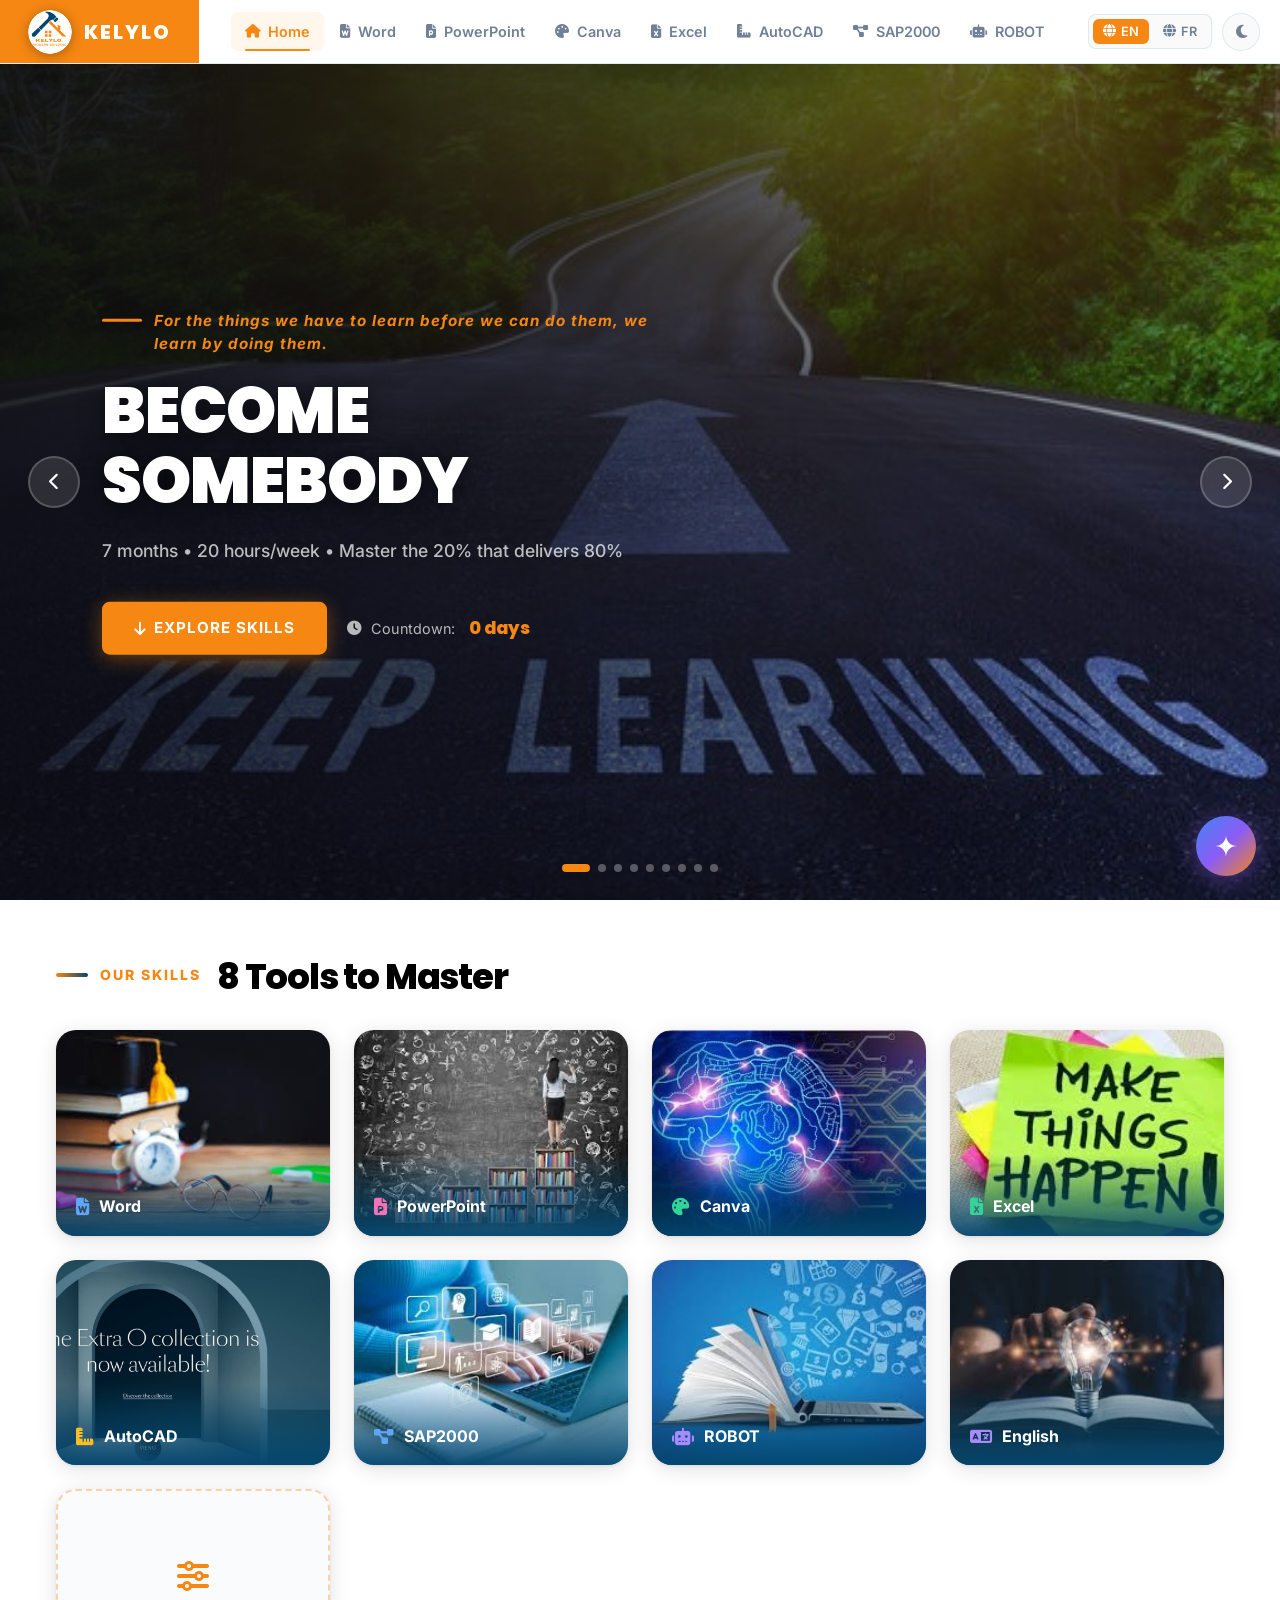
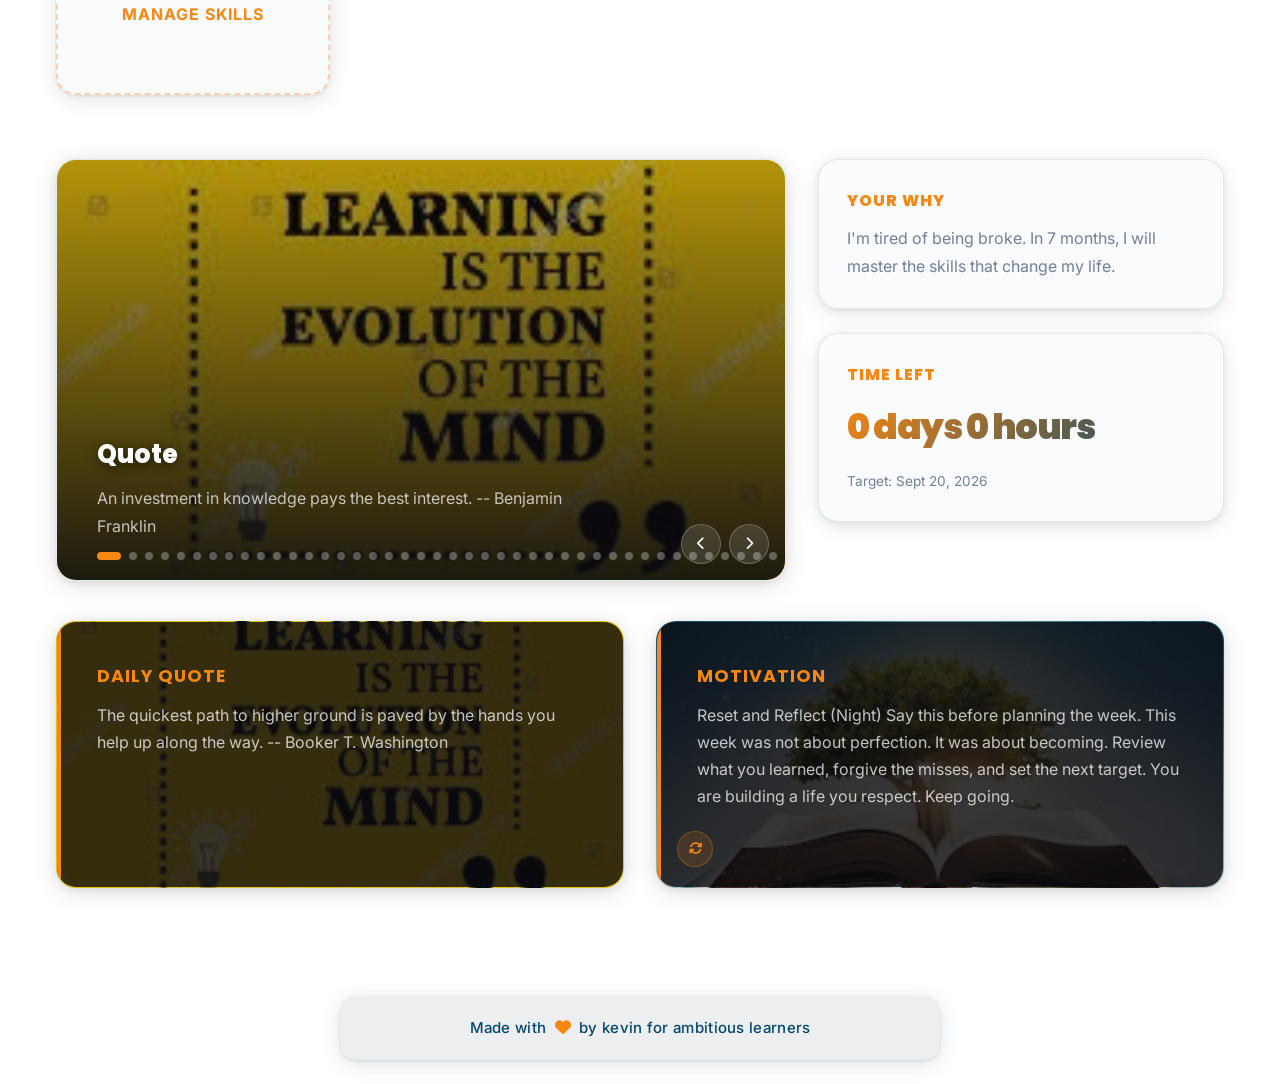
==== index.html @ 05c74307 "Initial commit: KELYLO PWA static site" ====
<!doctype html>
<html lang="en">
  <head>
    <meta charset="UTF-8" />
    <meta name="viewport" content="width=device-width, initial-scale=1.0" />
    <meta http-equiv="Cache-Control" content="public, max-age=31536000, immutable" />
    <title>The Ambition Hub | KELYLO</title>
    <link rel="preconnect" href="https://fonts.googleapis.com" />
    <link rel="preconnect" href="https://fonts.gstatic.com" crossorigin />
    <link rel="preconnect" href="https://cdnjs.cloudflare.com" />
    <link rel="preload" href="styles.css?v=20260219" as="style" />
    <link rel="preload" href="script.js?v=20260219" as="script" />
    <!-- Removed image preload for faster initial load -->
    <link href="https://fonts.googleapis.com/css2?family=Inter:wght@400;500;600;700;800;900&family=Poppins:wght@600;700;800;900&display=swap" rel="stylesheet" media="print" onload="this.media='all'" />
    <link rel="stylesheet" href="https://cdnjs.cloudflare.com/ajax/libs/font-awesome/6.5.1/css/all.min.css" media="print" onload="this.media='all'" />
    <link rel="stylesheet" href="styles.css?v=20260219" />
    <link rel="icon" href="images/logo-best.svg" type="image/svg+xml" />
    
    <!-- PWA Configuration -->
    <link rel="manifest" href="manifest.json" />
    <meta name="theme-color" content="#f68712" />
    <meta name="apple-mobile-web-app-capable" content="yes" />
    <meta name="apple-mobile-web-app-status-bar-style" content="default" />
    <meta name="apple-mobile-web-app-title" content="KELYLO" />
    <link rel="apple-touch-icon" href="images/logo-best.svg" />
  </head>
  <body data-page="landing">

    <!-- ── TOP NAV ─────────────────────────────────────────────────────── -->
    <header class="topnav">
      <a href="index.html" class="nav-logo-block">
        <img src="images/logo-best.svg" alt="KELYLO" class="nav-logo" loading="lazy" decoding="async" />
        <span class="nav-brand-name">KELYLO</span>
      </a>
      <nav class="nav-center" id="navLinks"></nav>
      <div class="nav-actions">
        <div class="language-switcher">
          <button class="lang-btn active" data-lang="en">
            <i class="fa-solid fa-globe"></i><span>EN</span>
          </button>
          <button class="lang-btn" data-lang="fr">
            <i class="fa-solid fa-globe"></i><span>FR</span>
          </button>
        </div>
        <button class="theme-toggle" id="themeToggle" aria-label="Toggle theme"><i class="fa-solid fa-moon"></i></button>
        <button class="nav-hamburger" id="navToggle" aria-label="Toggle menu">
          <i class="fa-solid fa-bars"></i>
        </button>
      </div>
    </header>

    <!-- Mobile nav drawer -->
    <nav class="nav-drawer" id="navDrawer"></nav>

    <main class="main">

      <!-- ── HERO ──────────────────────────────────────────────────────── -->
      <div class="hero-section">
        <img src="images/1.jpg" alt="Ambition Hero" class="hero-image" loading="eager" decoding="async" />
        <div class="hero-overlay"></div>
        <div class="hero-content">
          <span class="hero-tagline"><span id="heroTaglineQuote">Master Your Craft</span></span>
          <h1 data-i18n="hero.title">BECOME SOMEBODY<br>WORTH KNOWING: A BEAST</h1>
          <p data-i18n="hero.subtitle">7 months &bull; 20 hours/week &bull; Master the 20% that delivers 80%</p>
          <div class="hero-actions">
            <a href="#skills" class="btn-hero">
              <i class="fa-solid fa-arrow-down"></i> Explore Skills
            </a>
            <div class="hero-countdown">
              <i class="fa-solid fa-clock"></i>
              <span>Countdown:&nbsp;</span><strong id="heroCountdown"></strong>
            </div>
          </div>
        </div>
        <button class="hero-arrow hero-arrow-prev" id="heroPrev" aria-label="Previous">
          <i class="fa-solid fa-chevron-left"></i>
        </button>
        <button class="hero-arrow hero-arrow-next" id="heroNext" aria-label="Next">
          <i class="fa-solid fa-chevron-right"></i>
        </button>
        <div class="hero-dots" id="heroDots"></div>
      </div>

      <!-- ── SKILLS GRID ────────────────────────────────────────────────── -->
      <section id="skills" style="padding-top: 56px; padding-bottom: 48px;">
        <div style="margin-bottom: 28px; display: flex; align-items: center; gap: 16px;">
          <span class="section-accent">Our Skills</span>
          <h2 class="section-title" data-i18n="skills.title">8 Tools to Master</h2>
        </div>
        <div class="skills-grid" id="skillsGrid">
          <!-- Cards rendered by JS if skills match; fallback static set below -->
          <a href="word.html" class="skill-card" data-color="blue">
            <img src="images/9.jpg" alt="Word" loading="lazy" decoding="async" />
            <div class="skill-card-content">
              <i class="fa-solid fa-file-word"></i><span>Word</span>
            </div>
          </a>
          <a href="powerpoint.html" class="skill-card" data-color="pink">
            <img src="images/10.jpg" alt="PowerPoint" loading="lazy" decoding="async" />
            <div class="skill-card-content">
              <i class="fa-solid fa-file-powerpoint"></i><span>PowerPoint</span>
            </div>
          </a>
          <a href="canva.html" class="skill-card" data-color="green">
            <img src="images/11.jpg" alt="Canva" loading="lazy" decoding="async" />
            <div class="skill-card-content">
              <i class="fa-solid fa-palette"></i><span>Canva</span>
            </div>
          </a>
          <a href="excel.html" class="skill-card" data-color="green">
            <img src="images/12.jpg" alt="Excel" loading="lazy" decoding="async" />
            <div class="skill-card-content">
              <i class="fa-solid fa-file-excel"></i><span>Excel</span>
            </div>
          </a>
          <a href="autocad.html" class="skill-card" data-color="orange">
            <img src="images/2.jpg" alt="AutoCAD" loading="lazy" decoding="async" />
            <div class="skill-card-content">
              <i class="fa-solid fa-ruler-combined"></i><span>AutoCAD</span>
            </div>
          </a>
          <a href="sap2000.html" class="skill-card" data-color="blue">
            <img src="images/3.jpg" alt="SAP2000" loading="lazy" decoding="async" />
            <div class="skill-card-content">
              <i class="fa-solid fa-diagram-project"></i><span>SAP2000</span>
            </div>
          </a>
          <a href="robot.html" class="skill-card" data-color="purple">
            <img src="images/4.jpg" alt="ROBOT" loading="lazy" decoding="async" />
            <div class="skill-card-content">
              <i class="fa-solid fa-robot"></i><span>ROBOT</span>
            </div>
          </a>
          <a href="english.html" class="skill-card" data-color="purple">
            <img src="images/5.jpg" alt="English" loading="lazy" decoding="async" />
            <div class="skill-card-content">
              <i class="fa-solid fa-language"></i><span>English</span>
            </div>
          </a>
          <button class="skill-card skill-card--manage open-skill-manager" aria-label="Manage Skills">
            <div class="skill-card-content skill-card-content--manage">
              <i class="fa-solid fa-sliders"></i><span>Manage Skills</span>
            </div>
          </button>
        </div>
      </section>

      <!-- ── CAROUSEL + INFO ────────────────────────────────────────────── -->
      <section class="content-row" style="padding-top: 0; padding-bottom: 40px;">
        <div class="carousel-wrapper">
          <div class="carousel">
            <div class="carousel-track" id="carouselTrack"></div>
            <div class="carousel-controls">
              <button id="carouselPrev" aria-label="Previous slide"><i class="fa-solid fa-chevron-left"></i></button>
              <button id="carouselNext" aria-label="Next slide"><i class="fa-solid fa-chevron-right"></i></button>
            </div>
            <div class="carousel-dots" id="carouselDots"></div>
          </div>
        </div>

        <div class="sidebar-content">
          <div class="info-card">
            <h3 data-i18n="why.title">Your Why</h3>
            <p id="whyEditable" contenteditable="true" data-i18n="why.default">
              I'm tired of being broke. In 7 months, I will master the skills that will make me valuable enough to change my life. <br>NO EXCUSES
            </p>
          </div>
          <div class="info-card">
            <h3 data-i18n="countdown.title">Time Left</h3>
            <div class="countdown" id="countdown"></div>
            <small data-i18n="countdown.target">Target: Sept 20, 2026</small>
          </div>
        </div>
      </section>

      <!-- ── DAILY QUOTE + MOTIVATION ───────────────────────────────────── -->
      <section class="bottom-cards" style="padding-bottom: 60px;">
        <div class="quote-card" style="background-image: url('images/6.jpg')">
          <h3 data-i18n="dailyQuote.title">Daily Quote</h3>
          <p id="dailyQuote"></p>
        </div>
        <div class="quote-card" style="background-image: url('images/7.jpg')">
          <h3 data-i18n="motivation.title">Motivation</h3>
          <p id="speechText"></p>
          <button class="btn-refresh" id="speechRefresh" aria-label="Refresh motivation">
            <i class="fa-solid fa-rotate"></i>
          </button>
        </div>
      </section>

    </main>
    
    <div class="site-credit">
      Made with <i class="fa-solid fa-heart"></i> by kevin for ambitious learners
    </div>

    <!-- AI Assistant Scripts -->
    <script src="config.js"></script>
    <script src="knowledge-base.js"></script>
    <script src="ai-manager.js"></script>
    <script src="ai-chat-ui.js"></script>
    
    <!-- Core Scripts -->
    <script src="script.js?v=20260219" defer></script>
  </body>
</html>
---- styles.css ----
/* Ambition Hub — Light Theme + Full-BG Skill Pages */
@import url("https://fonts.googleapis.com/css2?family=Inter:wght@400;500;600;700;800;900&family=Poppins:wght@600;700;800;900&display=swap");

/* ── LIGHT THEME (default) ──────────────────────────────────────────────── */
:root {
  --bg:           #FFFFFF;
  --bg-card:      #FAFBFC;
  --nav-bg:       #FFFFFF;
  --bg-hover:     #F5F7FA;

  --text:         #1A202C;
  --text-dim:     #718096;
  --text-bright:  #000000;

  --brand-orange: #f68712;
  --brand-navy:   #03466e;

  --blue:         #03466e;
  --pink:         #EC4899;
  --green:        #10B981;
  --purple:       #8B5CF6;
  --orange:       #f68712;
  --cyan:         #06B6D4;
  --red:          #EF4444;
  --yellow:       #FBBF24;

  --glass:        rgba(0, 0, 0, 0.02);
  --glass-border: rgba(3, 70, 110, 0.1);
  --shadow:       0 2px 12px rgba(3, 70, 110, 0.08);
  --input-bg:     #F7F9FB;

  --radius:    16px;
  --radius-sm:  8px;
  --radius-lg: 24px;
  --nav-h:     64px;
  --transition: all 0.3s cubic-bezier(0.4, 0, 0.2, 1);
}

/* ── DARK THEME (user toggle) ───────────────────────────────────────────── */
html[data-theme="dark"] {
  --bg:           #0A0A0F;
  --bg-card:      #14141F;
  --nav-bg:       #0F0F18;
  --bg-hover:     #1A1A28;

  --text:         #FFFFFF;
  --text-dim:     #9CA3AF;
  --text-bright:  #F9FAFB;

  --glass:        rgba(255, 255, 255, 0.05);
  --glass-border: rgba(255, 255, 255, 0.10);
  --shadow:       0 4px 24px rgba(0, 0, 0, 0.50);
  --input-bg:     rgba(255, 255, 255, 0.05);
}

/* ── RESET ──────────────────────────────────────────────────────────────── */
* { box-sizing: border-box; margin: 0; padding: 0; }
html { scroll-behavior: smooth; }

body {
  font-family: "Inter", -apple-system, BlinkMacSystemFont, "Segoe UI", sans-serif;
  background: var(--bg);
  color: var(--text);
  line-height: 1.6;
  overflow-x: hidden;
  transition: background 0.3s ease, color 0.3s ease;
}

a { text-decoration: none; color: inherit; }
button { font-family: inherit; }

/* ── SKILL PAGES — CLEAN WHITE BACKGROUND ────────────────────────────────── */
body[data-skill] {
  background: #FFFFFF;
  color: var(--text);
}

/* No overlay needed with white background */
body[data-skill]::before {
  display: none;
}

body[data-skill] .main {
  position: relative;
  z-index: 1;
  background: #FFFFFF;
  color: var(--text);
}

/* Solid nav on skill pages */
body[data-skill] .topnav {
  background: #FFFFFF;
  box-shadow: 0 2px 12px rgba(3, 70, 110, 0.08);
  border-bottom: 1px solid rgba(3, 70, 110, 0.1);
}

body[data-skill] .nav-center,
body[data-skill] .nav-actions {
  background: transparent;
}

body[data-skill] .nav-link { color: var(--text-dim); }
body[data-skill] .nav-link:hover { color: var(--text); }
body[data-skill] .nav-link.active { color: var(--brand-orange); }

/* Skill hero: hero image with gradient overlay (modern design) */
body[data-skill] .skill-hero {
  position: relative;
  height: 320px;
  overflow: hidden;
}

body[data-skill] .skill-hero-image {
  display: block;
  width: 100%;
  height: 100%;
  object-fit: cover;
}

body[data-skill] .skill-hero-overlay {
  position: absolute;
  inset: 0;
  background: linear-gradient(135deg, rgba(246, 135, 18, 0.85) 0%, rgba(3, 70, 110, 0.75) 100%);
  z-index: 1;
}

body[data-skill] .skill-hero-content {
  position: absolute;
  bottom: 0;
  left: 0;
  right: 0;
  padding: 32px;
  z-index: 2;
  color: #FFFFFF;
}

body[data-skill] .skill-hero-content h1 {
  font-size: 2.5rem;
  font-weight: 700;
  margin-bottom: 12px;
  color: #FFFFFF;
  text-shadow: 0 2px 8px rgba(0, 0, 0, 0.2);
}

body[data-skill] .skill-hero-content p {
  font-size: 1.1rem;
  color: rgba(255, 255, 255, 0.95);
  text-shadow: 0 1px 4px rgba(0, 0, 0, 0.2);
}

body[data-skill] .skill-hero h1,
body[data-skill] .skill-hero p,
body[data-skill] .skill-hero .hero-tagline {
  color: #FFFFFF;
  text-shadow: 0 2px 8px rgba(0, 0, 0, 0.1);
}

/* Clean white cards on skill pages */
body[data-skill] .card {
  background: #FFFFFF;
  border: 1px solid rgba(3, 70, 110, 0.1);
  box-shadow: 0 2px 12px rgba(3, 70, 110, 0.06);
  color: var(--text);
}

body[data-skill] .card:hover {
  box-shadow: 0 4px 20px rgba(3, 70, 110, 0.12);
  border-color: rgba(246, 135, 18, 0.3);
  transform: translateY(-2px);
}

body[data-skill] .card-title h3,
body[data-skill] .card h3 { 
  color: var(--brand-navy);
}

body[data-skill] .info-card {
  background: linear-gradient(135deg, #FFF9F0 0%, #FFFFFF 100%);
  border: 1px solid rgba(246, 135, 18, 0.2);
  box-shadow: 0 2px 12px rgba(246, 135, 18, 0.08);
}

body[data-skill] .info-card h3 { 
  color: var(--brand-orange);
}

body[data-skill] .info-card p { 
  color: var(--text);
}

body[data-skill] .task-item { 
  border-color: rgba(3, 70, 110, 0.1);
  color: var(--text);
  background: #FAFBFC;
}

body[data-skill] .task-item:hover {
  background: #F5F7FA;
}

body[data-skill] .notes { 
  background: #FAFBFC;
  border: 1px solid rgba(3, 70, 110, 0.12);
  color: var(--text);
}

body[data-skill] .task-input input { 
  background: #FAFBFC;
  border: 1px solid rgba(3, 70, 110, 0.12);
  color: var(--text);
}

body[data-skill] .task-input input::placeholder {
  color: var(--text-dim);
}

body[data-skill] .task-input input:focus {
  border-color: var(--brand-orange);
  background: #FFFFFF;
}

/* ── FLOATING OVERLAY CONTROL (Hidden - not needed with white background) ── */
.overlay-ctrl {
  display: none;
}

/* ── TOP NAVIGATION ─────────────────────────────────────────────────────── */
.topnav {
  position:   fixed;
  top:        0;
  left:       0;
  right:      0;
  height:     var(--nav-h);
  z-index:    200;
  display:    flex;
  align-items: stretch;
  background: var(--nav-bg);
  box-shadow: 0 2px 20px rgba(0, 0, 0, 0.08);
  border-bottom: 1px solid var(--glass-border);
  transition: background 0.3s ease;
}

/* Orange logo block */
.nav-logo-block {
  background: var(--brand-orange);
  display:    flex;
  align-items: center;
  gap:        12px;
  padding:    0 28px;
  flex-shrink: 0;
  text-decoration: none;
  transition: var(--transition);
}

.nav-logo-block:hover { background: #e07810; }

.nav-logo {
  width:  44px;
  height: 44px;
  border-radius: 50%;
  object-fit: contain;
  filter: drop-shadow(0 2px 6px rgba(0,0,0,0.3));
  flex-shrink: 0;
}

.nav-brand-name {
  font-family: "Poppins", sans-serif;
  font-weight: 800;
  font-size:   1.25rem;
  color:       #fff;
  letter-spacing: 2px;
  text-transform: uppercase;
  white-space: nowrap;
}

/* Nav center */
.nav-center {
  background: transparent;
  flex:       1;
  display:    flex;
  align-items: center;
  padding:    0 32px;
  gap:        2px;
  overflow:   hidden;
  border-bottom: none;
}

.nav-link {
  padding:    8px 14px;
  border-radius: var(--radius-sm);
  color:      var(--text-dim);
  font-weight: 600;
  font-size:  0.9rem;
  transition: var(--transition);
  display:    flex;
  align-items: center;
  gap:        8px;
  white-space: nowrap;
  position:   relative;
}

.nav-link::after {
  content:  '';
  position: absolute;
  bottom:   0;
  left:     14px;
  right:    14px;
  height:   2px;
  background: var(--brand-orange);
  transform: scaleX(0);
  transition: var(--transition);
  border-radius: 2px;
}

.nav-link:hover {
  color:      var(--text);
  background: var(--glass);
}

.nav-link:hover::after { transform: scaleX(1); }

.nav-link.active {
  color:      var(--brand-orange);
  background: rgba(246, 135, 18, 0.08);
}

.nav-link.active::after { transform: scaleX(1); }
.nav-link i { font-size: 0.85rem; }

/* Nav right actions */
.nav-actions {
  background: transparent;
  display:    flex;
  align-items: center;
  gap:        10px;
  padding:    0 20px;
  flex-shrink: 0;
}

/* Theme toggle */
.theme-toggle {
  width:  38px;
  height: 38px;
  border-radius: 50%;
  background: var(--glass);
  border: 1px solid var(--glass-border);
  color:  var(--text-dim);
  cursor: pointer;
  display: grid;
  place-items: center;
  font-size:  0.95rem;
  transition: var(--transition);
}

.theme-toggle:hover {
  background: rgba(246, 135, 18, 0.15);
  border-color: rgba(246, 135, 18, 0.4);
  color: var(--brand-orange);
}

/* Hamburger — mobile only */
.nav-hamburger {
  display: none;
  width:   40px;
  height:  40px;
  border-radius: var(--radius-sm);
  background: var(--glass);
  border: 1px solid var(--glass-border);
  color:  var(--text-dim);
  cursor: pointer;
  place-items: center;
  font-size:   1.1rem;
  transition:  var(--transition);
}

.nav-hamburger:hover {
  background: rgba(246, 135, 18, 0.15);
  border-color: rgba(246, 135, 18, 0.4);
  color: var(--brand-orange);
}

/* Language Switcher */
.language-switcher {
  display: flex;
  gap:     4px;
  padding: 4px;
  background:  var(--glass);
  border-radius: var(--radius-sm);
  border: 1px solid var(--glass-border);
}

.lang-btn {
  padding:    5px 10px;
  background: transparent;
  border:     none;
  color:      var(--text-dim);
  cursor:     pointer;
  border-radius: 6px;
  font-weight: 600;
  font-size:  0.8rem;
  transition: var(--transition);
  display:    flex;
  align-items: center;
  gap:        5px;
}

.lang-btn:hover { color: var(--text); background: var(--bg-hover); }

.lang-btn.active {
  background: var(--brand-orange);
  color:      #fff;
}

/* Mobile nav drawer */
.nav-drawer {
  display:  none;
  position: fixed;
  top:      var(--nav-h);
  left:     0;
  right:    0;
  background: var(--nav-bg);
  border-bottom: 2px solid rgba(246, 135, 18, 0.4);
  z-index:  199;
  padding:  16px;
  flex-direction: column;
  gap:      4px;
  box-shadow: 0 8px 32px rgba(0, 0, 0, 0.12);
  max-height: calc(100vh - var(--nav-h));
  overflow-y: auto;
}

html[data-theme="dark"] .nav-drawer {
  box-shadow: 0 8px 32px rgba(0, 0, 0, 0.5);
}

.nav-open .nav-drawer { display: flex; }

.nav-drawer .nav-link {
  padding: 12px 16px;
  border-radius: var(--radius);
  font-size: 1rem;
}

.nav-drawer .nav-link::after { display: none; }

/* ── MAIN CONTENT ───────────────────────────────────────────────────────── */
.main {
  padding-top: var(--nav-h);
  min-height:  100vh;
}

/* ── HERO — INDEX PAGE ──────────────────────────────────────────────────── */
.hero-section {
  position:   relative;
  height:     calc(100vh - var(--nav-h));
  min-height: 500px;
  overflow:   hidden;
  background: #0a0a0f;
}

.hero-image {
  width:      100%;
  height:     100%;
  object-fit: cover;
  display:    block;
}

.hero-overlay {
  position: absolute;
  inset:    0;
  background: linear-gradient(
    105deg,
    rgba(10, 10, 15, 0.90) 0%,
    rgba(10, 10, 15, 0.72) 45%,
    rgba(10, 10, 15, 0.20) 100%
  );
}

.hero-content {
  position:  absolute;
  top:       50%;
  left:      8%;
  transform: translateY(-50%);
  max-width: 600px;
  z-index:   2;
}

.hero-tagline {
  display:     flex;
  align-items: flex-start;
  gap:         12px;
  color:       var(--brand-orange);
  font-weight: 700;
  font-size:   1rem;
  letter-spacing: 1px;
  text-transform: none;
  margin-bottom: 20px;
  line-height: 1.5;
}

.hero-tagline::before {
  content:      '';
  display:      block;
  width:        40px;
  min-width:    40px;
  height:       3px;
  margin-top:   9px;
  background:   var(--brand-orange);
  border-radius: 2px;
}

/* Hero tagline cycling quote */
#heroTaglineQuote {
  color:       var(--brand-orange);
  font-weight: 700;
  font-size:   0.95rem;
  line-height: 1.5;
  font-style:  italic;
  transition:  opacity 0.5s ease;
  max-width:   520px;
}

.hero-content h1 {
  font-family: "Poppins", sans-serif;
  font-size:   clamp(2.4rem, 5vw, 4rem);
  font-weight: 900;
  line-height: 1.1;
  margin-bottom: 20px;
  letter-spacing: -1px;
  color:       #FFFFFF;
  text-shadow: 0 4px 24px rgba(0, 0, 0, 0.6);
}

.hero-content p {
  font-size:   1.1rem;
  color:       rgba(255, 255, 255, 0.72);
  font-weight: 500;
  margin-bottom: 36px;
  line-height: 1.7;
}

.hero-actions {
  display:     flex;
  align-items: center;
  gap:         20px;
  flex-wrap:   wrap;
}

.btn-hero {
  display:     inline-flex;
  align-items: center;
  gap:         8px;
  padding:     14px 32px;
  background:  var(--brand-orange);
  color:       #fff;
  font-weight: 700;
  font-size:   0.95rem;
  border-radius: var(--radius-sm);
  text-transform: uppercase;
  letter-spacing: 1px;
  transition:  var(--transition);
  box-shadow:  0 4px 20px rgba(246, 135, 18, 0.4);
  border:      none;
  cursor:      pointer;
}

.btn-hero:hover {
  background:  #e07810;
  transform:   translateY(-2px);
  box-shadow:  0 8px 28px rgba(246, 135, 18, 0.5);
}

.hero-countdown {
  display:     flex;
  align-items: center;
  gap:         10px;
  color:       rgba(255, 255, 255, 0.7);
  font-size:   0.9rem;
}

.hero-countdown strong {
  color:       var(--brand-orange);
  font-family: "Poppins", sans-serif;
  font-size:   1.1rem;
  font-weight: 800;
}

/* Hero arrows */
.hero-arrow {
  position:  absolute;
  top:       50%;
  transform: translateY(-50%);
  width:     52px;
  height:    52px;
  border-radius: 50%;
  background: rgba(255, 255, 255, 0.12);
  border:    2px solid rgba(255, 255, 255, 0.2);
  color:     #fff;
  cursor:    pointer;
  display:   grid;
  place-items: center;
  font-size: 1.1rem;
  z-index:   3;
  transition: var(--transition);
  -webkit-backdrop-filter: blur(4px);
  backdrop-filter: blur(4px);
}

.hero-arrow:hover {
  background:  var(--brand-orange);
  border-color: var(--brand-orange);
  box-shadow:  0 4px 20px rgba(246, 135, 18, 0.5);
}

.hero-arrow-prev { left: 28px; }
.hero-arrow-next { right: 28px; }

/* Hero dots */
.hero-dots {
  position:  absolute;
  bottom:    28px;
  left:      50%;
  transform: translateX(-50%);
  display:   flex;
  gap:       8px;
  z-index:   3;
}

.hero-dots button {
  width:  8px;
  height: 8px;
  border-radius: 50%;
  background: rgba(255, 255, 255, 0.3);
  border:  none;
  cursor:  pointer;
  transition: all 0.2s;
}

.hero-dots button.active {
  background:   var(--brand-orange);
  width:        28px;
  border-radius: 4px;
}

/* ── PAGE SECTIONS ──────────────────────────────────────────────────────── */
.page-section       { padding: 60px 80px; }
.page-section-narrow { padding: 48px 80px; }

.section-header {
  display:     flex;
  align-items: center;
  gap:         16px;
  margin-bottom: 36px;
}

.section-accent {
  display:     flex;
  align-items: center;
  gap:         12px;
  color:       var(--brand-orange);
  font-weight: 800;
  font-size:   0.88rem;
  text-transform: uppercase;
  letter-spacing: 2px;
  margin-bottom: 8px;
}

.section-accent::before {
  content:  '';
  display:  block;
  width:    32px;
  height:   4px;
  background: linear-gradient(90deg, var(--brand-orange), var(--brand-navy));
  border-radius: 3px;
}

.section-title {
  font-family:  "Poppins", sans-serif;
  font-size:    2.2rem;
  font-weight:  800;
  letter-spacing: -1.2px;
  color:        var(--text-bright);
  line-height:  1.2;
  margin-bottom: 4px;
}

/* ── SKILLS GRID ────────────────────────────────────────────────────────── */
.skills-grid {
  display: grid;
  grid-template-columns: repeat(auto-fit, minmax(280px, 1fr));
  gap: 28px;
  margin-bottom: 16px;
}

.skill-card {
  position:     relative;
  aspect-ratio: 4/3;
  border-radius: 20px;
  overflow:     hidden;
  display:      block;
  transition:   transform 0.4s cubic-bezier(0.34, 1.56, 0.64, 1), box-shadow 0.4s ease;
  box-shadow:   0 4px 20px rgba(0, 0, 0, 0.12), 0 1px 3px rgba(0, 0, 0, 0.08);
  cursor: pointer;
}

.skill-card:hover {
  transform:  translateY(-12px) scale(1.03);
  box-shadow: 0 20px 48px rgba(0, 0, 0, 0.2), 0 8px 16px rgba(0, 0, 0, 0.16);
}

.skill-card img {
  width:      100%;
  height:     100%;
  object-fit: cover;
  transition: transform 0.5s ease;
}

.skill-card:hover img { transform: scale(1.08); }

.skill-card-content {
  position: absolute;
  bottom:   0;
  left:     0;
  right:    0;
  padding:  16px 20px;
  display:  flex;
  align-items: center;
  gap:      10px;
  font-weight: 700;
  font-size:   1rem;
  background:  linear-gradient(to top, rgba(3, 70, 110, 0.95), rgba(3, 70, 110, 0.0));
  padding-top: 40px;
  color:    #fff;
}

.skill-card-content i         { font-size: 1.1rem; color: var(--brand-orange); }
.skill-card[data-color="blue"]   .skill-card-content i { color: #60a5fa; }
.skill-card[data-color="pink"]   .skill-card-content i { color: #f472b6; }
.skill-card[data-color="green"]  .skill-card-content i { color: #34d399; }
.skill-card[data-color="purple"] .skill-card-content i { color: #a78bfa; }
.skill-card[data-color="orange"] .skill-card-content i { color: #fbbf24; }

.skill-card::before {
  content:  '';
  position: absolute;
  bottom:   0;
  left:     0;
  right:    0;
  height:   4px;
  background: linear-gradient(90deg, var(--brand-orange), var(--brand-navy));
  transform: scaleX(0);
  transform-origin: left;
  transition: var(--transition);
  z-index:  2;
}

.skill-card:hover::before { transform: scaleX(1); }

/* ── MANAGE SKILLS CARD (desktop only) ──────────────────────────────────── */
.skill-card--manage {
  background:   var(--bg-card);
  border:       2px dashed rgba(246, 135, 18, 0.35);
  cursor:       pointer;
  align-items:  center;
  justify-content: center;
  font-family:  inherit;
}

.skill-card--manage:hover {
  border-color: var(--brand-orange);
  background:   rgba(246, 135, 18, 0.05);
}

.skill-card--manage .skill-card-content--manage {
  position:    relative;
  background:  none;
  padding:     0;
  justify-content: center;
  flex-direction: column;
  gap:         12px;
  text-align:  center;
  color:       var(--brand-orange);
}

.skill-card--manage .skill-card-content--manage i {
  font-size: 2rem;
  color:     var(--brand-orange);
  display:   block;
}

.skill-card--manage .skill-card-content--manage span {
  font-size:   1rem;
  font-weight: 700;
  color:       var(--brand-orange);
  text-transform: uppercase;
  letter-spacing: 1px;
}

@media (max-width: 900px) {
  .skill-card--manage { display: none; }
}

/* ── CONTENT ROW (carousel + info) ─────────────────────────────────────── */
.content-row {
  display: grid;
  grid-template-columns: 1.8fr 1fr;
  gap: 32px;
  align-items: start;
}

/* ── CAROUSEL ───────────────────────────────────────────────────────────── */
.carousel-wrapper {
  background:   var(--bg-card);
  border-radius: 20px;
  overflow:     hidden;
  border:       1px solid var(--glass-border);
  box-shadow:   0 4px 24px rgba(0, 0, 0, 0.12), 0 2px 8px rgba(0, 0, 0, 0.08);
  transition: box-shadow 0.3s ease;
}

.carousel-wrapper:hover {
  box-shadow: 0 8px 32px rgba(0, 0, 0, 0.16), 0 4px 12px rgba(0, 0, 0, 0.12);
}

.carousel           { position: relative; height: 420px; }
.carousel-track     { display: flex; height: 100%; transition: transform 0.6s cubic-bezier(0.4, 0, 0.2, 1); }

.carousel-slide {
  min-width:  100%;
  height:     100%;
  position:   relative;
  background-size:     cover;
  background-position: center;
  display:    flex;
  flex-direction: column;
  align-items:    flex-start;
  justify-content: flex-end;
  padding:    40px;
}

.carousel-slide::before {
  content:  '';
  position: absolute;
  inset:    0;
  background: linear-gradient(to top, rgba(10,10,15,0.92) 0%, rgba(10,10,15,0.3) 100%);
}

.carousel-slide h2,
.carousel-slide p     { position: relative; z-index: 2; }

.carousel-slide h2 {
  font-family: "Poppins", sans-serif;
  font-size:   1.6rem;
  margin-bottom: 10px;
  font-weight: 800;
  color:       #fff;
  text-shadow: 0 2px 12px rgba(0, 0, 0, 0.6);
  text-align:  left;
}

.carousel-slide p {
  font-size:   1rem;
  line-height: 1.7;
  color:       rgba(255,255,255,0.72);
  max-width:   500px;
  text-align:  left;
}

.carousel-controls {
  position: absolute;
  bottom:   16px;
  right:    16px;
  display:  flex;
  gap:      8px;
  z-index:  3;
}

.carousel-controls button {
  width:  40px;
  height: 40px;
  border-radius: 50%;
  background: rgba(255,255,255,0.12);
  -webkit-backdrop-filter: blur(8px);
  backdrop-filter: blur(8px);
  border:  1px solid rgba(255,255,255,0.24);
  color:   #fff;
  cursor:  pointer;
  transition: all 0.3s cubic-bezier(0.4, 0, 0.2, 1);
  display: flex;
  align-items: center;
  justify-content: center;
}

.carousel-controls button:hover {
  background:  var(--brand-orange);
  border-color: var(--brand-orange);
  transform: scale(1.1);
  color:       #fff;
}

.carousel-dots {
  position: absolute;
  bottom:   20px;
  left:     40px;
  display:  flex;
  gap:      8px;
  z-index:  3;
}

.carousel-dots button {
  width:  8px;
  height: 8px;
  border-radius: 50%;
  background: rgba(255,255,255,0.3);
  border:  none;
  cursor:  pointer;
  transition: all 0.2s;
}

.carousel-dots button.active {
  background:   var(--brand-orange);
  width:        24px;
  border-radius: 4px;
}

/* ── INFO CARDS (sidebar-column) ────────────────────────────────────────── */
.sidebar-content {
  display:        flex;
  flex-direction: column;
  gap:            24px;
}

.info-card {
  background:   var(--bg-card);
  padding:      28px;
  border-radius: 20px;
  border:       1px solid var(--glass-border);
  box-shadow:   0 4px 20px rgba(0, 0, 0, 0.1), 0 2px 6px rgba(0, 0, 0, 0.06);
  transition: transform 0.3s ease, box-shadow 0.3s ease;
}

.info-card:hover {
  transform: translateY(-2px);
  box-shadow: 0 8px 28px rgba(0, 0, 0, 0.14), 0 4px 10px rgba(0, 0, 0, 0.08);
}

.info-card h3 {
  font-family:  "Poppins", sans-serif;
  font-size:    1rem;
  margin-bottom: 12px;
  font-weight:  800;
  color:        var(--brand-orange);
  text-transform: uppercase;
  letter-spacing: 1px;
}

.info-card p      { color: var(--text-dim); line-height: 1.7; }
.info-card small  { color: var(--text-dim); font-size: 0.85rem; }

.countdown {
  font-family:  "Poppins", sans-serif;
  font-size:    2.2rem;
  font-weight:  900;
  color:        var(--text-bright);
  margin:       12px 0;
  letter-spacing: -1.5px;
  background: linear-gradient(135deg, var(--brand-orange), var(--brand-navy));
  -webkit-background-clip: text;
  -webkit-text-fill-color: transparent;
  background-clip: text;
}

/* ── BOTTOM QUOTE CARDS ─────────────────────────────────────────────────── */
.bottom-cards {
  display: grid;
  grid-template-columns: repeat(auto-fit, minmax(320px, 1fr));
  gap: 32px;
}

.quote-card {
  position:     relative;
  background:   var(--bg-card);
  border-radius: 20px;
  padding:      40px;
  min-height:   240px;
  overflow:     hidden;
  background-size:     cover;
  background-position: center;
  border: 1px solid var(--glass-border);
  box-shadow: 0 4px 24px rgba(0, 0, 0, 0.12), 0 2px 8px rgba(0, 0, 0, 0.08);
  transition: transform 0.3s ease, box-shadow 0.3s ease;
}

.quote-card:hover {
  transform: translateY(-4px);
  box-shadow: 0 8px 32px rgba(0, 0, 0, 0.16), 0 4px 12px rgba(0, 0, 0, 0.12);
}

.quote-card::before {
  content:  '';
  position: absolute;
  inset:    0;
  background: rgba(10, 10, 15, 0.82);
}

.quote-card h3,
.quote-card p,
.quote-card button { position: relative; z-index: 2; }

.quote-card h3 {
  font-family:  "Poppins", sans-serif;
  font-size:    1.1rem;
  margin-bottom: 12px;
  font-weight:  700;
  color:        var(--brand-orange);
  text-transform: uppercase;
  letter-spacing: 1px;
}

.quote-card p { color: rgba(255,255,255,0.75); line-height: 1.7; }

.quote-card::after {
  content:  '';
  position: absolute;
  top:      0;
  left:     0;
  bottom:   0;
  width:    4px;
  background: var(--brand-orange);
  border-radius: 4px 0 0 4px;
}

.btn-refresh {
  position: absolute;
  top:      20px;
  right:    20px;
  width:    36px;
  height:   36px;
  border-radius: 50%;
  background: rgba(246,135,18,0.15);
  border:    1px solid rgba(246,135,18,0.3);
  color:     var(--brand-orange);
  cursor:    pointer;
  display:   grid;
  place-items: center;
  z-index:   3;
  transition: var(--transition);
}

.btn-refresh:hover {
  background: var(--brand-orange);
  color:      #fff;
  transform:  rotate(180deg);
}

/* ── SKILL PAGE HERO ────────────────────────────────────────────────────── */
.skill-hero {
  position:   relative;
  height:     55vh;
  min-height: 380px;
  overflow:   hidden;
  background: #0a0a0f;
}

.skill-hero-image {
  width:      100%;
  height:     100%;
  object-fit: cover;
}

.skill-hero-overlay {
  position: absolute;
  inset:    0;
  background: linear-gradient(
    105deg,
    rgba(10,10,15,0.92) 0%,
    rgba(10,10,15,0.65) 55%,
    rgba(10,10,15,0.25) 100%
  );
}

.skill-hero-bg {
  position: absolute;
  inset:    0;
  z-index:  0;
}

.skill-hero-content {
  position: absolute;
  bottom:   0;
  left:     0;
  right:    0;
  padding:  40px 80px;
  z-index:  2;
}

.skill-hero-content h1 {
  font-family:  "Poppins", sans-serif;
  font-size:    clamp(2rem, 4vw, 3rem);
  margin-bottom: 8px;
  font-weight:  900;
  color:        var(--text-bright);
  text-shadow:  0 2px 12px rgba(0, 0, 0, 0.6);
}

.skill-hero-content p { color: rgba(255,255,255,0.72); font-size: 1.05rem; }

/* ── BADGES ─────────────────────────────────────────────────────────────── */
.badge {
  display:     inline-flex;
  align-items: center;
  gap:         8px;
  padding:     6px 14px;
  border-radius: 999px;
  background:  rgba(246, 135, 18, 0.12);
  border:      1px solid rgba(246, 135, 18, 0.35);
  color:       var(--brand-orange);
  font-size:   0.85rem;
  font-weight: 700;
  text-transform: uppercase;
  letter-spacing: 0.5px;
  margin-bottom: 12px;
}

.badge i { color: var(--brand-orange); }

.accent-badge {
  display:     inline-flex;
  align-items: center;
  gap:         8px;
  padding:     8px 18px;
  background:  var(--brand-orange);
  color:       #fff;
  border-radius: 999px;
  font-weight: 700;
  font-size:   0.9rem;
}

/* ── CARDS ──────────────────────────────────────────────────────────────── */
.card {
  background:   var(--bg-card);
  padding:      24px;
  border-radius: var(--radius);
  border:       1px solid var(--glass-border);
  box-shadow:   var(--shadow);
  transition:   background 0.3s ease, border-color 0.3s ease;
}

.card-title {
  display:     flex;
  justify-content: space-between;
  align-items: center;
  margin-bottom: 20px;
}

.card-title h3 {
  font-family: "Poppins", sans-serif;
  font-size:   1.1rem;
  font-weight: 700;
  color:       var(--text-bright);
}

.focus-banner {
  background:  rgba(246, 135, 18, 0.08);
  padding:     20px;
  border-radius: var(--radius);
  border-left: 4px solid var(--brand-orange);
}

.focus-banner strong {
  display:     block;
  margin-bottom: 8px;
  font-size:   1.05rem;
  color:       var(--text-bright);
}

.task-list { list-style: none; padding: 0; margin: 0; }

.task-item {
  display:     flex;
  align-items: center;
  gap:         12px;
  padding:     10px 0;
  border-bottom: 1px solid var(--glass-border);
  color:       var(--text);
}

.task-item input[type="checkbox"] {
  width:  18px;
  height: 18px;
  cursor: pointer;
  accent-color: var(--brand-orange);
}

.task-input { display: flex; gap: 12px; margin-top: 16px; }

.task-input input {
  flex:       1;
  padding:    10px 14px;
  background: var(--input-bg);
  border:     1px solid var(--glass-border);
  border-radius: var(--radius);
  color:      var(--text);
  font-family: inherit;
}

/* Video Input Section */
.video-input-section {
  display: flex;
  flex-direction: column;
  gap: 12px;
  padding: 16px;
  background: var(--glass);
  border-radius: var(--radius-sm);
  border: 1px solid var(--glass-border);
  margin-bottom: 16px;
}

.video-input-section input {
  padding: 12px 16px;
  background: var(--input-bg);
  border: 1px solid var(--glass-border);
  border-radius: var(--radius);
  color: var(--text);
  font-family: inherit;
  font-size: 0.95rem;
  transition: var(--transition);
}

.video-input-section input:focus {
  outline: none;
  border-color: var(--brand-orange);
  box-shadow: 0 0 0 3px rgba(246, 135, 18, 0.1);
}

.video-input-section input::placeholder {
  color: var(--text-dim);
}

.video-input-section button {
  width: 100%;
}

/* ── BUTTONS ────────────────────────────────────────────────────────────── */
.button {
  padding:     12px 24px;
  background:  var(--brand-orange);
  color:       #fff;
  border:      none;
  border-radius: var(--radius-sm);
  font-weight: 700;
  font-size:   0.9rem;
  cursor:      pointer;
  transition:  var(--transition);
  box-shadow:  0 4px 14px rgba(246, 135, 18, 0.28);
  letter-spacing: 0.3px;
  display:     inline-flex;
  align-items: center;
  gap:         8px;
}

.button:hover {
  background:  #e07810;
  transform:   translateY(-2px);
  box-shadow:  0 8px 22px rgba(246, 135, 18, 0.42);
}

.button:active { transform: translateY(0); }

.button.secondary {
  background: transparent;
  border:     1px solid var(--glass-border);
  color:      var(--text-dim);
  box-shadow: none;
}

.button.secondary:hover {
  background:  var(--bg-hover);
  border-color: var(--brand-orange);
  color:       var(--brand-orange);
  box-shadow:  none;
  transform:   none;
}

/* Buttons on skill pages with white background */
body[data-skill] .button {
  background: var(--brand-orange);
  color: #FFFFFF;
  border: none;
}

body[data-skill] .button:hover {
  background: #e07810;
  box-shadow: 0 6px 20px rgba(246, 135, 18, 0.3);
}

body[data-skill] .button.secondary {
  background: #FFFFFF;
  color: var(--brand-navy);
  border: 1px solid rgba(3, 70, 110, 0.2);
  box-shadow: 0 2px 8px rgba(3, 70, 110, 0.08);
}

body[data-skill] .button.secondary:hover {
  background: var(--brand-navy);
  color: #FFFFFF;
  border-color: var(--brand-navy);
  box-shadow: 0 4px 16px rgba(3, 70, 110, 0.2);
}

/* ── NOTES / FORM ───────────────────────────────────────────────────────── */
.notes {
  width:       100%;
  min-height:  150px;
  padding:     16px;
  background:  var(--input-bg);
  border:      1px solid var(--glass-border);
  border-radius: var(--radius);
  color:       var(--text);
  font-family: inherit;
  resize:      vertical;
}

.notes:focus { outline: none; border-color: var(--brand-orange); }

/* ── LAYOUT HELPERS ─────────────────────────────────────────────────────── */
.grid           { display: grid; gap: 24px; }
.grid.two       { grid-template-columns: repeat(2, 1fr); }
.section-gap    { margin-top: 40px; }

/* Data tables on skill pages with white background */
.data-table     { width: 100%; border-collapse: collapse; margin-top: 16px; }
.data-table th,
.data-table td  { padding: 12px; text-align: left; border-bottom: 1px solid rgba(3, 70, 110, 0.1); }
.data-table th  { 
  font-weight: 600; 
  color: var(--brand-navy);
  background: linear-gradient(135deg, #FFF9F0 0%, #FFFFFF 100%);
}
.data-table td { color: var(--text); }
.data-table tr:hover { background: #FAFBFC; }

body[data-skill] .data-table th { 
  color: var(--brand-navy);
  background: linear-gradient(135deg, #FFF9F0 0%, #FFFFFF 100%);
}
body[data-skill] .data-table td { color: var(--text); }
body[data-skill] .data-table tr:hover { background: #F5F7FA; }

/* ── ROADMAP ────────────────────────────────────────────────────────────── */
.roadmap-phase {
  margin:       20px 0;
  background:   var(--bg-card);
  border-radius: var(--radius);
  overflow:     hidden;
  border:       1px solid var(--glass-border);
}

body[data-skill] .roadmap-phase {
  background: #FFFFFF;
  border: 1px solid rgba(3, 70, 110, 0.12);
  box-shadow: 0 2px 8px rgba(3, 70, 110, 0.06);
}

body[data-skill] .phase-summary h5 {
  color: var(--brand-navy);
}

body[data-skill] .phase-body {
  color: var(--text);
}

body[data-skill] .phase-active {
  border: 2px solid var(--brand-orange);
  box-shadow: 0 4px 20px rgba(246, 135, 18, 0.15);
  background: linear-gradient(135deg, #FFF9F0 0%, #FFFFFF 100%);
}

.phase-summary {
  padding:  20px 24px;
  cursor:   pointer;
  display:  flex;
  justify-content: space-between;
  align-items: center;
}

.phase-summary h5 {
  font-family: "Poppins", sans-serif;
  font-size:   1.05rem;
  font-weight: 700;
}

.phase-body {
  max-height: 0;
  overflow:   hidden;
  transition: max-height 0.3s ease;
}

.roadmap-phase.open .phase-body {
  max-height: 2000px;
  padding:    0 24px 24px;
}

.phase-active {
  border:     2px solid var(--brand-orange);
  box-shadow: 0 4px 20px rgba(246, 135, 18, 0.2);
}

.roadmap-card        { margin-top: 32px; }
.roadmap-card strong { color: var(--brand-orange); }

/* Collapsible cards */
.collapsible-card .card-title { cursor: pointer; -webkit-user-select: none; user-select: none; }
.collapsible-body { max-height: 0; overflow: hidden; transition: max-height 0.3s ease; }
.collapsible-card.expanded .collapsible-body { max-height: 3000px; }

/* ── PAGE HEADER ────────────────────────────────────────────────────────── */
.page-header { margin-bottom: 32px; }

.page-header h1 {
  font-family:  "Poppins", sans-serif;
  font-size:    2.2rem;
  margin-bottom: 8px;
  font-weight:  800;
  color:        var(--text-bright);
}

/* ── FOOTER ─────────────────────────────────────────────────────────────── */
.app-footer {
  display: grid;
  grid-template-columns: repeat(3, 1fr);
  gap: 24px;
}

body[data-skill] .app-footer {
  background: #F5F7FA;
  padding: 32px;
  border-radius: var(--radius-lg);
  margin-top: 40px;
}

body[data-skill] .app-footer .card {
  background: #FFFFFF;
  box-shadow: 0 2px 8px rgba(3, 70, 110, 0.06);
}

/* ── ICON BUTTONS ───────────────────────────────────────────────────────── */
.icon-button {
  background: transparent;
  border:     none;
  color:      var(--text-dim);
  cursor:     pointer;
  padding:    4px 8px;
  transition: color 0.2s;
}

.icon-button:hover { color: var(--text); }

.task-actions { display: flex; gap: 4px; margin-left: auto; }

/* ── SKILL MANAGER MODAL ────────────────────────────────────────────────── */
.nav-manage        { color: var(--text-dim); }
.nav-manage:hover  { color: var(--brand-orange); }

@keyframes navFlash {
  0%, 100% { background: transparent; }
  30%       { background: rgba(246, 135, 18, 0.2); }
}
.nav-flash { animation: navFlash 1s ease 2; }

.mgr-overlay {
  position:  fixed;
  inset:     0;
  background: rgba(0, 0, 0, 0.72);
  -webkit-backdrop-filter: blur(6px);
  backdrop-filter: blur(6px);
  z-index:   9999;
  display:   flex;
  align-items: center;
  justify-content: center;
  padding:   24px;
  animation: overlayIn 0.2s ease;
}

@keyframes overlayIn { from { opacity: 0; } to { opacity: 1; } }

.mgr-modal {
  background:   #14141F;
  border:       1px solid rgba(255,255,255,0.10);
  border-radius: var(--radius-lg);
  width:        100%;
  max-width:    640px;
  max-height:   86vh;
  display:      flex;
  flex-direction: column;
  overflow:     hidden;
  box-shadow:   0 24px 80px rgba(0, 0, 0, 0.7);
  animation:    modalIn 0.25s cubic-bezier(0.4, 0, 0.2, 1);
  color:        #fff;
}

@keyframes modalIn {
  from { opacity: 0; transform: translateY(24px) scale(0.97); }
  to   { opacity: 1; transform: translateY(0) scale(1); }
}

.mgr-header {
  display:     flex;
  align-items: center;
  justify-content: space-between;
  padding:     20px 24px;
  border-bottom: 1px solid rgba(255,255,255,0.08);
  flex-shrink: 0;
}

.mgr-header h2 {
  font-family:  "Poppins", sans-serif;
  font-size:    1.2rem;
  font-weight:  800;
  display:      flex;
  align-items:  center;
  gap:          10px;
  color:        #fff;
}

.mgr-header h2 i { color: var(--brand-orange); }

.mgr-close {
  width:  36px;
  height: 36px;
  border-radius: 50%;
  background: rgba(255,255,255,0.06);
  border:    1px solid rgba(255,255,255,0.10);
  color:     rgba(255,255,255,0.6);
  cursor:    pointer;
  display:   grid;
  place-items: center;
  transition: var(--transition);
  font-size: 1rem;
}

.mgr-close:hover {
  background:  var(--red);
  border-color: var(--red);
  color:       #fff;
  transform:   rotate(90deg);
}

.mgr-body {
  overflow-y: auto;
  padding:    24px;
  display:    flex;
  flex-direction: column;
  gap:        0;
}

.mgr-section h3 {
  font-family:  "Poppins", sans-serif;
  font-size:    0.85rem;
  font-weight:  700;
  text-transform: uppercase;
  letter-spacing: 1px;
  color:        rgba(255,255,255,0.5);
  margin-bottom: 14px;
}

.mgr-skill-list {
  list-style:     none;
  display:        flex;
  flex-direction: column;
  gap:            6px;
}

.mgr-skill-item {
  display:     flex;
  align-items: center;
  gap:         10px;
  padding:     10px 14px;
  border-radius: var(--radius-sm);
  background:  rgba(255,255,255,0.04);
  border:      1px solid transparent;
  transition:  var(--transition);
  color:       #fff;
}

.mgr-skill-item:hover   { border-color: rgba(255,255,255,0.10); }
.mgr-skill-item.mgr-hidden { opacity: 0.45; }

.mgr-skill-dot  { width: 10px; height: 10px; border-radius: 50%; flex-shrink: 0; }
.mgr-skill-item > i { color: rgba(255,255,255,0.5); width: 16px; text-align: center; }
.mgr-skill-name { flex: 1; font-weight: 600; font-size: 0.95rem; }

.mgr-tag {
  font-size:    0.75rem;
  padding:      2px 8px;
  border-radius: 99px;
  background:   rgba(239,68,68,0.15);
  color:        var(--red);
  border:       1px solid rgba(239,68,68,0.3);
}

.mgr-btn {
  display:     flex;
  align-items: center;
  gap:         6px;
  padding:     6px 12px;
  border-radius: var(--radius-sm);
  border:      none;
  cursor:      pointer;
  font-size:   0.8rem;
  font-weight: 600;
  transition:  var(--transition);
}

.mgr-delete  { background: rgba(239,68,68,0.10); color: var(--red);   border: 1px solid rgba(239,68,68,0.2); }
.mgr-delete:hover { background: var(--red); color: #fff; border-color: var(--red); }
.mgr-restore { background: rgba(16,185,129,0.10); color: var(--green); border: 1px solid rgba(16,185,129,0.2); }
.mgr-restore:hover { background: var(--green); color: #fff; border-color: var(--green); }

.mgr-divider { height: 1px; background: rgba(255,255,255,0.08); margin: 24px 0; }

.mgr-form { display: flex; flex-direction: column; gap: 16px; }
.mgr-row  { display: flex; flex-direction: column; gap: 8px; }
.mgr-row label { font-size: 0.85rem; font-weight: 600; color: rgba(255,255,255,0.55); }

.mgr-row input {
  padding:    11px 14px;
  background: rgba(255,255,255,0.05);
  border:     1px solid rgba(255,255,255,0.10);
  border-radius: var(--radius-sm);
  color:      #fff;
  font-family: inherit;
  font-size:  0.95rem;
  transition: var(--transition);
  outline:    none;
}

.mgr-row input:focus {
  border-color: var(--brand-orange);
  box-shadow:   0 0 0 3px rgba(246, 135, 18, 0.15);
}

.mgr-row input::placeholder { color: rgba(255,255,255,0.3); }

.mgr-colors { display: flex; flex-wrap: wrap; gap: 8px; }

.mgr-color-btn {
  width:  32px;
  height: 32px;
  border-radius: 50%;
  border:  3px solid transparent;
  cursor:  pointer;
  transition: var(--transition);
}

.mgr-color-btn:hover { transform: scale(1.15); }
.mgr-color-btn.selected { border-color: #fff; box-shadow: 0 0 0 2px rgba(255,255,255,0.4); transform: scale(1.1); }

.mgr-icons { display: flex; flex-wrap: wrap; gap: 8px; }

.mgr-icon-btn {
  width:    40px;
  height:   40px;
  border-radius: var(--radius-sm);
  background: rgba(255,255,255,0.05);
  border:    1px solid rgba(255,255,255,0.10);
  color:     rgba(255,255,255,0.55);
  cursor:    pointer;
  display:   grid;
  place-items: center;
  font-size: 1.1rem;
  transition: var(--transition);
}

.mgr-icon-btn:hover  { background: rgba(255,255,255,0.10); color: #fff; }
.mgr-icon-btn.selected {
  background:   var(--brand-orange);
  border-color: var(--brand-orange);
  color:        #fff;
  box-shadow:   0 4px 12px rgba(246,135,18,0.4);
}

.mgr-add-btn {
  display:     flex;
  align-items: center;
  justify-content: center;
  gap:         8px;
  padding:     14px;
  background:  var(--brand-orange);
  color:       #fff;
  border:      none;
  border-radius: var(--radius);
  font-weight: 700;
  font-size:   1rem;
  cursor:      pointer;
  transition:  var(--transition);
  box-shadow:  0 4px 16px rgba(246,135,18,0.35);
}

.mgr-add-btn:hover  { background: #e07810; transform: translateY(-2px); }
.mgr-add-btn:active { transform: translateY(0); }

/* ── CONTENT PADDING ────────────────────────────────────────────────────── */
.main > section,
.main > footer.app-footer {
  padding-left:  80px;
  padding-right: 80px;
}

.main > div:not(.skill-hero):not(.hero-section) {
  padding-left:  80px;
  padding-right: 80px;
}

.main > footer.app-footer {
  padding-top:    48px;
  padding-bottom: 48px;
}

/* ── RESPONSIVE ─────────────────────────────────────────────────────────── */
@media (max-width: 1280px) {
  .skills-grid { grid-template-columns: repeat(auto-fit, minmax(260px, 1fr)); gap: 24px; }
  .page-section { padding: 48px 56px; }
  .page-section-narrow { padding: 36px 56px; }
  .skill-hero-content { padding: 32px 56px; }
  .main > section, .main > footer.app-footer,
  .main > div:not(.skill-hero):not(.hero-section) { padding-left: 56px; padding-right: 56px; }
}

@media (max-width: 1024px) {
  .skills-grid   { grid-template-columns: repeat(auto-fit, minmax(240px, 1fr)); gap: 20px; }
  .content-row   { grid-template-columns: 1fr; gap: 24px; }
  .bottom-cards  { gap: 24px; }
  .page-section  { padding: 40px 40px; }
  .page-section-narrow { padding: 28px 40px; }
  .skill-hero-content  { padding: 28px 40px; }
  .hero-content  { left: 6%; }
  .grid.two      { grid-template-columns: 1fr; }
}

@media (max-width: 900px) {
  .nav-center    { display: none; }
  .nav-hamburger { display: grid; }
  .nav-brand-name { display: none; }

  .skills-grid  { grid-template-columns: repeat(auto-fit, minmax(200px, 1fr)); gap: 20px; }
  .bottom-cards { grid-template-columns: 1fr; gap: 20px; }
  .quote-card   { padding: 32px; min-height: 200px; }
  .page-section { padding: 32px 24px; }
  .page-section-narrow { padding: 24px 24px; }
  .skill-hero-content  { padding: 24px 24px; }
  .hero-content { left: 5%; right: 5%; max-width: none; }
  .app-footer   { grid-template-columns: 1fr; }
  .mgr-modal    { max-height: 94vh; }
  .main > section, .main > footer.app-footer,
  .main > div:not(.skill-hero):not(.hero-section) { padding-left: 24px; padding-right: 24px; }
  .overlay-ctrl { bottom: 16px; right: 16px; }
}

@media (max-width: 600px) {
  .nav-logo-block { padding: 0 16px; gap: 8px; }
  .skills-grid    { grid-template-columns: 1fr; gap: 16px; }
  .bottom-cards   { gap: 16px; }
  .quote-card     { padding: 28px; min-height: 180px; }
  .hero-section   { height: 80vh; }
  .hero-content h1 { font-size: 2rem; }
  .hero-actions   { flex-direction: column; align-items: flex-start; }
  .carousel       { height: 280px; }
  .skill-hero     { height: 45vh; min-height: 280px; }
}

/* ── PWA INSTALL BANNER ──────────────────────────────────────────────────── */
.pwa-install-banner {
  position: fixed;
  bottom: 20px;
  left: 50%;
  transform: translateX(-50%);
  z-index: 1000;
  max-width: 90%;
  width: 420px;
  background: #FFFFFF;
  border-radius: var(--radius);
  box-shadow: 0 8px 32px rgba(3, 70, 110, 0.2), 0 2px 8px rgba(0, 0, 0, 0.1);
  border: 2px solid var(--brand-orange);
  animation: slideUp 0.4s cubic-bezier(0.4, 0, 0.2, 1);
}

@keyframes slideUp {
  from {
    transform: translateX(-50%) translateY(100px);
    opacity: 0;
  }
  to {
    transform: translateX(-50%) translateY(0);
    opacity: 1;
  }
}

.pwa-install-content {
  display: flex;
  align-items: center;
  gap: 16px;
  padding: 16px 20px;
}

.pwa-install-icon {
  width: 56px;
  height: 56px;
  border-radius: 12px;
  background: linear-gradient(135deg, var(--brand-orange), var(--brand-navy));
  padding: 8px;
  flex-shrink: 0;
  box-shadow: 0 4px 12px rgba(246, 135, 18, 0.3);
}

.pwa-install-text {
  flex: 1;
  min-width: 0;
}

.pwa-install-text strong {
  display: block;
  font-size: 1rem;
  font-weight: 700;
  color: var(--brand-navy);
  margin-bottom: 4px;
}

.pwa-install-text p {
  font-size: 0.875rem;
  color: var(--text-dim);
  margin: 0;
  line-height: 1.4;
}

.pwa-install-actions {
  display: flex;
  gap: 8px;
  align-items: center;
}

.pwa-install-btn {
  background: var(--brand-orange);
  color: white;
  border: none;
  padding: 10px 20px;
  border-radius: var(--radius-sm);
  font-weight: 700;
  font-size: 0.875rem;
  cursor: pointer;
  transition: var(--transition);
  white-space: nowrap;
  box-shadow: 0 2px 8px rgba(246, 135, 18, 0.3);
}

.pwa-install-btn:hover {
  background: #e07810;
  transform: translateY(-1px);
  box-shadow: 0 4px 12px rgba(246, 135, 18, 0.4);
}

.pwa-install-btn:active {
  transform: translateY(0);
}

.pwa-dismiss-btn {
  background: transparent;
  color: var(--text-dim);
  border: none;
  width: 32px;
  height: 32px;
  border-radius: 50%;
  display: flex;
  align-items: center;
  justify-content: center;
  cursor: pointer;
  font-size: 1.5rem;
  font-weight: 300;
  transition: var(--transition);
  flex-shrink: 0;
}

.pwa-dismiss-btn:hover {
  background: var(--bg-hover);
  color: var(--text);
}

/* Mobile PWA banner adjustments */
@media (max-width: 600px) {
  .pwa-install-banner {
    width: calc(100% - 32px);
    max-width: none;
    bottom: 16px;
  }
  
  .pwa-install-content {
    padding: 12px 16px;
    gap: 12px;
  }
  
  .pwa-install-icon {
    width: 48px;
    height: 48px;
  }
  
  .pwa-install-text strong {
    font-size: 0.9rem;
  }
  
  .pwa-install-text p {
    font-size: 0.8rem;
  }
  
  .pwa-install-btn {
    padding: 8px 16px;
    font-size: 0.8rem;
  }
}

/* ── PWA STANDALONE MODE ADJUSTMENTS ─────────────────────────────────────── */
@media (display-mode: standalone) {
  /* Add extra padding for iOS notch/safe areas */
  body {
    padding-top: env(safe-area-inset-top);
    padding-bottom: env(safe-area-inset-bottom);
  }
  
  .topnav {
    top: env(safe-area-inset-top);
  }
  
  .main {
    margin-top: calc(var(--nav-h) + env(safe-area-inset-top));
  }
  
  /* Hide install banner in standalone mode */
  .pwa-install-banner {
    display: none;
  }
}

/* iOS specific PWA adjustments */
@supports (-webkit-touch-callout: none) {
  @media (display-mode: standalone) {
    .hero-section {
      padding-top: env(safe-area-inset-top);
    }
  }
}

/* ── ENHANCED MOBILE FIRST STYLES ────────────────────────────────────────── */
@media (max-width: 768px) {
  /* Larger touch targets for mobile */
  button, .btn-hero, .skill-card {
    min-height: 44px;
  }
  
  /* Improved mobile navigation */
  .nav-logo-block {
    padding: 0 12px;
  }
  
  .nav-brand-name {
    font-size: 1.1rem;
  }
  
  /* Better mobile card spacing */
  .skills-grid {
    gap: 16px;
    padding: 0 16px;
  }
  
  .skill-card {
    min-height: 200px;
  }
  
  /* Optimize hero for mobile */
  .hero-content {
    padding: 20px;
  }
  
  .hero-content h1 {
    font-size: 2.2rem;
    line-height: 1.1;
  }
  
  .hero-tagline {
    font-size: 1rem;
  }
}

/* ── RESOURCES SECTION (FILES & VIDEOS) ──────────────────────────────────── */
.resources-list {
  display: flex;
  flex-direction: column;
  gap: 12px;
  min-height: 200px;
  max-height: 400px;
  overflow-y: auto;
  padding: 8px;
  background: var(--input-bg);
  border-radius: var(--radius-sm);
}

.resources-list::-webkit-scrollbar {
  width: 8px;
}

.resources-list::-webkit-scrollbar-track {
  background: var(--glass);
  border-radius: 4px;
}

.resources-list::-webkit-scrollbar-thumb {
  background: var(--glass-border);
  border-radius: 4px;
}

.resources-list::-webkit-scrollbar-thumb:hover {
  background: var(--brand-orange);
}

.empty-state {
  color: var(--text-dim);
  text-align: center;
  margin: auto;
  font-size: 0.9rem;
  padding: 40px 20px;
}

/* File Item */
.file-item {
  display: flex;
  align-items: center;
  gap: 12px;
  padding: 12px;
  background: var(--bg-card);
  border-radius: var(--radius-sm);
  border: 1px solid var(--glass-border);
  transition: var(--transition);
}

.file-item:hover {
  background: var(--bg-hover);
  border-color: var(--brand-orange);
  transform: translateY(-2px);
}

.file-icon {
  font-size: 2rem;
  width: 48px;
  height: 48px;
  display: flex;
  align-items: center;
  justify-content: center;
  background: var(--glass);
  border-radius: var(--radius-sm);
  flex-shrink: 0;
}

.file-thumbnail {
  width: 60px;
  height: 60px;
  display: flex;
  align-items: center;
  justify-content: center;
  background: var(--glass);
  border-radius: var(--radius-sm);
  flex-shrink: 0;
  overflow: hidden;
}

.file-thumbnail img {
  width: 100%;
  height: 100%;
  object-fit: cover;
}

.file-info {
  flex: 1;
  min-width: 0;
}

.file-name {
  font-weight: 600;
  font-size: 0.9rem;
  white-space: nowrap;
  overflow: hidden;
  text-overflow: ellipsis;
  margin-bottom: 4px;
}

.file-meta {
  font-size: 0.75rem;
  color: var(--text-dim);
}

.file-actions {
  display: flex;
  gap: 8px;
  flex-shrink: 0;
}

.file-actions button {
  width: 36px;
  height: 36px;
  border: none;
  border-radius: var(--radius-sm);
  background: var(--glass);
  color: var(--text);
  cursor: pointer;
  transition: var(--transition);
  display: flex;
  align-items: center;
  justify-content: center;
}

.file-actions button:hover {
  background: var(--brand-orange);
  color: white;
  transform: scale(1.1);
}

.file-actions button.delete-btn:hover {
  background: var(--red);
}

/* Video Item */
.video-item {
  display: flex;
  flex-direction: column;
  gap: 8px;
  padding: 12px;
  background: var(--bg-card);
  border-radius: var(--radius-sm);
  border: 1px solid var(--glass-border);
  cursor: pointer;
  transition: var(--transition);
}

.video-item:hover {
  background: var(--bg-hover);
  border-color: var(--brand-navy);
  transform: translateY(-2px);
}

.video-thumbnail {
  position: relative;
  width: 100%;
  height: 120px;
  background: var(--glass);
  border-radius: var(--radius-sm);
  overflow: hidden;
  display: flex;
  align-items: center;
  justify-content: center;
}

.video-thumbnail img {
  width: 100%;
  height: 100%;
  object-fit: cover;
}

.video-placeholder {
  width: 100%;
  height: 100%;
  display: flex;
  align-items: center;
  justify-content: center;
  background: linear-gradient(135deg, var(--brand-navy) 0%, var(--brand-orange) 100%);
  color: white;
  font-size: 3rem;
}

.video-thumbnail .play-icon {
  position: absolute;
  width: 48px;
  height: 48px;
  background: rgba(246, 135, 18, 0.9);
  border-radius: 50%;
  display: flex;
  align-items: center;
  justify-content: center;
  color: white;
  font-size: 1.2rem;
  transition: var(--transition);
}

.video-thumbnail .video-number {
  position: absolute;
  top: 8px;
  left: 8px;
  background: rgba(0, 0, 0, 0.75);
  color: white;
  padding: 4px 10px;
  border-radius: 12px;
  font-size: 0.8rem;
  font-weight: 600;
  -webkit-backdrop-filter: blur(5px);
  backdrop-filter: blur(5px);
}

.video-item:hover .play-icon {
  background: var(--brand-orange);
  transform: scale(1.15);
}

.video-info {
  display: flex;
  justify-content: space-between;
  align-items: flex-start;
  gap: 8px;
}

.video-title {
  font-weight: 600;
  font-size: 0.85rem;
  line-height: 1.4;
  flex: 1;
  display: -webkit-box;
  -webkit-line-clamp: 2;
  -webkit-box-orient: vertical;
  overflow: hidden;
}

.video-type {
  font-size: 0.7rem;
  color: var(--text-dim);
  text-transform: uppercase;
  letter-spacing: 0.5px;
  padding: 2px 8px;
  background: var(--glass);
  border-radius: 12px;
  white-space: nowrap;
}

.video-actions {
  display: flex;
  justify-content: flex-end;
  gap: 8px;
  margin-top: 4px;
}

.video-actions button {
  padding: 6px 12px;
  border: none;
  border-radius: var(--radius-sm);
  background: var(--glass);
  color: var(--text);
  font-size: 0.8rem;
  cursor: pointer;
  transition: var(--transition);
}

.video-actions button:hover {
  background: var(--brand-navy);
  color: white;
}

.video-actions button.delete-btn:hover {
  background: var(--red);
}

/* Video Modal */
.video-modal {
  display: none;
  position: fixed;
  inset: 0;
  background: rgba(0, 0, 0, 0.95);
  z-index: 9999;
  align-items: center;
  justify-content: center;
  padding: 24px;
  -webkit-backdrop-filter: blur(12px);
  backdrop-filter: blur(12px);
  animation: fadeIn 0.2s ease;
}

.video-modal.active {
  display: flex;
}

.video-modal-content {
  position: relative;
  width: 100%;
  max-width: 1920px;
  aspect-ratio: 16/9;
  background: #000;
  border-radius: var(--radius-lg);
  overflow: hidden;
  box-shadow: 0 20px 80px rgba(0, 0, 0, 0.8);
}

.video-modal-close {
  position: absolute;
  top: -70px;
  right: 0;
  width: 52px;
  height: 52px;
  border: 2px solid rgba(255, 255, 255, 0.4);
  background: rgba(0, 0, 0, 0.7);
  color: white;
  border-radius: 50%;
  cursor: pointer;
  font-size: 1.6rem;
  display: flex;
  align-items: center;
  justify-content: center;
  transition: var(--transition);
  -webkit-backdrop-filter: blur(10px);
  backdrop-filter: blur(10px);
  z-index: 10;
}

.video-modal-close:hover {
  background: var(--red);
  border-color: var(--red);
  transform: scale(1.15);
}

.video-player-container {
  position: relative;
  width: 100%;
  height: 100%;
  background: #000;
}

.video-player-container iframe,
.video-player-container video {
  position: absolute;
  top: 0;
  left: 0;
  width: 100%;
  height: 100%;
  border: none;
  background: #000;
}

/* Mobile adjustments for resources */
@media (max-width: 768px) {
  .resources-list {
    max-height: 300px;
  }
  
  .video-thumbnail {
    height: 100px;
  }
  
  .video-modal-content {
    max-width: 100%;
  }
  
  .video-modal-close {
    top: 10px;
    right: 10px;
  }
  
  .file-item {
    flex-wrap: wrap;
  }
  
  .file-actions {
    width: 100%;
    justify-content: flex-end;
  }
}

/* ═══════════════════════════════════════════════════════════════════════════
   AI CHAT ASSISTANT
   ═══════════════════════════════════════════════════════════════════════════ */

/* Floating AI Chat Button */
.ai-chat-button {
  position: fixed;
  bottom: 24px;
  right: 24px;
  width: 60px;
  height: 60px;
  background: linear-gradient(135deg, #4285f4 0%, #8b5cf6 50%, #f68712 100%);
  color: white;
  border: none;
  border-radius: 50%;
  box-shadow: 0 4px 24px rgba(139, 92, 246, 0.45);
  cursor: pointer;
  display: flex;
  align-items: center;
  justify-content: center;
  font-size: 1.5rem;
  z-index: 999;
  transition: all 0.3s ease;
}

.ai-chat-button:hover {
  transform: scale(1.1);
  box-shadow: 0 6px 28px rgba(246, 135, 18, 0.5);
}

.ai-chat-button:active {
  transform: scale(0.95);
}

.ai-chat-button.has-notification::after {
  content: '';
  position: absolute;
  top: 8px;
  right: 8px;
  width: 12px;
  height: 12px;
  background: var(--red);
  border: 2px solid white;
  border-radius: 50%;
  animation: pulse 2s infinite;
}

/* AI Chat Modal - Right Floating Box */
.ai-chat-modal {
  display: none;
  position: fixed;
  top: 0;
  left: 0;
  right: 0;
  bottom: 0;
  background: rgba(0, 0, 0, 0.3);
  -webkit-backdrop-filter: blur(4px);
  backdrop-filter: blur(4px);
  z-index: 1000;
  animation: fadeIn 0.2s ease;
}

.ai-chat-modal.active {
  display: block;
}

.ai-chat-container {
  background: var(--bg);
  width: 420px;
  height: 85vh;
  max-height: 650px;
  position: fixed;
  right: 24px;
  bottom: 90px;
  border-radius: var(--radius-lg);
  box-shadow: 0 8px 32px rgba(0, 0, 0, 0.3);
  display: flex;
  flex-direction: column;
  overflow: hidden;
  transform: translateX(450px) scale(0.9);
  opacity: 0;
  transition: all 0.3s cubic-bezier(0.4, 0, 0.2, 1);
}

.ai-chat-modal.active .ai-chat-container {
  transform: translateX(0) scale(1);
  opacity: 1;
}

/* Chat Header */
.ai-chat-header {
  background: linear-gradient(135deg, var(--brand-orange) 0%, #ff9838 100%);
  color: white;
  padding: 20px 24px;
  display: flex;
  align-items: center;
  justify-content: space-between;
  gap: 12px;
}

.ai-chat-header-info {
  display: flex;
  align-items: center;
  gap: 12px;
  flex: 1;
}

.ai-chat-header-actions {
  display: flex;
  align-items: center;
  gap: 8px;
}

.ai-avatar {
  width: 40px;
  height: 40px;
  background: rgba(255, 255, 255, 0.2);
  border-radius: 50%;
  display: flex;
  align-items: center;
  justify-content: center;
  font-size: 1.2rem;
}

.ai-chat-title h3 {
  margin: 0;
  font-size: 1.1rem;
  font-weight: 700;
}

.ai-chat-status {
  font-size: 0.75rem;
  opacity: 0.9;
  display: flex;
  align-items: center;
  gap: 6px;
}

.status-indicator {
  width: 8px;
  height: 8px;
  background: #10B981;
  border-radius: 50%;
  animation: pulse 2s infinite;
}

.ai-chat-new,
.ai-chat-close {
  background: rgba(255, 255, 255, 0.2);
  border: none;
  color: white;
  width: 36px;
  height: 36px;
  border-radius: 50%;
  cursor: pointer;
  display: flex;
  align-items: center;
  justify-content: center;
  transition: background 0.2s;
  font-size: 0.9rem;
}

.ai-chat-new:hover,
.ai-chat-close:hover {
  background: rgba(255, 255, 255, 0.3);
  transform: scale(1.05);
}

.ai-chat-new:active,
.ai-chat-close:active {
  transform: scale(0.95);
}

/* Chat Messages Area */
.ai-chat-messages {
  flex: 1;
  overflow-y: auto;
  padding: 20px;
  background: var(--bg-hover);
  display: flex;
  flex-direction: column;
  gap: 16px;
}

.ai-message {
  display: flex;
  gap: 12px;
  animation: messageSlide 0.3s ease;
}

.ai-message.user {
  flex-direction: row-reverse;
}

.message-avatar {
  width: 32px;
  height: 32px;
  border-radius: 50%;
  display: flex;
  align-items: center;
  justify-content: center;
  flex-shrink: 0;
  font-size: 0.9rem;
}

.message-avatar.ai {
  background: linear-gradient(135deg, #4285f4, #8b5cf6);
  color: white;
}

.message-avatar.user {
  background: var(--brand-navy);
  color: white;
}

.message-content {
  max-width: 75%;
  background: var(--bg-card);
  padding: 12px 16px;
  border-radius: 16px;
  box-shadow: 0 2px 8px rgba(0, 0, 0, 0.08);
}

.ai-message.user .message-content {
  background: linear-gradient(135deg, var(--brand-orange), #ff9838);
  color: white;
}

.message-content p {
  margin: 0 0 8px 0;
  line-height: 1.6;
}

.message-content p:last-child {
  margin-bottom: 0;
}

.message-content ul,
.message-content ol {
  margin: 8px 0;
  padding-left: 20px;
}

.message-content code {
  background: rgba(0, 0, 0, 0.1);
  padding: 2px 6px;
  border-radius: 4px;
  font-size: 0.9em;
}

.message-time {
  font-size: 0.7rem;
  color: var(--text-dim);
  margin-top: 6px;
}

/* Typing Indicator */
.typing-indicator {
  display: flex;
  gap: 4px;
  padding: 12px;
}

.typing-dot {
  width: 8px;
  height: 8px;
  background: var(--text-dim);
  border-radius: 50%;
  animation: typingBounce 1.4s infinite;
}

.typing-dot:nth-child(2) {
  animation-delay: 0.2s;
}

.typing-dot:nth-child(3) {
  animation-delay: 0.4s;
}

/* Quick Actions */
.ai-quick-actions {
  display: flex;
  gap: 8px;
  padding: 12px 20px;
  background: var(--bg);
  border-top: 1px solid var(--glass-border);
  overflow-x: auto;
}

.quick-action-btn {
  background: var(--bg-card);
  border: 1px solid var(--glass-border);
  padding: 8px 16px;
  border-radius: 20px;
  font-size: 0.85rem;
  cursor: pointer;
  white-space: nowrap;
  transition: all 0.2s;
  color: var(--text);
}

.quick-action-btn:hover {
  background: var(--brand-orange);
  color: white;
  border-color: var(--brand-orange);
}

/* Chat Input Area */
.ai-chat-input-area {
  padding: 16px 20px;
  background: var(--bg);
  border-top: 1px solid var(--glass-border);
  display: flex;
  gap: 12px;
  align-items: flex-end;
}

.ai-chat-input-wrapper {
  flex: 1;
  position: relative;
}

.ai-chat-input {
  width: 100%;
  min-height: 44px;
  max-height: 120px;
  padding: 12px 16px;
  border: 2px solid var(--glass-border);
  border-radius: 22px;
  background: var(--bg-card);
  color: var(--text);
  font-family: inherit;
  font-size: 0.95rem;
  resize: none;
  transition: border-color 0.2s;
}

.ai-chat-input:focus {
  outline: none;
  border-color: var(--brand-orange);
}

.ai-chat-input::placeholder {
  color: var(--text-dim);
}

.ai-send-button {
  background: linear-gradient(135deg, var(--brand-orange), #ff9838);
  color: white;
  border: none;
  width: 44px;
  height: 44px;
  border-radius: 50%;
  cursor: pointer;
  display: flex;
  align-items: center;
  justify-content: center;
  font-size: 1.1rem;
  transition: all 0.2s;
  flex-shrink: 0;
}

.ai-send-button:hover:not(:disabled) {
  transform: scale(1.05);
  box-shadow: 0 4px 16px rgba(246, 135, 18, 0.4);
}

.ai-send-button:disabled {
  opacity: 0.5;
  cursor: not-allowed;
}

/* Welcome Message */
.ai-welcome {
  text-align: center;
  padding: 40px 20px;
  color: var(--text-dim);
}

.ai-welcome-icon {
  margin-bottom: 16px;
  display: flex;
  justify-content: center;
  align-items: center;
}

.ai-welcome-icon img {
  width: 64px;
  height: 64px;
  filter: drop-shadow(0 4px 12px rgba(246, 135, 18, 0.3));
  animation: aiPulse 2s ease-in-out infinite;
}

@keyframes aiPulse {
  0%, 100% { transform: scale(1); }
  50% { transform: scale(1.05); }
}

.ai-welcome h4 {
  color: var(--text);
  margin-bottom: 8px;
}

.ai-welcome p {
  font-size: 0.9rem;
}

.ai-welcome-suggestions {
  margin-top: 24px;
  display: flex;
  flex-direction: column;
  gap: 8px;
}

.suggestion-btn {
  background: var(--bg-card);
  border: 1px solid var(--glass-border);
  padding: 12px 16px;
  border-radius: 12px;
  text-align: left;
  cursor: pointer;
  transition: all 0.2s;
  color: var(--text);
}

.suggestion-btn:hover {
  background: var(--bg-hover);
  border-color: var(--brand-orange);
  transform: translateY(-2px);
}

/* Animations */
@keyframes fadeIn {
  from { opacity: 0; }
  to { opacity: 1; }
}

@keyframes slideUp {
  from {
    opacity: 0;
    transform: translateX(40px) scale(0.95);
  }
  to {
    opacity: 1;
    transform: translateX(0) scale(1);
  }
}

@keyframes messageSlide {
  from {
    opacity: 0;
    transform: translateY(10px);
  }
  to {
    opacity: 1;
    transform: translateY(0);
  }
}

@keyframes typingBounce {
  0%, 60%, 100% { transform: translateY(0); }
  30% { transform: translateY(-10px); }
}

@keyframes pulse {
  0%, 100% { opacity: 1; }
  50% { opacity: 0.5; }
}

/* Mobile Responsive */
@media (max-width: 768px) {
  .ai-chat-button {
    width: 56px;
    height: 56px;
    bottom: 20px;
    right: 20px;
  }
  
  .ai-chat-container {
    width: calc(100% - 32px);
    right: 16px;
    bottom: 80px;
    height: 80vh;
    max-height: 500px;
  }
  
  .message-content {
    max-width: 85%;
  }
  
  .ai-quick-actions {
    padding: 12px 16px;
  }
  
  .site-credit {
    padding: 12px 20px;
    margin: 16px auto;
  }
  
  .site-credit i {
    font-size: 14px;
  }
}

/* ── SITE CREDIT FOOTER ────────────────────────────────────────────────── */
.site-credit {
  background: #eceeef;
  color: var(--brand-navy);
  text-align: center;
  padding: 20px 32px;
  margin: 48px auto 24px;
  max-width: 600px;
  border-radius: var(--radius);
  box-shadow: 0 4px 20px rgba(3, 70, 110, 0.15), 
              0 1px 3px rgba(0, 0, 0, 0.1);
  font-size: 15px;
  font-weight: 500;
  letter-spacing: 0.3px;
  transition: var(--transition);
  position: relative;
  overflow: hidden;
}

.site-credit::before {
  content: '';
  position: absolute;
  top: 0;
  left: -100%;
  width: 100%;
  height: 100%;
  background: linear-gradient(90deg, transparent, rgba(255, 255, 255, 0.1), transparent);
  transition: left 0.5s ease;
}

.site-credit:hover::before {
  left: 100%;
}

.site-credit:hover {
  transform: translateY(-2px);
  box-shadow: 0 8px 30px rgba(3, 70, 110, 0.25),
              0 2px 8px rgba(0, 0, 0, 0.15);
}

.site-credit i {
  color: var(--brand-orange);
  margin: 0 4px;
  font-size: 16px;
  animation: heartbeat 1.5s ease-in-out infinite;
  display: inline-block;
}

@keyframes heartbeat {
  0%, 100% { transform: scale(1); }
  10% { transform: scale(1.1); }
  20% { transform: scale(1); }
  30% { transform: scale(1.1); }
  40% { transform: scale(1); }
}
---- styles.css ----
/* Ambition Hub — Light Theme + Full-BG Skill Pages */
@import url("https://fonts.googleapis.com/css2?family=Inter:wght@400;500;600;700;800;900&family=Poppins:wght@600;700;800;900&display=swap");

/* ── LIGHT THEME (default) ──────────────────────────────────────────────── */
:root {
  --bg:           #FFFFFF;
  --bg-card:      #FAFBFC;
  --nav-bg:       #FFFFFF;
  --bg-hover:     #F5F7FA;

  --text:         #1A202C;
  --text-dim:     #718096;
  --text-bright:  #000000;

  --brand-orange: #f68712;
  --brand-navy:   #03466e;

  --blue:         #03466e;
  --pink:         #EC4899;
  --green:        #10B981;
  --purple:       #8B5CF6;
  --orange:       #f68712;
  --cyan:         #06B6D4;
  --red:          #EF4444;
  --yellow:       #FBBF24;

  --glass:        rgba(0, 0, 0, 0.02);
  --glass-border: rgba(3, 70, 110, 0.1);
  --shadow:       0 2px 12px rgba(3, 70, 110, 0.08);
  --input-bg:     #F7F9FB;

  --radius:    16px;
  --radius-sm:  8px;
  --radius-lg: 24px;
  --nav-h:     64px;
  --transition: all 0.3s cubic-bezier(0.4, 0, 0.2, 1);
}

/* ── DARK THEME (user toggle) ───────────────────────────────────────────── */
html[data-theme="dark"] {
  --bg:           #0A0A0F;
  --bg-card:      #14141F;
  --nav-bg:       #0F0F18;
  --bg-hover:     #1A1A28;

  --text:         #FFFFFF;
  --text-dim:     #9CA3AF;
  --text-bright:  #F9FAFB;

  --glass:        rgba(255, 255, 255, 0.05);
  --glass-border: rgba(255, 255, 255, 0.10);
  --shadow:       0 4px 24px rgba(0, 0, 0, 0.50);
  --input-bg:     rgba(255, 255, 255, 0.05);
}

/* ── RESET ──────────────────────────────────────────────────────────────── */
* { box-sizing: border-box; margin: 0; padding: 0; }
html { scroll-behavior: smooth; }

body {
  font-family: "Inter", -apple-system, BlinkMacSystemFont, "Segoe UI", sans-serif;
  background: var(--bg);
  color: var(--text);
  line-height: 1.6;
  overflow-x: hidden;
  transition: background 0.3s ease, color 0.3s ease;
}

a { text-decoration: none; color: inherit; }
button { font-family: inherit; }

/* ── SKILL PAGES — CLEAN WHITE BACKGROUND ────────────────────────────────── */
body[data-skill] {
  background: #FFFFFF;
  color: var(--text);
}

/* No overlay needed with white background */
body[data-skill]::before {
  display: none;
}

body[data-skill] .main {
  position: relative;
  z-index: 1;
  background: #FFFFFF;
  color: var(--text);
}

/* Solid nav on skill pages */
body[data-skill] .topnav {
  background: #FFFFFF;
  box-shadow: 0 2px 12px rgba(3, 70, 110, 0.08);
  border-bottom: 1px solid rgba(3, 70, 110, 0.1);
}

body[data-skill] .nav-center,
body[data-skill] .nav-actions {
  background: transparent;
}

body[data-skill] .nav-link { color: var(--text-dim); }
body[data-skill] .nav-link:hover { color: var(--text); }
body[data-skill] .nav-link.active { color: var(--brand-orange); }

/* Skill hero: hero image with gradient overlay (modern design) */
body[data-skill] .skill-hero {
  position: relative;
  height: 320px;
  overflow: hidden;
}

body[data-skill] .skill-hero-image {
  display: block;
  width: 100%;
  height: 100%;
  object-fit: cover;
}

body[data-skill] .skill-hero-overlay {
  position: absolute;
  inset: 0;
  background: linear-gradient(135deg, rgba(246, 135, 18, 0.85) 0%, rgba(3, 70, 110, 0.75) 100%);
  z-index: 1;
}

body[data-skill] .skill-hero-content {
  position: absolute;
  bottom: 0;
  left: 0;
  right: 0;
  padding: 32px;
  z-index: 2;
  color: #FFFFFF;
}

body[data-skill] .skill-hero-content h1 {
  font-size: 2.5rem;
  font-weight: 700;
  margin-bottom: 12px;
  color: #FFFFFF;
  text-shadow: 0 2px 8px rgba(0, 0, 0, 0.2);
}

body[data-skill] .skill-hero-content p {
  font-size: 1.1rem;
  color: rgba(255, 255, 255, 0.95);
  text-shadow: 0 1px 4px rgba(0, 0, 0, 0.2);
}

body[data-skill] .skill-hero h1,
body[data-skill] .skill-hero p,
body[data-skill] .skill-hero .hero-tagline {
  color: #FFFFFF;
  text-shadow: 0 2px 8px rgba(0, 0, 0, 0.1);
}

/* Clean white cards on skill pages */
body[data-skill] .card {
  background: #FFFFFF;
  border: 1px solid rgba(3, 70, 110, 0.1);
  box-shadow: 0 2px 12px rgba(3, 70, 110, 0.06);
  color: var(--text);
}

body[data-skill] .card:hover {
  box-shadow: 0 4px 20px rgba(3, 70, 110, 0.12);
  border-color: rgba(246, 135, 18, 0.3);
  transform: translateY(-2px);
}

body[data-skill] .card-title h3,
body[data-skill] .card h3 { 
  color: var(--brand-navy);
}

body[data-skill] .info-card {
  background: linear-gradient(135deg, #FFF9F0 0%, #FFFFFF 100%);
  border: 1px solid rgba(246, 135, 18, 0.2);
  box-shadow: 0 2px 12px rgba(246, 135, 18, 0.08);
}

body[data-skill] .info-card h3 { 
  color: var(--brand-orange);
}

body[data-skill] .info-card p { 
  color: var(--text);
}

body[data-skill] .task-item { 
  border-color: rgba(3, 70, 110, 0.1);
  color: var(--text);
  background: #FAFBFC;
}

body[data-skill] .task-item:hover {
  background: #F5F7FA;
}

body[data-skill] .notes { 
  background: #FAFBFC;
  border: 1px solid rgba(3, 70, 110, 0.12);
  color: var(--text);
}

body[data-skill] .task-input input { 
  background: #FAFBFC;
  border: 1px solid rgba(3, 70, 110, 0.12);
  color: var(--text);
}

body[data-skill] .task-input input::placeholder {
  color: var(--text-dim);
}

body[data-skill] .task-input input:focus {
  border-color: var(--brand-orange);
  background: #FFFFFF;
}

/* ── FLOATING OVERLAY CONTROL (Hidden - not needed with white background) ── */
.overlay-ctrl {
  display: none;
}

/* ── TOP NAVIGATION ─────────────────────────────────────────────────────── */
.topnav {
  position:   fixed;
  top:        0;
  left:       0;
  right:      0;
  height:     var(--nav-h);
  z-index:    200;
  display:    flex;
  align-items: stretch;
  background: var(--nav-bg);
  box-shadow: 0 2px 20px rgba(0, 0, 0, 0.08);
  border-bottom: 1px solid var(--glass-border);
  transition: background 0.3s ease;
}

/* Orange logo block */
.nav-logo-block {
  background: var(--brand-orange);
  display:    flex;
  align-items: center;
  gap:        12px;
  padding:    0 28px;
  flex-shrink: 0;
  text-decoration: none;
  transition: var(--transition);
}

.nav-logo-block:hover { background: #e07810; }

.nav-logo {
  width:  44px;
  height: 44px;
  border-radius: 50%;
  object-fit: contain;
  filter: drop-shadow(0 2px 6px rgba(0,0,0,0.3));
  flex-shrink: 0;
}

.nav-brand-name {
  font-family: "Poppins", sans-serif;
  font-weight: 800;
  font-size:   1.25rem;
  color:       #fff;
  letter-spacing: 2px;
  text-transform: uppercase;
  white-space: nowrap;
}

/* Nav center */
.nav-center {
  background: transparent;
  flex:       1;
  display:    flex;
  align-items: center;
  padding:    0 32px;
  gap:        2px;
  overflow:   hidden;
  border-bottom: none;
}

.nav-link {
  padding:    8px 14px;
  border-radius: var(--radius-sm);
  color:      var(--text-dim);
  font-weight: 600;
  font-size:  0.9rem;
  transition: var(--transition);
  display:    flex;
  align-items: center;
  gap:        8px;
  white-space: nowrap;
  position:   relative;
}

.nav-link::after {
  content:  '';
  position: absolute;
  bottom:   0;
  left:     14px;
  right:    14px;
  height:   2px;
  background: var(--brand-orange);
  transform: scaleX(0);
  transition: var(--transition);
  border-radius: 2px;
}

.nav-link:hover {
  color:      var(--text);
  background: var(--glass);
}

.nav-link:hover::after { transform: scaleX(1); }

.nav-link.active {
  color:      var(--brand-orange);
  background: rgba(246, 135, 18, 0.08);
}

.nav-link.active::after { transform: scaleX(1); }
.nav-link i { font-size: 0.85rem; }

/* Nav right actions */
.nav-actions {
  background: transparent;
  display:    flex;
  align-items: center;
  gap:        10px;
  padding:    0 20px;
  flex-shrink: 0;
}

/* Theme toggle */
.theme-toggle {
  width:  38px;
  height: 38px;
  border-radius: 50%;
  background: var(--glass);
  border: 1px solid var(--glass-border);
  color:  var(--text-dim);
  cursor: pointer;
  display: grid;
  place-items: center;
  font-size:  0.95rem;
  transition: var(--transition);
}

.theme-toggle:hover {
  background: rgba(246, 135, 18, 0.15);
  border-color: rgba(246, 135, 18, 0.4);
  color: var(--brand-orange);
}

/* Hamburger — mobile only */
.nav-hamburger {
  display: none;
  width:   40px;
  height:  40px;
  border-radius: var(--radius-sm);
  background: var(--glass);
  border: 1px solid var(--glass-border);
  color:  var(--text-dim);
  cursor: pointer;
  place-items: center;
  font-size:   1.1rem;
  transition:  var(--transition);
}

.nav-hamburger:hover {
  background: rgba(246, 135, 18, 0.15);
  border-color: rgba(246, 135, 18, 0.4);
  color: var(--brand-orange);
}

/* Language Switcher */
.language-switcher {
  display: flex;
  gap:     4px;
  padding: 4px;
  background:  var(--glass);
  border-radius: var(--radius-sm);
  border: 1px solid var(--glass-border);
}

.lang-btn {
  padding:    5px 10px;
  background: transparent;
  border:     none;
  color:      var(--text-dim);
  cursor:     pointer;
  border-radius: 6px;
  font-weight: 600;
  font-size:  0.8rem;
  transition: var(--transition);
  display:    flex;
  align-items: center;
  gap:        5px;
}

.lang-btn:hover { color: var(--text); background: var(--bg-hover); }

.lang-btn.active {
  background: var(--brand-orange);
  color:      #fff;
}

/* Mobile nav drawer */
.nav-drawer {
  display:  none;
  position: fixed;
  top:      var(--nav-h);
  left:     0;
  right:    0;
  background: var(--nav-bg);
  border-bottom: 2px solid rgba(246, 135, 18, 0.4);
  z-index:  199;
  padding:  16px;
  flex-direction: column;
  gap:      4px;
  box-shadow: 0 8px 32px rgba(0, 0, 0, 0.12);
  max-height: calc(100vh - var(--nav-h));
  overflow-y: auto;
}

html[data-theme="dark"] .nav-drawer {
  box-shadow: 0 8px 32px rgba(0, 0, 0, 0.5);
}

.nav-open .nav-drawer { display: flex; }

.nav-drawer .nav-link {
  padding: 12px 16px;
  border-radius: var(--radius);
  font-size: 1rem;
}

.nav-drawer .nav-link::after { display: none; }

/* ── MAIN CONTENT ───────────────────────────────────────────────────────── */
.main {
  padding-top: var(--nav-h);
  min-height:  100vh;
}

/* ── HERO — INDEX PAGE ──────────────────────────────────────────────────── */
.hero-section {
  position:   relative;
  height:     calc(100vh - var(--nav-h));
  min-height: 500px;
  overflow:   hidden;
  background: #0a0a0f;
}

.hero-image {
  width:      100%;
  height:     100%;
  object-fit: cover;
  display:    block;
}

.hero-overlay {
  position: absolute;
  inset:    0;
  background: linear-gradient(
    105deg,
    rgba(10, 10, 15, 0.90) 0%,
    rgba(10, 10, 15, 0.72) 45%,
    rgba(10, 10, 15, 0.20) 100%
  );
}

.hero-content {
  position:  absolute;
  top:       50%;
  left:      8%;
  transform: translateY(-50%);
  max-width: 600px;
  z-index:   2;
}

.hero-tagline {
  display:     flex;
  align-items: flex-start;
  gap:         12px;
  color:       var(--brand-orange);
  font-weight: 700;
  font-size:   1rem;
  letter-spacing: 1px;
  text-transform: none;
  margin-bottom: 20px;
  line-height: 1.5;
}

.hero-tagline::before {
  content:      '';
  display:      block;
  width:        40px;
  min-width:    40px;
  height:       3px;
  margin-top:   9px;
  background:   var(--brand-orange);
  border-radius: 2px;
}

/* Hero tagline cycling quote */
#heroTaglineQuote {
  color:       var(--brand-orange);
  font-weight: 700;
  font-size:   0.95rem;
  line-height: 1.5;
  font-style:  italic;
  transition:  opacity 0.5s ease;
  max-width:   520px;
}

.hero-content h1 {
  font-family: "Poppins", sans-serif;
  font-size:   clamp(2.4rem, 5vw, 4rem);
  font-weight: 900;
  line-height: 1.1;
  margin-bottom: 20px;
  letter-spacing: -1px;
  color:       #FFFFFF;
  text-shadow: 0 4px 24px rgba(0, 0, 0, 0.6);
}

.hero-content p {
  font-size:   1.1rem;
  color:       rgba(255, 255, 255, 0.72);
  font-weight: 500;
  margin-bottom: 36px;
  line-height: 1.7;
}

.hero-actions {
  display:     flex;
  align-items: center;
  gap:         20px;
  flex-wrap:   wrap;
}

.btn-hero {
  display:     inline-flex;
  align-items: center;
  gap:         8px;
  padding:     14px 32px;
  background:  var(--brand-orange);
  color:       #fff;
  font-weight: 700;
  font-size:   0.95rem;
  border-radius: var(--radius-sm);
  text-transform: uppercase;
  letter-spacing: 1px;
  transition:  var(--transition);
  box-shadow:  0 4px 20px rgba(246, 135, 18, 0.4);
  border:      none;
  cursor:      pointer;
}

.btn-hero:hover {
  background:  #e07810;
  transform:   translateY(-2px);
  box-shadow:  0 8px 28px rgba(246, 135, 18, 0.5);
}

.hero-countdown {
  display:     flex;
  align-items: center;
  gap:         10px;
  color:       rgba(255, 255, 255, 0.7);
  font-size:   0.9rem;
}

.hero-countdown strong {
  color:       var(--brand-orange);
  font-family: "Poppins", sans-serif;
  font-size:   1.1rem;
  font-weight: 800;
}

/* Hero arrows */
.hero-arrow {
  position:  absolute;
  top:       50%;
  transform: translateY(-50%);
  width:     52px;
  height:    52px;
  border-radius: 50%;
  background: rgba(255, 255, 255, 0.12);
  border:    2px solid rgba(255, 255, 255, 0.2);
  color:     #fff;
  cursor:    pointer;
  display:   grid;
  place-items: center;
  font-size: 1.1rem;
  z-index:   3;
  transition: var(--transition);
  -webkit-backdrop-filter: blur(4px);
  backdrop-filter: blur(4px);
}

.hero-arrow:hover {
  background:  var(--brand-orange);
  border-color: var(--brand-orange);
  box-shadow:  0 4px 20px rgba(246, 135, 18, 0.5);
}

.hero-arrow-prev { left: 28px; }
.hero-arrow-next { right: 28px; }

/* Hero dots */
.hero-dots {
  position:  absolute;
  bottom:    28px;
  left:      50%;
  transform: translateX(-50%);
  display:   flex;
  gap:       8px;
  z-index:   3;
}

.hero-dots button {
  width:  8px;
  height: 8px;
  border-radius: 50%;
  background: rgba(255, 255, 255, 0.3);
  border:  none;
  cursor:  pointer;
  transition: all 0.2s;
}

.hero-dots button.active {
  background:   var(--brand-orange);
  width:        28px;
  border-radius: 4px;
}

/* ── PAGE SECTIONS ──────────────────────────────────────────────────────── */
.page-section       { padding: 60px 80px; }
.page-section-narrow { padding: 48px 80px; }

.section-header {
  display:     flex;
  align-items: center;
  gap:         16px;
  margin-bottom: 36px;
}

.section-accent {
  display:     flex;
  align-items: center;
  gap:         12px;
  color:       var(--brand-orange);
  font-weight: 800;
  font-size:   0.88rem;
  text-transform: uppercase;
  letter-spacing: 2px;
  margin-bottom: 8px;
}

.section-accent::before {
  content:  '';
  display:  block;
  width:    32px;
  height:   4px;
  background: linear-gradient(90deg, var(--brand-orange), var(--brand-navy));
  border-radius: 3px;
}

.section-title {
  font-family:  "Poppins", sans-serif;
  font-size:    2.2rem;
  font-weight:  800;
  letter-spacing: -1.2px;
  color:        var(--text-bright);
  line-height:  1.2;
  margin-bottom: 4px;
}

/* ── SKILLS GRID ────────────────────────────────────────────────────────── */
.skills-grid {
  display: grid;
  grid-template-columns: repeat(auto-fit, minmax(280px, 1fr));
  gap: 28px;
  margin-bottom: 16px;
}

.skill-card {
  position:     relative;
  aspect-ratio: 4/3;
  border-radius: 20px;
  overflow:     hidden;
  display:      block;
  transition:   transform 0.4s cubic-bezier(0.34, 1.56, 0.64, 1), box-shadow 0.4s ease;
  box-shadow:   0 4px 20px rgba(0, 0, 0, 0.12), 0 1px 3px rgba(0, 0, 0, 0.08);
  cursor: pointer;
}

.skill-card:hover {
  transform:  translateY(-12px) scale(1.03);
  box-shadow: 0 20px 48px rgba(0, 0, 0, 0.2), 0 8px 16px rgba(0, 0, 0, 0.16);
}

.skill-card img {
  width:      100%;
  height:     100%;
  object-fit: cover;
  transition: transform 0.5s ease;
}

.skill-card:hover img { transform: scale(1.08); }

.skill-card-content {
  position: absolute;
  bottom:   0;
  left:     0;
  right:    0;
  padding:  16px 20px;
  display:  flex;
  align-items: center;
  gap:      10px;
  font-weight: 700;
  font-size:   1rem;
  background:  linear-gradient(to top, rgba(3, 70, 110, 0.95), rgba(3, 70, 110, 0.0));
  padding-top: 40px;
  color:    #fff;
}

.skill-card-content i         { font-size: 1.1rem; color: var(--brand-orange); }
.skill-card[data-color="blue"]   .skill-card-content i { color: #60a5fa; }
.skill-card[data-color="pink"]   .skill-card-content i { color: #f472b6; }
.skill-card[data-color="green"]  .skill-card-content i { color: #34d399; }
.skill-card[data-color="purple"] .skill-card-content i { color: #a78bfa; }
.skill-card[data-color="orange"] .skill-card-content i { color: #fbbf24; }

.skill-card::before {
  content:  '';
  position: absolute;
  bottom:   0;
  left:     0;
  right:    0;
  height:   4px;
  background: linear-gradient(90deg, var(--brand-orange), var(--brand-navy));
  transform: scaleX(0);
  transform-origin: left;
  transition: var(--transition);
  z-index:  2;
}

.skill-card:hover::before { transform: scaleX(1); }

/* ── MANAGE SKILLS CARD (desktop only) ──────────────────────────────────── */
.skill-card--manage {
  background:   var(--bg-card);
  border:       2px dashed rgba(246, 135, 18, 0.35);
  cursor:       pointer;
  align-items:  center;
  justify-content: center;
  font-family:  inherit;
}

.skill-card--manage:hover {
  border-color: var(--brand-orange);
  background:   rgba(246, 135, 18, 0.05);
}

.skill-card--manage .skill-card-content--manage {
  position:    relative;
  background:  none;
  padding:     0;
  justify-content: center;
  flex-direction: column;
  gap:         12px;
  text-align:  center;
  color:       var(--brand-orange);
}

.skill-card--manage .skill-card-content--manage i {
  font-size: 2rem;
  color:     var(--brand-orange);
  display:   block;
}

.skill-card--manage .skill-card-content--manage span {
  font-size:   1rem;
  font-weight: 700;
  color:       var(--brand-orange);
  text-transform: uppercase;
  letter-spacing: 1px;
}

@media (max-width: 900px) {
  .skill-card--manage { display: none; }
}

/* ── CONTENT ROW (carousel + info) ─────────────────────────────────────── */
.content-row {
  display: grid;
  grid-template-columns: 1.8fr 1fr;
  gap: 32px;
  align-items: start;
}

/* ── CAROUSEL ───────────────────────────────────────────────────────────── */
.carousel-wrapper {
  background:   var(--bg-card);
  border-radius: 20px;
  overflow:     hidden;
  border:       1px solid var(--glass-border);
  box-shadow:   0 4px 24px rgba(0, 0, 0, 0.12), 0 2px 8px rgba(0, 0, 0, 0.08);
  transition: box-shadow 0.3s ease;
}

.carousel-wrapper:hover {
  box-shadow: 0 8px 32px rgba(0, 0, 0, 0.16), 0 4px 12px rgba(0, 0, 0, 0.12);
}

.carousel           { position: relative; height: 420px; }
.carousel-track     { display: flex; height: 100%; transition: transform 0.6s cubic-bezier(0.4, 0, 0.2, 1); }

.carousel-slide {
  min-width:  100%;
  height:     100%;
  position:   relative;
  background-size:     cover;
  background-position: center;
  display:    flex;
  flex-direction: column;
  align-items:    flex-start;
  justify-content: flex-end;
  padding:    40px;
}

.carousel-slide::before {
  content:  '';
  position: absolute;
  inset:    0;
  background: linear-gradient(to top, rgba(10,10,15,0.92) 0%, rgba(10,10,15,0.3) 100%);
}

.carousel-slide h2,
.carousel-slide p     { position: relative; z-index: 2; }

.carousel-slide h2 {
  font-family: "Poppins", sans-serif;
  font-size:   1.6rem;
  margin-bottom: 10px;
  font-weight: 800;
  color:       #fff;
  text-shadow: 0 2px 12px rgba(0, 0, 0, 0.6);
  text-align:  left;
}

.carousel-slide p {
  font-size:   1rem;
  line-height: 1.7;
  color:       rgba(255,255,255,0.72);
  max-width:   500px;
  text-align:  left;
}

.carousel-controls {
  position: absolute;
  bottom:   16px;
  right:    16px;
  display:  flex;
  gap:      8px;
  z-index:  3;
}

.carousel-controls button {
  width:  40px;
  height: 40px;
  border-radius: 50%;
  background: rgba(255,255,255,0.12);
  -webkit-backdrop-filter: blur(8px);
  backdrop-filter: blur(8px);
  border:  1px solid rgba(255,255,255,0.24);
  color:   #fff;
  cursor:  pointer;
  transition: all 0.3s cubic-bezier(0.4, 0, 0.2, 1);
  display: flex;
  align-items: center;
  justify-content: center;
}

.carousel-controls button:hover {
  background:  var(--brand-orange);
  border-color: var(--brand-orange);
  transform: scale(1.1);
  color:       #fff;
}

.carousel-dots {
  position: absolute;
  bottom:   20px;
  left:     40px;
  display:  flex;
  gap:      8px;
  z-index:  3;
}

.carousel-dots button {
  width:  8px;
  height: 8px;
  border-radius: 50%;
  background: rgba(255,255,255,0.3);
  border:  none;
  cursor:  pointer;
  transition: all 0.2s;
}

.carousel-dots button.active {
  background:   var(--brand-orange);
  width:        24px;
  border-radius: 4px;
}

/* ── INFO CARDS (sidebar-column) ────────────────────────────────────────── */
.sidebar-content {
  display:        flex;
  flex-direction: column;
  gap:            24px;
}

.info-card {
  background:   var(--bg-card);
  padding:      28px;
  border-radius: 20px;
  border:       1px solid var(--glass-border);
  box-shadow:   0 4px 20px rgba(0, 0, 0, 0.1), 0 2px 6px rgba(0, 0, 0, 0.06);
  transition: transform 0.3s ease, box-shadow 0.3s ease;
}

.info-card:hover {
  transform: translateY(-2px);
  box-shadow: 0 8px 28px rgba(0, 0, 0, 0.14), 0 4px 10px rgba(0, 0, 0, 0.08);
}

.info-card h3 {
  font-family:  "Poppins", sans-serif;
  font-size:    1rem;
  margin-bottom: 12px;
  font-weight:  800;
  color:        var(--brand-orange);
  text-transform: uppercase;
  letter-spacing: 1px;
}

.info-card p      { color: var(--text-dim); line-height: 1.7; }
.info-card small  { color: var(--text-dim); font-size: 0.85rem; }

.countdown {
  font-family:  "Poppins", sans-serif;
  font-size:    2.2rem;
  font-weight:  900;
  color:        var(--text-bright);
  margin:       12px 0;
  letter-spacing: -1.5px;
  background: linear-gradient(135deg, var(--brand-orange), var(--brand-navy));
  -webkit-background-clip: text;
  -webkit-text-fill-color: transparent;
  background-clip: text;
}

/* ── BOTTOM QUOTE CARDS ─────────────────────────────────────────────────── */
.bottom-cards {
  display: grid;
  grid-template-columns: repeat(auto-fit, minmax(320px, 1fr));
  gap: 32px;
}

.quote-card {
  position:     relative;
  background:   var(--bg-card);
  border-radius: 20px;
  padding:      40px;
  min-height:   240px;
  overflow:     hidden;
  background-size:     cover;
  background-position: center;
  border: 1px solid var(--glass-border);
  box-shadow: 0 4px 24px rgba(0, 0, 0, 0.12), 0 2px 8px rgba(0, 0, 0, 0.08);
  transition: transform 0.3s ease, box-shadow 0.3s ease;
}

.quote-card:hover {
  transform: translateY(-4px);
  box-shadow: 0 8px 32px rgba(0, 0, 0, 0.16), 0 4px 12px rgba(0, 0, 0, 0.12);
}

.quote-card::before {
  content:  '';
  position: absolute;
  inset:    0;
  background: rgba(10, 10, 15, 0.82);
}

.quote-card h3,
.quote-card p,
.quote-card button { position: relative; z-index: 2; }

.quote-card h3 {
  font-family:  "Poppins", sans-serif;
  font-size:    1.1rem;
  margin-bottom: 12px;
  font-weight:  700;
  color:        var(--brand-orange);
  text-transform: uppercase;
  letter-spacing: 1px;
}

.quote-card p { color: rgba(255,255,255,0.75); line-height: 1.7; }

.quote-card::after {
  content:  '';
  position: absolute;
  top:      0;
  left:     0;
  bottom:   0;
  width:    4px;
  background: var(--brand-orange);
  border-radius: 4px 0 0 4px;
}

.btn-refresh {
  position: absolute;
  top:      20px;
  right:    20px;
  width:    36px;
  height:   36px;
  border-radius: 50%;
  background: rgba(246,135,18,0.15);
  border:    1px solid rgba(246,135,18,0.3);
  color:     var(--brand-orange);
  cursor:    pointer;
  display:   grid;
  place-items: center;
  z-index:   3;
  transition: var(--transition);
}

.btn-refresh:hover {
  background: var(--brand-orange);
  color:      #fff;
  transform:  rotate(180deg);
}

/* ── SKILL PAGE HERO ────────────────────────────────────────────────────── */
.skill-hero {
  position:   relative;
  height:     55vh;
  min-height: 380px;
  overflow:   hidden;
  background: #0a0a0f;
}

.skill-hero-image {
  width:      100%;
  height:     100%;
  object-fit: cover;
}

.skill-hero-overlay {
  position: absolute;
  inset:    0;
  background: linear-gradient(
    105deg,
    rgba(10,10,15,0.92) 0%,
    rgba(10,10,15,0.65) 55%,
    rgba(10,10,15,0.25) 100%
  );
}

.skill-hero-bg {
  position: absolute;
  inset:    0;
  z-index:  0;
}

.skill-hero-content {
  position: absolute;
  bottom:   0;
  left:     0;
  right:    0;
  padding:  40px 80px;
  z-index:  2;
}

.skill-hero-content h1 {
  font-family:  "Poppins", sans-serif;
  font-size:    clamp(2rem, 4vw, 3rem);
  margin-bottom: 8px;
  font-weight:  900;
  color:        var(--text-bright);
  text-shadow:  0 2px 12px rgba(0, 0, 0, 0.6);
}

.skill-hero-content p { color: rgba(255,255,255,0.72); font-size: 1.05rem; }

/* ── BADGES ─────────────────────────────────────────────────────────────── */
.badge {
  display:     inline-flex;
  align-items: center;
  gap:         8px;
  padding:     6px 14px;
  border-radius: 999px;
  background:  rgba(246, 135, 18, 0.12);
  border:      1px solid rgba(246, 135, 18, 0.35);
  color:       var(--brand-orange);
  font-size:   0.85rem;
  font-weight: 700;
  text-transform: uppercase;
  letter-spacing: 0.5px;
  margin-bottom: 12px;
}

.badge i { color: var(--brand-orange); }

.accent-badge {
  display:     inline-flex;
  align-items: center;
  gap:         8px;
  padding:     8px 18px;
  background:  var(--brand-orange);
  color:       #fff;
  border-radius: 999px;
  font-weight: 700;
  font-size:   0.9rem;
}

/* ── CARDS ──────────────────────────────────────────────────────────────── */
.card {
  background:   var(--bg-card);
  padding:      24px;
  border-radius: var(--radius);
  border:       1px solid var(--glass-border);
  box-shadow:   var(--shadow);
  transition:   background 0.3s ease, border-color 0.3s ease;
}

.card-title {
  display:     flex;
  justify-content: space-between;
  align-items: center;
  margin-bottom: 20px;
}

.card-title h3 {
  font-family: "Poppins", sans-serif;
  font-size:   1.1rem;
  font-weight: 700;
  color:       var(--text-bright);
}

.focus-banner {
  background:  rgba(246, 135, 18, 0.08);
  padding:     20px;
  border-radius: var(--radius);
  border-left: 4px solid var(--brand-orange);
}

.focus-banner strong {
  display:     block;
  margin-bottom: 8px;
  font-size:   1.05rem;
  color:       var(--text-bright);
}

.task-list { list-style: none; padding: 0; margin: 0; }

.task-item {
  display:     flex;
  align-items: center;
  gap:         12px;
  padding:     10px 0;
  border-bottom: 1px solid var(--glass-border);
  color:       var(--text);
}

.task-item input[type="checkbox"] {
  width:  18px;
  height: 18px;
  cursor: pointer;
  accent-color: var(--brand-orange);
}

.task-input { display: flex; gap: 12px; margin-top: 16px; }

.task-input input {
  flex:       1;
  padding:    10px 14px;
  background: var(--input-bg);
  border:     1px solid var(--glass-border);
  border-radius: var(--radius);
  color:      var(--text);
  font-family: inherit;
}

/* Video Input Section */
.video-input-section {
  display: flex;
  flex-direction: column;
  gap: 12px;
  padding: 16px;
  background: var(--glass);
  border-radius: var(--radius-sm);
  border: 1px solid var(--glass-border);
  margin-bottom: 16px;
}

.video-input-section input {
  padding: 12px 16px;
  background: var(--input-bg);
  border: 1px solid var(--glass-border);
  border-radius: var(--radius);
  color: var(--text);
  font-family: inherit;
  font-size: 0.95rem;
  transition: var(--transition);
}

.video-input-section input:focus {
  outline: none;
  border-color: var(--brand-orange);
  box-shadow: 0 0 0 3px rgba(246, 135, 18, 0.1);
}

.video-input-section input::placeholder {
  color: var(--text-dim);
}

.video-input-section button {
  width: 100%;
}

/* ── BUTTONS ────────────────────────────────────────────────────────────── */
.button {
  padding:     12px 24px;
  background:  var(--brand-orange);
  color:       #fff;
  border:      none;
  border-radius: var(--radius-sm);
  font-weight: 700;
  font-size:   0.9rem;
  cursor:      pointer;
  transition:  var(--transition);
  box-shadow:  0 4px 14px rgba(246, 135, 18, 0.28);
  letter-spacing: 0.3px;
  display:     inline-flex;
  align-items: center;
  gap:         8px;
}

.button:hover {
  background:  #e07810;
  transform:   translateY(-2px);
  box-shadow:  0 8px 22px rgba(246, 135, 18, 0.42);
}

.button:active { transform: translateY(0); }

.button.secondary {
  background: transparent;
  border:     1px solid var(--glass-border);
  color:      var(--text-dim);
  box-shadow: none;
}

.button.secondary:hover {
  background:  var(--bg-hover);
  border-color: var(--brand-orange);
  color:       var(--brand-orange);
  box-shadow:  none;
  transform:   none;
}

/* Buttons on skill pages with white background */
body[data-skill] .button {
  background: var(--brand-orange);
  color: #FFFFFF;
  border: none;
}

body[data-skill] .button:hover {
  background: #e07810;
  box-shadow: 0 6px 20px rgba(246, 135, 18, 0.3);
}

body[data-skill] .button.secondary {
  background: #FFFFFF;
  color: var(--brand-navy);
  border: 1px solid rgba(3, 70, 110, 0.2);
  box-shadow: 0 2px 8px rgba(3, 70, 110, 0.08);
}

body[data-skill] .button.secondary:hover {
  background: var(--brand-navy);
  color: #FFFFFF;
  border-color: var(--brand-navy);
  box-shadow: 0 4px 16px rgba(3, 70, 110, 0.2);
}

/* ── NOTES / FORM ───────────────────────────────────────────────────────── */
.notes {
  width:       100%;
  min-height:  150px;
  padding:     16px;
  background:  var(--input-bg);
  border:      1px solid var(--glass-border);
  border-radius: var(--radius);
  color:       var(--text);
  font-family: inherit;
  resize:      vertical;
}

.notes:focus { outline: none; border-color: var(--brand-orange); }

/* ── LAYOUT HELPERS ─────────────────────────────────────────────────────── */
.grid           { display: grid; gap: 24px; }
.grid.two       { grid-template-columns: repeat(2, 1fr); }
.section-gap    { margin-top: 40px; }

/* Data tables on skill pages with white background */
.data-table     { width: 100%; border-collapse: collapse; margin-top: 16px; }
.data-table th,
.data-table td  { padding: 12px; text-align: left; border-bottom: 1px solid rgba(3, 70, 110, 0.1); }
.data-table th  { 
  font-weight: 600; 
  color: var(--brand-navy);
  background: linear-gradient(135deg, #FFF9F0 0%, #FFFFFF 100%);
}
.data-table td { color: var(--text); }
.data-table tr:hover { background: #FAFBFC; }

body[data-skill] .data-table th { 
  color: var(--brand-navy);
  background: linear-gradient(135deg, #FFF9F0 0%, #FFFFFF 100%);
}
body[data-skill] .data-table td { color: var(--text); }
body[data-skill] .data-table tr:hover { background: #F5F7FA; }

/* ── ROADMAP ────────────────────────────────────────────────────────────── */
.roadmap-phase {
  margin:       20px 0;
  background:   var(--bg-card);
  border-radius: var(--radius);
  overflow:     hidden;
  border:       1px solid var(--glass-border);
}

body[data-skill] .roadmap-phase {
  background: #FFFFFF;
  border: 1px solid rgba(3, 70, 110, 0.12);
  box-shadow: 0 2px 8px rgba(3, 70, 110, 0.06);
}

body[data-skill] .phase-summary h5 {
  color: var(--brand-navy);
}

body[data-skill] .phase-body {
  color: var(--text);
}

body[data-skill] .phase-active {
  border: 2px solid var(--brand-orange);
  box-shadow: 0 4px 20px rgba(246, 135, 18, 0.15);
  background: linear-gradient(135deg, #FFF9F0 0%, #FFFFFF 100%);
}

.phase-summary {
  padding:  20px 24px;
  cursor:   pointer;
  display:  flex;
  justify-content: space-between;
  align-items: center;
}

.phase-summary h5 {
  font-family: "Poppins", sans-serif;
  font-size:   1.05rem;
  font-weight: 700;
}

.phase-body {
  max-height: 0;
  overflow:   hidden;
  transition: max-height 0.3s ease;
}

.roadmap-phase.open .phase-body {
  max-height: 2000px;
  padding:    0 24px 24px;
}

.phase-active {
  border:     2px solid var(--brand-orange);
  box-shadow: 0 4px 20px rgba(246, 135, 18, 0.2);
}

.roadmap-card        { margin-top: 32px; }
.roadmap-card strong { color: var(--brand-orange); }

/* Collapsible cards */
.collapsible-card .card-title { cursor: pointer; -webkit-user-select: none; user-select: none; }
.collapsible-body { max-height: 0; overflow: hidden; transition: max-height 0.3s ease; }
.collapsible-card.expanded .collapsible-body { max-height: 3000px; }

/* ── PAGE HEADER ────────────────────────────────────────────────────────── */
.page-header { margin-bottom: 32px; }

.page-header h1 {
  font-family:  "Poppins", sans-serif;
  font-size:    2.2rem;
  margin-bottom: 8px;
  font-weight:  800;
  color:        var(--text-bright);
}

/* ── FOOTER ─────────────────────────────────────────────────────────────── */
.app-footer {
  display: grid;
  grid-template-columns: repeat(3, 1fr);
  gap: 24px;
}

body[data-skill] .app-footer {
  background: #F5F7FA;
  padding: 32px;
  border-radius: var(--radius-lg);
  margin-top: 40px;
}

body[data-skill] .app-footer .card {
  background: #FFFFFF;
  box-shadow: 0 2px 8px rgba(3, 70, 110, 0.06);
}

/* ── ICON BUTTONS ───────────────────────────────────────────────────────── */
.icon-button {
  background: transparent;
  border:     none;
  color:      var(--text-dim);
  cursor:     pointer;
  padding:    4px 8px;
  transition: color 0.2s;
}

.icon-button:hover { color: var(--text); }

.task-actions { display: flex; gap: 4px; margin-left: auto; }

/* ── SKILL MANAGER MODAL ────────────────────────────────────────────────── */
.nav-manage        { color: var(--text-dim); }
.nav-manage:hover  { color: var(--brand-orange); }

@keyframes navFlash {
  0%, 100% { background: transparent; }
  30%       { background: rgba(246, 135, 18, 0.2); }
}
.nav-flash { animation: navFlash 1s ease 2; }

.mgr-overlay {
  position:  fixed;
  inset:     0;
  background: rgba(0, 0, 0, 0.72);
  -webkit-backdrop-filter: blur(6px);
  backdrop-filter: blur(6px);
  z-index:   9999;
  display:   flex;
  align-items: center;
  justify-content: center;
  padding:   24px;
  animation: overlayIn 0.2s ease;
}

@keyframes overlayIn { from { opacity: 0; } to { opacity: 1; } }

.mgr-modal {
  background:   #14141F;
  border:       1px solid rgba(255,255,255,0.10);
  border-radius: var(--radius-lg);
  width:        100%;
  max-width:    640px;
  max-height:   86vh;
  display:      flex;
  flex-direction: column;
  overflow:     hidden;
  box-shadow:   0 24px 80px rgba(0, 0, 0, 0.7);
  animation:    modalIn 0.25s cubic-bezier(0.4, 0, 0.2, 1);
  color:        #fff;
}

@keyframes modalIn {
  from { opacity: 0; transform: translateY(24px) scale(0.97); }
  to   { opacity: 1; transform: translateY(0) scale(1); }
}

.mgr-header {
  display:     flex;
  align-items: center;
  justify-content: space-between;
  padding:     20px 24px;
  border-bottom: 1px solid rgba(255,255,255,0.08);
  flex-shrink: 0;
}

.mgr-header h2 {
  font-family:  "Poppins", sans-serif;
  font-size:    1.2rem;
  font-weight:  800;
  display:      flex;
  align-items:  center;
  gap:          10px;
  color:        #fff;
}

.mgr-header h2 i { color: var(--brand-orange); }

.mgr-close {
  width:  36px;
  height: 36px;
  border-radius: 50%;
  background: rgba(255,255,255,0.06);
  border:    1px solid rgba(255,255,255,0.10);
  color:     rgba(255,255,255,0.6);
  cursor:    pointer;
  display:   grid;
  place-items: center;
  transition: var(--transition);
  font-size: 1rem;
}

.mgr-close:hover {
  background:  var(--red);
  border-color: var(--red);
  color:       #fff;
  transform:   rotate(90deg);
}

.mgr-body {
  overflow-y: auto;
  padding:    24px;
  display:    flex;
  flex-direction: column;
  gap:        0;
}

.mgr-section h3 {
  font-family:  "Poppins", sans-serif;
  font-size:    0.85rem;
  font-weight:  700;
  text-transform: uppercase;
  letter-spacing: 1px;
  color:        rgba(255,255,255,0.5);
  margin-bottom: 14px;
}

.mgr-skill-list {
  list-style:     none;
  display:        flex;
  flex-direction: column;
  gap:            6px;
}

.mgr-skill-item {
  display:     flex;
  align-items: center;
  gap:         10px;
  padding:     10px 14px;
  border-radius: var(--radius-sm);
  background:  rgba(255,255,255,0.04);
  border:      1px solid transparent;
  transition:  var(--transition);
  color:       #fff;
}

.mgr-skill-item:hover   { border-color: rgba(255,255,255,0.10); }
.mgr-skill-item.mgr-hidden { opacity: 0.45; }

.mgr-skill-dot  { width: 10px; height: 10px; border-radius: 50%; flex-shrink: 0; }
.mgr-skill-item > i { color: rgba(255,255,255,0.5); width: 16px; text-align: center; }
.mgr-skill-name { flex: 1; font-weight: 600; font-size: 0.95rem; }

.mgr-tag {
  font-size:    0.75rem;
  padding:      2px 8px;
  border-radius: 99px;
  background:   rgba(239,68,68,0.15);
  color:        var(--red);
  border:       1px solid rgba(239,68,68,0.3);
}

.mgr-btn {
  display:     flex;
  align-items: center;
  gap:         6px;
  padding:     6px 12px;
  border-radius: var(--radius-sm);
  border:      none;
  cursor:      pointer;
  font-size:   0.8rem;
  font-weight: 600;
  transition:  var(--transition);
}

.mgr-delete  { background: rgba(239,68,68,0.10); color: var(--red);   border: 1px solid rgba(239,68,68,0.2); }
.mgr-delete:hover { background: var(--red); color: #fff; border-color: var(--red); }
.mgr-restore { background: rgba(16,185,129,0.10); color: var(--green); border: 1px solid rgba(16,185,129,0.2); }
.mgr-restore:hover { background: var(--green); color: #fff; border-color: var(--green); }

.mgr-divider { height: 1px; background: rgba(255,255,255,0.08); margin: 24px 0; }

.mgr-form { display: flex; flex-direction: column; gap: 16px; }
.mgr-row  { display: flex; flex-direction: column; gap: 8px; }
.mgr-row label { font-size: 0.85rem; font-weight: 600; color: rgba(255,255,255,0.55); }

.mgr-row input {
  padding:    11px 14px;
  background: rgba(255,255,255,0.05);
  border:     1px solid rgba(255,255,255,0.10);
  border-radius: var(--radius-sm);
  color:      #fff;
  font-family: inherit;
  font-size:  0.95rem;
  transition: var(--transition);
  outline:    none;
}

.mgr-row input:focus {
  border-color: var(--brand-orange);
  box-shadow:   0 0 0 3px rgba(246, 135, 18, 0.15);
}

.mgr-row input::placeholder { color: rgba(255,255,255,0.3); }

.mgr-colors { display: flex; flex-wrap: wrap; gap: 8px; }

.mgr-color-btn {
  width:  32px;
  height: 32px;
  border-radius: 50%;
  border:  3px solid transparent;
  cursor:  pointer;
  transition: var(--transition);
}

.mgr-color-btn:hover { transform: scale(1.15); }
.mgr-color-btn.selected { border-color: #fff; box-shadow: 0 0 0 2px rgba(255,255,255,0.4); transform: scale(1.1); }

.mgr-icons { display: flex; flex-wrap: wrap; gap: 8px; }

.mgr-icon-btn {
  width:    40px;
  height:   40px;
  border-radius: var(--radius-sm);
  background: rgba(255,255,255,0.05);
  border:    1px solid rgba(255,255,255,0.10);
  color:     rgba(255,255,255,0.55);
  cursor:    pointer;
  display:   grid;
  place-items: center;
  font-size: 1.1rem;
  transition: var(--transition);
}

.mgr-icon-btn:hover  { background: rgba(255,255,255,0.10); color: #fff; }
.mgr-icon-btn.selected {
  background:   var(--brand-orange);
  border-color: var(--brand-orange);
  color:        #fff;
  box-shadow:   0 4px 12px rgba(246,135,18,0.4);
}

.mgr-add-btn {
  display:     flex;
  align-items: center;
  justify-content: center;
  gap:         8px;
  padding:     14px;
  background:  var(--brand-orange);
  color:       #fff;
  border:      none;
  border-radius: var(--radius);
  font-weight: 700;
  font-size:   1rem;
  cursor:      pointer;
  transition:  var(--transition);
  box-shadow:  0 4px 16px rgba(246,135,18,0.35);
}

.mgr-add-btn:hover  { background: #e07810; transform: translateY(-2px); }
.mgr-add-btn:active { transform: translateY(0); }

/* ── CONTENT PADDING ────────────────────────────────────────────────────── */
.main > section,
.main > footer.app-footer {
  padding-left:  80px;
  padding-right: 80px;
}

.main > div:not(.skill-hero):not(.hero-section) {
  padding-left:  80px;
  padding-right: 80px;
}

.main > footer.app-footer {
  padding-top:    48px;
  padding-bottom: 48px;
}

/* ── RESPONSIVE ─────────────────────────────────────────────────────────── */
@media (max-width: 1280px) {
  .skills-grid { grid-template-columns: repeat(auto-fit, minmax(260px, 1fr)); gap: 24px; }
  .page-section { padding: 48px 56px; }
  .page-section-narrow { padding: 36px 56px; }
  .skill-hero-content { padding: 32px 56px; }
  .main > section, .main > footer.app-footer,
  .main > div:not(.skill-hero):not(.hero-section) { padding-left: 56px; padding-right: 56px; }
}

@media (max-width: 1024px) {
  .skills-grid   { grid-template-columns: repeat(auto-fit, minmax(240px, 1fr)); gap: 20px; }
  .content-row   { grid-template-columns: 1fr; gap: 24px; }
  .bottom-cards  { gap: 24px; }
  .page-section  { padding: 40px 40px; }
  .page-section-narrow { padding: 28px 40px; }
  .skill-hero-content  { padding: 28px 40px; }
  .hero-content  { left: 6%; }
  .grid.two      { grid-template-columns: 1fr; }
}

@media (max-width: 900px) {
  .nav-center    { display: none; }
  .nav-hamburger { display: grid; }
  .nav-brand-name { display: none; }

  .skills-grid  { grid-template-columns: repeat(auto-fit, minmax(200px, 1fr)); gap: 20px; }
  .bottom-cards { grid-template-columns: 1fr; gap: 20px; }
  .quote-card   { padding: 32px; min-height: 200px; }
  .page-section { padding: 32px 24px; }
  .page-section-narrow { padding: 24px 24px; }
  .skill-hero-content  { padding: 24px 24px; }
  .hero-content { left: 5%; right: 5%; max-width: none; }
  .app-footer   { grid-template-columns: 1fr; }
  .mgr-modal    { max-height: 94vh; }
  .main > section, .main > footer.app-footer,
  .main > div:not(.skill-hero):not(.hero-section) { padding-left: 24px; padding-right: 24px; }
  .overlay-ctrl { bottom: 16px; right: 16px; }
}

@media (max-width: 600px) {
  .nav-logo-block { padding: 0 16px; gap: 8px; }
  .skills-grid    { grid-template-columns: 1fr; gap: 16px; }
  .bottom-cards   { gap: 16px; }
  .quote-card     { padding: 28px; min-height: 180px; }
  .hero-section   { height: 80vh; }
  .hero-content h1 { font-size: 2rem; }
  .hero-actions   { flex-direction: column; align-items: flex-start; }
  .carousel       { height: 280px; }
  .skill-hero     { height: 45vh; min-height: 280px; }
}

/* ── PWA INSTALL BANNER ──────────────────────────────────────────────────── */
.pwa-install-banner {
  position: fixed;
  bottom: 20px;
  left: 50%;
  transform: translateX(-50%);
  z-index: 1000;
  max-width: 90%;
  width: 420px;
  background: #FFFFFF;
  border-radius: var(--radius);
  box-shadow: 0 8px 32px rgba(3, 70, 110, 0.2), 0 2px 8px rgba(0, 0, 0, 0.1);
  border: 2px solid var(--brand-orange);
  animation: slideUp 0.4s cubic-bezier(0.4, 0, 0.2, 1);
}

@keyframes slideUp {
  from {
    transform: translateX(-50%) translateY(100px);
    opacity: 0;
  }
  to {
    transform: translateX(-50%) translateY(0);
    opacity: 1;
  }
}

.pwa-install-content {
  display: flex;
  align-items: center;
  gap: 16px;
  padding: 16px 20px;
}

.pwa-install-icon {
  width: 56px;
  height: 56px;
  border-radius: 12px;
  background: linear-gradient(135deg, var(--brand-orange), var(--brand-navy));
  padding: 8px;
  flex-shrink: 0;
  box-shadow: 0 4px 12px rgba(246, 135, 18, 0.3);
}

.pwa-install-text {
  flex: 1;
  min-width: 0;
}

.pwa-install-text strong {
  display: block;
  font-size: 1rem;
  font-weight: 700;
  color: var(--brand-navy);
  margin-bottom: 4px;
}

.pwa-install-text p {
  font-size: 0.875rem;
  color: var(--text-dim);
  margin: 0;
  line-height: 1.4;
}

.pwa-install-actions {
  display: flex;
  gap: 8px;
  align-items: center;
}

.pwa-install-btn {
  background: var(--brand-orange);
  color: white;
  border: none;
  padding: 10px 20px;
  border-radius: var(--radius-sm);
  font-weight: 700;
  font-size: 0.875rem;
  cursor: pointer;
  transition: var(--transition);
  white-space: nowrap;
  box-shadow: 0 2px 8px rgba(246, 135, 18, 0.3);
}

.pwa-install-btn:hover {
  background: #e07810;
  transform: translateY(-1px);
  box-shadow: 0 4px 12px rgba(246, 135, 18, 0.4);
}

.pwa-install-btn:active {
  transform: translateY(0);
}

.pwa-dismiss-btn {
  background: transparent;
  color: var(--text-dim);
  border: none;
  width: 32px;
  height: 32px;
  border-radius: 50%;
  display: flex;
  align-items: center;
  justify-content: center;
  cursor: pointer;
  font-size: 1.5rem;
  font-weight: 300;
  transition: var(--transition);
  flex-shrink: 0;
}

.pwa-dismiss-btn:hover {
  background: var(--bg-hover);
  color: var(--text);
}

/* Mobile PWA banner adjustments */
@media (max-width: 600px) {
  .pwa-install-banner {
    width: calc(100% - 32px);
    max-width: none;
    bottom: 16px;
  }
  
  .pwa-install-content {
    padding: 12px 16px;
    gap: 12px;
  }
  
  .pwa-install-icon {
    width: 48px;
    height: 48px;
  }
  
  .pwa-install-text strong {
    font-size: 0.9rem;
  }
  
  .pwa-install-text p {
    font-size: 0.8rem;
  }
  
  .pwa-install-btn {
    padding: 8px 16px;
    font-size: 0.8rem;
  }
}

/* ── PWA STANDALONE MODE ADJUSTMENTS ─────────────────────────────────────── */
@media (display-mode: standalone) {
  /* Add extra padding for iOS notch/safe areas */
  body {
    padding-top: env(safe-area-inset-top);
    padding-bottom: env(safe-area-inset-bottom);
  }
  
  .topnav {
    top: env(safe-area-inset-top);
  }
  
  .main {
    margin-top: calc(var(--nav-h) + env(safe-area-inset-top));
  }
  
  /* Hide install banner in standalone mode */
  .pwa-install-banner {
    display: none;
  }
}

/* iOS specific PWA adjustments */
@supports (-webkit-touch-callout: none) {
  @media (display-mode: standalone) {
    .hero-section {
      padding-top: env(safe-area-inset-top);
    }
  }
}

/* ── ENHANCED MOBILE FIRST STYLES ────────────────────────────────────────── */
@media (max-width: 768px) {
  /* Larger touch targets for mobile */
  button, .btn-hero, .skill-card {
    min-height: 44px;
  }
  
  /* Improved mobile navigation */
  .nav-logo-block {
    padding: 0 12px;
  }
  
  .nav-brand-name {
    font-size: 1.1rem;
  }
  
  /* Better mobile card spacing */
  .skills-grid {
    gap: 16px;
    padding: 0 16px;
  }
  
  .skill-card {
    min-height: 200px;
  }
  
  /* Optimize hero for mobile */
  .hero-content {
    padding: 20px;
  }
  
  .hero-content h1 {
    font-size: 2.2rem;
    line-height: 1.1;
  }
  
  .hero-tagline {
    font-size: 1rem;
  }
}

/* ── RESOURCES SECTION (FILES & VIDEOS) ──────────────────────────────────── */
.resources-list {
  display: flex;
  flex-direction: column;
  gap: 12px;
  min-height: 200px;
  max-height: 400px;
  overflow-y: auto;
  padding: 8px;
  background: var(--input-bg);
  border-radius: var(--radius-sm);
}

.resources-list::-webkit-scrollbar {
  width: 8px;
}

.resources-list::-webkit-scrollbar-track {
  background: var(--glass);
  border-radius: 4px;
}

.resources-list::-webkit-scrollbar-thumb {
  background: var(--glass-border);
  border-radius: 4px;
}

.resources-list::-webkit-scrollbar-thumb:hover {
  background: var(--brand-orange);
}

.empty-state {
  color: var(--text-dim);
  text-align: center;
  margin: auto;
  font-size: 0.9rem;
  padding: 40px 20px;
}

/* File Item */
.file-item {
  display: flex;
  align-items: center;
  gap: 12px;
  padding: 12px;
  background: var(--bg-card);
  border-radius: var(--radius-sm);
  border: 1px solid var(--glass-border);
  transition: var(--transition);
}

.file-item:hover {
  background: var(--bg-hover);
  border-color: var(--brand-orange);
  transform: translateY(-2px);
}

.file-icon {
  font-size: 2rem;
  width: 48px;
  height: 48px;
  display: flex;
  align-items: center;
  justify-content: center;
  background: var(--glass);
  border-radius: var(--radius-sm);
  flex-shrink: 0;
}

.file-thumbnail {
  width: 60px;
  height: 60px;
  display: flex;
  align-items: center;
  justify-content: center;
  background: var(--glass);
  border-radius: var(--radius-sm);
  flex-shrink: 0;
  overflow: hidden;
}

.file-thumbnail img {
  width: 100%;
  height: 100%;
  object-fit: cover;
}

.file-info {
  flex: 1;
  min-width: 0;
}

.file-name {
  font-weight: 600;
  font-size: 0.9rem;
  white-space: nowrap;
  overflow: hidden;
  text-overflow: ellipsis;
  margin-bottom: 4px;
}

.file-meta {
  font-size: 0.75rem;
  color: var(--text-dim);
}

.file-actions {
  display: flex;
  gap: 8px;
  flex-shrink: 0;
}

.file-actions button {
  width: 36px;
  height: 36px;
  border: none;
  border-radius: var(--radius-sm);
  background: var(--glass);
  color: var(--text);
  cursor: pointer;
  transition: var(--transition);
  display: flex;
  align-items: center;
  justify-content: center;
}

.file-actions button:hover {
  background: var(--brand-orange);
  color: white;
  transform: scale(1.1);
}

.file-actions button.delete-btn:hover {
  background: var(--red);
}

/* Video Item */
.video-item {
  display: flex;
  flex-direction: column;
  gap: 8px;
  padding: 12px;
  background: var(--bg-card);
  border-radius: var(--radius-sm);
  border: 1px solid var(--glass-border);
  cursor: pointer;
  transition: var(--transition);
}

.video-item:hover {
  background: var(--bg-hover);
  border-color: var(--brand-navy);
  transform: translateY(-2px);
}

.video-thumbnail {
  position: relative;
  width: 100%;
  height: 120px;
  background: var(--glass);
  border-radius: var(--radius-sm);
  overflow: hidden;
  display: flex;
  align-items: center;
  justify-content: center;
}

.video-thumbnail img {
  width: 100%;
  height: 100%;
  object-fit: cover;
}

.video-placeholder {
  width: 100%;
  height: 100%;
  display: flex;
  align-items: center;
  justify-content: center;
  background: linear-gradient(135deg, var(--brand-navy) 0%, var(--brand-orange) 100%);
  color: white;
  font-size: 3rem;
}

.video-thumbnail .play-icon {
  position: absolute;
  width: 48px;
  height: 48px;
  background: rgba(246, 135, 18, 0.9);
  border-radius: 50%;
  display: flex;
  align-items: center;
  justify-content: center;
  color: white;
  font-size: 1.2rem;
  transition: var(--transition);
}

.video-thumbnail .video-number {
  position: absolute;
  top: 8px;
  left: 8px;
  background: rgba(0, 0, 0, 0.75);
  color: white;
  padding: 4px 10px;
  border-radius: 12px;
  font-size: 0.8rem;
  font-weight: 600;
  -webkit-backdrop-filter: blur(5px);
  backdrop-filter: blur(5px);
}

.video-item:hover .play-icon {
  background: var(--brand-orange);
  transform: scale(1.15);
}

.video-info {
  display: flex;
  justify-content: space-between;
  align-items: flex-start;
  gap: 8px;
}

.video-title {
  font-weight: 600;
  font-size: 0.85rem;
  line-height: 1.4;
  flex: 1;
  display: -webkit-box;
  -webkit-line-clamp: 2;
  -webkit-box-orient: vertical;
  overflow: hidden;
}

.video-type {
  font-size: 0.7rem;
  color: var(--text-dim);
  text-transform: uppercase;
  letter-spacing: 0.5px;
  padding: 2px 8px;
  background: var(--glass);
  border-radius: 12px;
  white-space: nowrap;
}

.video-actions {
  display: flex;
  justify-content: flex-end;
  gap: 8px;
  margin-top: 4px;
}

.video-actions button {
  padding: 6px 12px;
  border: none;
  border-radius: var(--radius-sm);
  background: var(--glass);
  color: var(--text);
  font-size: 0.8rem;
  cursor: pointer;
  transition: var(--transition);
}

.video-actions button:hover {
  background: var(--brand-navy);
  color: white;
}

.video-actions button.delete-btn:hover {
  background: var(--red);
}

/* Video Modal */
.video-modal {
  display: none;
  position: fixed;
  inset: 0;
  background: rgba(0, 0, 0, 0.95);
  z-index: 9999;
  align-items: center;
  justify-content: center;
  padding: 24px;
  -webkit-backdrop-filter: blur(12px);
  backdrop-filter: blur(12px);
  animation: fadeIn 0.2s ease;
}

.video-modal.active {
  display: flex;
}

.video-modal-content {
  position: relative;
  width: 100%;
  max-width: 1920px;
  aspect-ratio: 16/9;
  background: #000;
  border-radius: var(--radius-lg);
  overflow: hidden;
  box-shadow: 0 20px 80px rgba(0, 0, 0, 0.8);
}

.video-modal-close {
  position: absolute;
  top: -70px;
  right: 0;
  width: 52px;
  height: 52px;
  border: 2px solid rgba(255, 255, 255, 0.4);
  background: rgba(0, 0, 0, 0.7);
  color: white;
  border-radius: 50%;
  cursor: pointer;
  font-size: 1.6rem;
  display: flex;
  align-items: center;
  justify-content: center;
  transition: var(--transition);
  -webkit-backdrop-filter: blur(10px);
  backdrop-filter: blur(10px);
  z-index: 10;
}

.video-modal-close:hover {
  background: var(--red);
  border-color: var(--red);
  transform: scale(1.15);
}

.video-player-container {
  position: relative;
  width: 100%;
  height: 100%;
  background: #000;
}

.video-player-container iframe,
.video-player-container video {
  position: absolute;
  top: 0;
  left: 0;
  width: 100%;
  height: 100%;
  border: none;
  background: #000;
}

/* Mobile adjustments for resources */
@media (max-width: 768px) {
  .resources-list {
    max-height: 300px;
  }
  
  .video-thumbnail {
    height: 100px;
  }
  
  .video-modal-content {
    max-width: 100%;
  }
  
  .video-modal-close {
    top: 10px;
    right: 10px;
  }
  
  .file-item {
    flex-wrap: wrap;
  }
  
  .file-actions {
    width: 100%;
    justify-content: flex-end;
  }
}

/* ═══════════════════════════════════════════════════════════════════════════
   AI CHAT ASSISTANT
   ═══════════════════════════════════════════════════════════════════════════ */

/* Floating AI Chat Button */
.ai-chat-button {
  position: fixed;
  bottom: 24px;
  right: 24px;
  width: 60px;
  height: 60px;
  background: linear-gradient(135deg, #4285f4 0%, #8b5cf6 50%, #f68712 100%);
  color: white;
  border: none;
  border-radius: 50%;
  box-shadow: 0 4px 24px rgba(139, 92, 246, 0.45);
  cursor: pointer;
  display: flex;
  align-items: center;
  justify-content: center;
  font-size: 1.5rem;
  z-index: 999;
  transition: all 0.3s ease;
}

.ai-chat-button:hover {
  transform: scale(1.1);
  box-shadow: 0 6px 28px rgba(246, 135, 18, 0.5);
}

.ai-chat-button:active {
  transform: scale(0.95);
}

.ai-chat-button.has-notification::after {
  content: '';
  position: absolute;
  top: 8px;
  right: 8px;
  width: 12px;
  height: 12px;
  background: var(--red);
  border: 2px solid white;
  border-radius: 50%;
  animation: pulse 2s infinite;
}

/* AI Chat Modal - Right Floating Box */
.ai-chat-modal {
  display: none;
  position: fixed;
  top: 0;
  left: 0;
  right: 0;
  bottom: 0;
  background: rgba(0, 0, 0, 0.3);
  -webkit-backdrop-filter: blur(4px);
  backdrop-filter: blur(4px);
  z-index: 1000;
  animation: fadeIn 0.2s ease;
}

.ai-chat-modal.active {
  display: block;
}

.ai-chat-container {
  background: var(--bg);
  width: 420px;
  height: 85vh;
  max-height: 650px;
  position: fixed;
  right: 24px;
  bottom: 90px;
  border-radius: var(--radius-lg);
  box-shadow: 0 8px 32px rgba(0, 0, 0, 0.3);
  display: flex;
  flex-direction: column;
  overflow: hidden;
  transform: translateX(450px) scale(0.9);
  opacity: 0;
  transition: all 0.3s cubic-bezier(0.4, 0, 0.2, 1);
}

.ai-chat-modal.active .ai-chat-container {
  transform: translateX(0) scale(1);
  opacity: 1;
}

/* Chat Header */
.ai-chat-header {
  background: linear-gradient(135deg, var(--brand-orange) 0%, #ff9838 100%);
  color: white;
  padding: 20px 24px;
  display: flex;
  align-items: center;
  justify-content: space-between;
  gap: 12px;
}

.ai-chat-header-info {
  display: flex;
  align-items: center;
  gap: 12px;
  flex: 1;
}

.ai-chat-header-actions {
  display: flex;
  align-items: center;
  gap: 8px;
}

.ai-avatar {
  width: 40px;
  height: 40px;
  background: rgba(255, 255, 255, 0.2);
  border-radius: 50%;
  display: flex;
  align-items: center;
  justify-content: center;
  font-size: 1.2rem;
}

.ai-chat-title h3 {
  margin: 0;
  font-size: 1.1rem;
  font-weight: 700;
}

.ai-chat-status {
  font-size: 0.75rem;
  opacity: 0.9;
  display: flex;
  align-items: center;
  gap: 6px;
}

.status-indicator {
  width: 8px;
  height: 8px;
  background: #10B981;
  border-radius: 50%;
  animation: pulse 2s infinite;
}

.ai-chat-new,
.ai-chat-close {
  background: rgba(255, 255, 255, 0.2);
  border: none;
  color: white;
  width: 36px;
  height: 36px;
  border-radius: 50%;
  cursor: pointer;
  display: flex;
  align-items: center;
  justify-content: center;
  transition: background 0.2s;
  font-size: 0.9rem;
}

.ai-chat-new:hover,
.ai-chat-close:hover {
  background: rgba(255, 255, 255, 0.3);
  transform: scale(1.05);
}

.ai-chat-new:active,
.ai-chat-close:active {
  transform: scale(0.95);
}

/* Chat Messages Area */
.ai-chat-messages {
  flex: 1;
  overflow-y: auto;
  padding: 20px;
  background: var(--bg-hover);
  display: flex;
  flex-direction: column;
  gap: 16px;
}

.ai-message {
  display: flex;
  gap: 12px;
  animation: messageSlide 0.3s ease;
}

.ai-message.user {
  flex-direction: row-reverse;
}

.message-avatar {
  width: 32px;
  height: 32px;
  border-radius: 50%;
  display: flex;
  align-items: center;
  justify-content: center;
  flex-shrink: 0;
  font-size: 0.9rem;
}

.message-avatar.ai {
  background: linear-gradient(135deg, #4285f4, #8b5cf6);
  color: white;
}

.message-avatar.user {
  background: var(--brand-navy);
  color: white;
}

.message-content {
  max-width: 75%;
  background: var(--bg-card);
  padding: 12px 16px;
  border-radius: 16px;
  box-shadow: 0 2px 8px rgba(0, 0, 0, 0.08);
}

.ai-message.user .message-content {
  background: linear-gradient(135deg, var(--brand-orange), #ff9838);
  color: white;
}

.message-content p {
  margin: 0 0 8px 0;
  line-height: 1.6;
}

.message-content p:last-child {
  margin-bottom: 0;
}

.message-content ul,
.message-content ol {
  margin: 8px 0;
  padding-left: 20px;
}

.message-content code {
  background: rgba(0, 0, 0, 0.1);
  padding: 2px 6px;
  border-radius: 4px;
  font-size: 0.9em;
}

.message-time {
  font-size: 0.7rem;
  color: var(--text-dim);
  margin-top: 6px;
}

/* Typing Indicator */
.typing-indicator {
  display: flex;
  gap: 4px;
  padding: 12px;
}

.typing-dot {
  width: 8px;
  height: 8px;
  background: var(--text-dim);
  border-radius: 50%;
  animation: typingBounce 1.4s infinite;
}

.typing-dot:nth-child(2) {
  animation-delay: 0.2s;
}

.typing-dot:nth-child(3) {
  animation-delay: 0.4s;
}

/* Quick Actions */
.ai-quick-actions {
  display: flex;
  gap: 8px;
  padding: 12px 20px;
  background: var(--bg);
  border-top: 1px solid var(--glass-border);
  overflow-x: auto;
}

.quick-action-btn {
  background: var(--bg-card);
  border: 1px solid var(--glass-border);
  padding: 8px 16px;
  border-radius: 20px;
  font-size: 0.85rem;
  cursor: pointer;
  white-space: nowrap;
  transition: all 0.2s;
  color: var(--text);
}

.quick-action-btn:hover {
  background: var(--brand-orange);
  color: white;
  border-color: var(--brand-orange);
}

/* Chat Input Area */
.ai-chat-input-area {
  padding: 16px 20px;
  background: var(--bg);
  border-top: 1px solid var(--glass-border);
  display: flex;
  gap: 12px;
  align-items: flex-end;
}

.ai-chat-input-wrapper {
  flex: 1;
  position: relative;
}

.ai-chat-input {
  width: 100%;
  min-height: 44px;
  max-height: 120px;
  padding: 12px 16px;
  border: 2px solid var(--glass-border);
  border-radius: 22px;
  background: var(--bg-card);
  color: var(--text);
  font-family: inherit;
  font-size: 0.95rem;
  resize: none;
  transition: border-color 0.2s;
}

.ai-chat-input:focus {
  outline: none;
  border-color: var(--brand-orange);
}

.ai-chat-input::placeholder {
  color: var(--text-dim);
}

.ai-send-button {
  background: linear-gradient(135deg, var(--brand-orange), #ff9838);
  color: white;
  border: none;
  width: 44px;
  height: 44px;
  border-radius: 50%;
  cursor: pointer;
  display: flex;
  align-items: center;
  justify-content: center;
  font-size: 1.1rem;
  transition: all 0.2s;
  flex-shrink: 0;
}

.ai-send-button:hover:not(:disabled) {
  transform: scale(1.05);
  box-shadow: 0 4px 16px rgba(246, 135, 18, 0.4);
}

.ai-send-button:disabled {
  opacity: 0.5;
  cursor: not-allowed;
}

/* Welcome Message */
.ai-welcome {
  text-align: center;
  padding: 40px 20px;
  color: var(--text-dim);
}

.ai-welcome-icon {
  margin-bottom: 16px;
  display: flex;
  justify-content: center;
  align-items: center;
}

.ai-welcome-icon img {
  width: 64px;
  height: 64px;
  filter: drop-shadow(0 4px 12px rgba(246, 135, 18, 0.3));
  animation: aiPulse 2s ease-in-out infinite;
}

@keyframes aiPulse {
  0%, 100% { transform: scale(1); }
  50% { transform: scale(1.05); }
}

.ai-welcome h4 {
  color: var(--text);
  margin-bottom: 8px;
}

.ai-welcome p {
  font-size: 0.9rem;
}

.ai-welcome-suggestions {
  margin-top: 24px;
  display: flex;
  flex-direction: column;
  gap: 8px;
}

.suggestion-btn {
  background: var(--bg-card);
  border: 1px solid var(--glass-border);
  padding: 12px 16px;
  border-radius: 12px;
  text-align: left;
  cursor: pointer;
  transition: all 0.2s;
  color: var(--text);
}

.suggestion-btn:hover {
  background: var(--bg-hover);
  border-color: var(--brand-orange);
  transform: translateY(-2px);
}

/* Animations */
@keyframes fadeIn {
  from { opacity: 0; }
  to { opacity: 1; }
}

@keyframes slideUp {
  from {
    opacity: 0;
    transform: translateX(40px) scale(0.95);
  }
  to {
    opacity: 1;
    transform: translateX(0) scale(1);
  }
}

@keyframes messageSlide {
  from {
    opacity: 0;
    transform: translateY(10px);
  }
  to {
    opacity: 1;
    transform: translateY(0);
  }
}

@keyframes typingBounce {
  0%, 60%, 100% { transform: translateY(0); }
  30% { transform: translateY(-10px); }
}

@keyframes pulse {
  0%, 100% { opacity: 1; }
  50% { opacity: 0.5; }
}

/* Mobile Responsive */
@media (max-width: 768px) {
  .ai-chat-button {
    width: 56px;
    height: 56px;
    bottom: 20px;
    right: 20px;
  }
  
  .ai-chat-container {
    width: calc(100% - 32px);
    right: 16px;
    bottom: 80px;
    height: 80vh;
    max-height: 500px;
  }
  
  .message-content {
    max-width: 85%;
  }
  
  .ai-quick-actions {
    padding: 12px 16px;
  }
  
  .site-credit {
    padding: 12px 20px;
    margin: 16px auto;
  }
  
  .site-credit i {
    font-size: 14px;
  }
}

/* ── SITE CREDIT FOOTER ────────────────────────────────────────────────── */
.site-credit {
  background: #eceeef;
  color: var(--brand-navy);
  text-align: center;
  padding: 20px 32px;
  margin: 48px auto 24px;
  max-width: 600px;
  border-radius: var(--radius);
  box-shadow: 0 4px 20px rgba(3, 70, 110, 0.15), 
              0 1px 3px rgba(0, 0, 0, 0.1);
  font-size: 15px;
  font-weight: 500;
  letter-spacing: 0.3px;
  transition: var(--transition);
  position: relative;
  overflow: hidden;
}

.site-credit::before {
  content: '';
  position: absolute;
  top: 0;
  left: -100%;
  width: 100%;
  height: 100%;
  background: linear-gradient(90deg, transparent, rgba(255, 255, 255, 0.1), transparent);
  transition: left 0.5s ease;
}

.site-credit:hover::before {
  left: 100%;
}

.site-credit:hover {
  transform: translateY(-2px);
  box-shadow: 0 8px 30px rgba(3, 70, 110, 0.25),
              0 2px 8px rgba(0, 0, 0, 0.15);
}

.site-credit i {
  color: var(--brand-orange);
  margin: 0 4px;
  font-size: 16px;
  animation: heartbeat 1.5s ease-in-out infinite;
  display: inline-block;
}

@keyframes heartbeat {
  0%, 100% { transform: scale(1); }
  10% { transform: scale(1.1); }
  20% { transform: scale(1); }
  30% { transform: scale(1.1); }
  40% { transform: scale(1); }
}
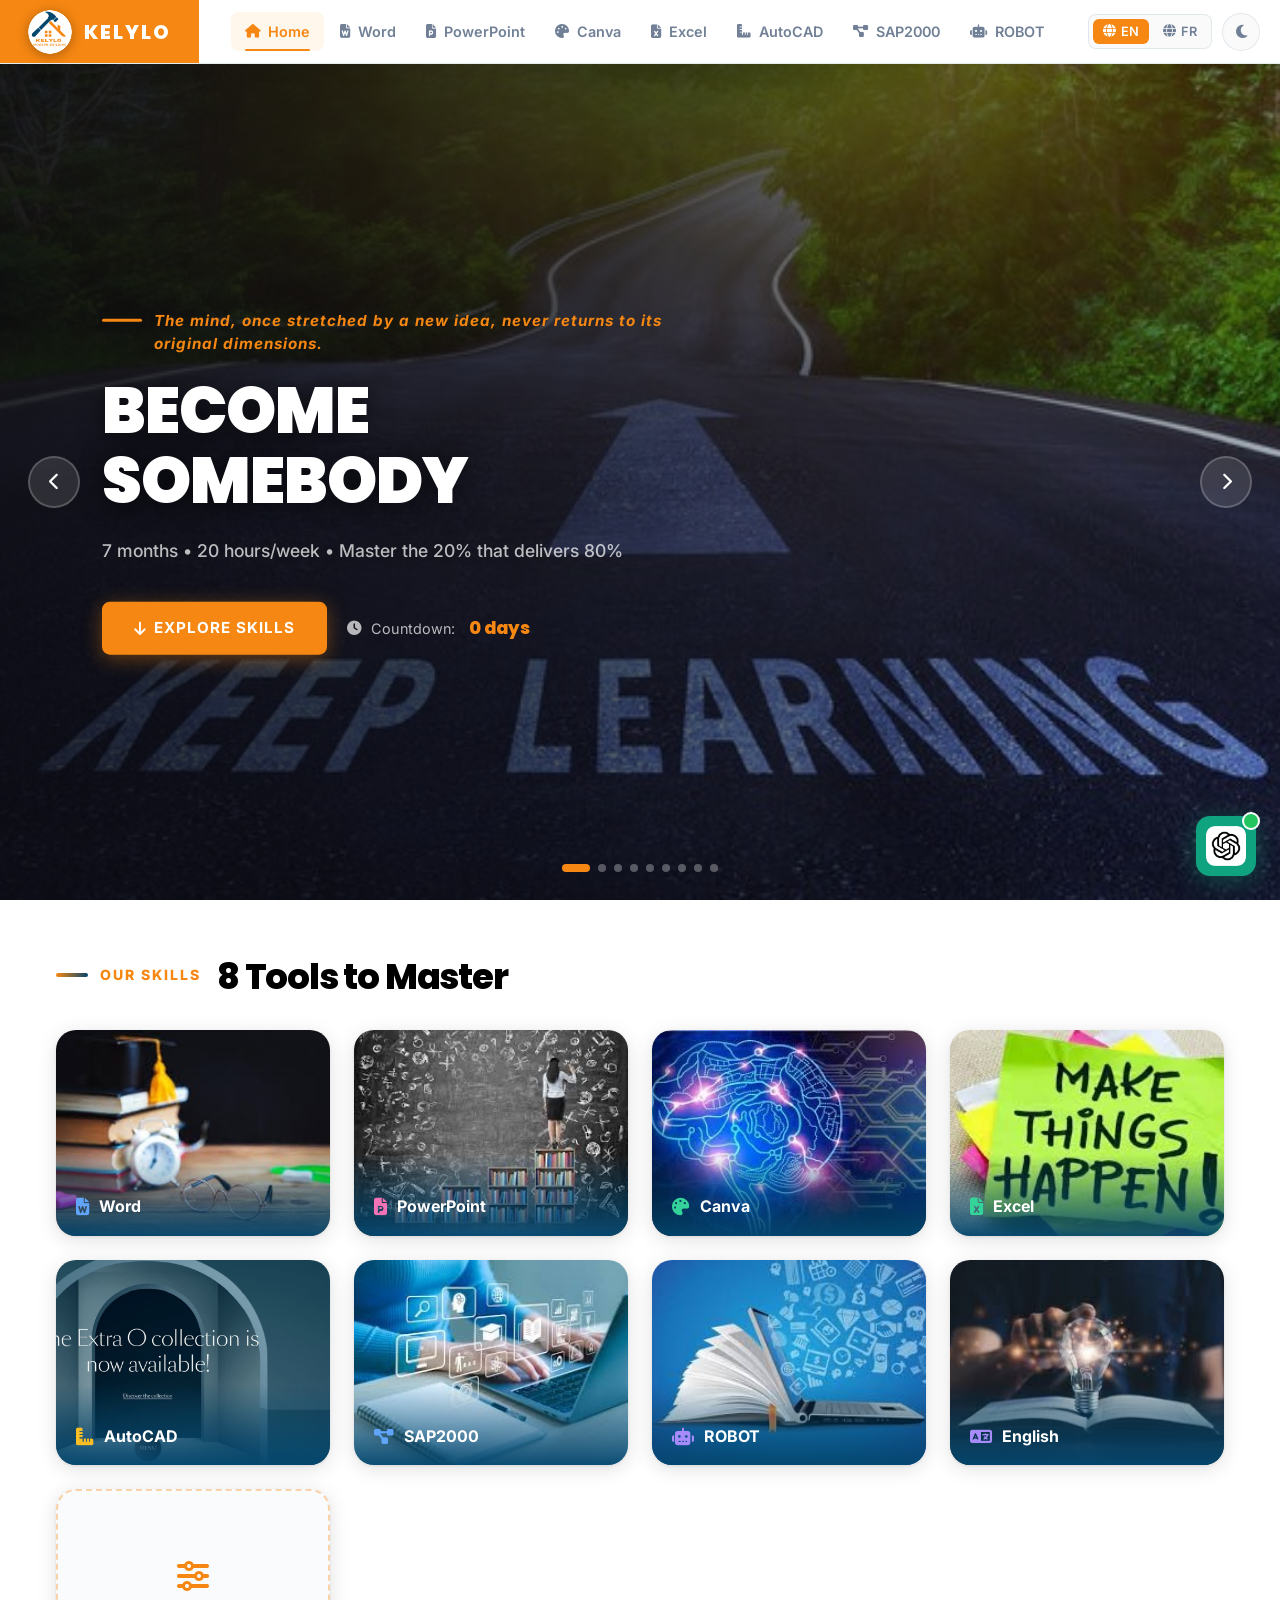
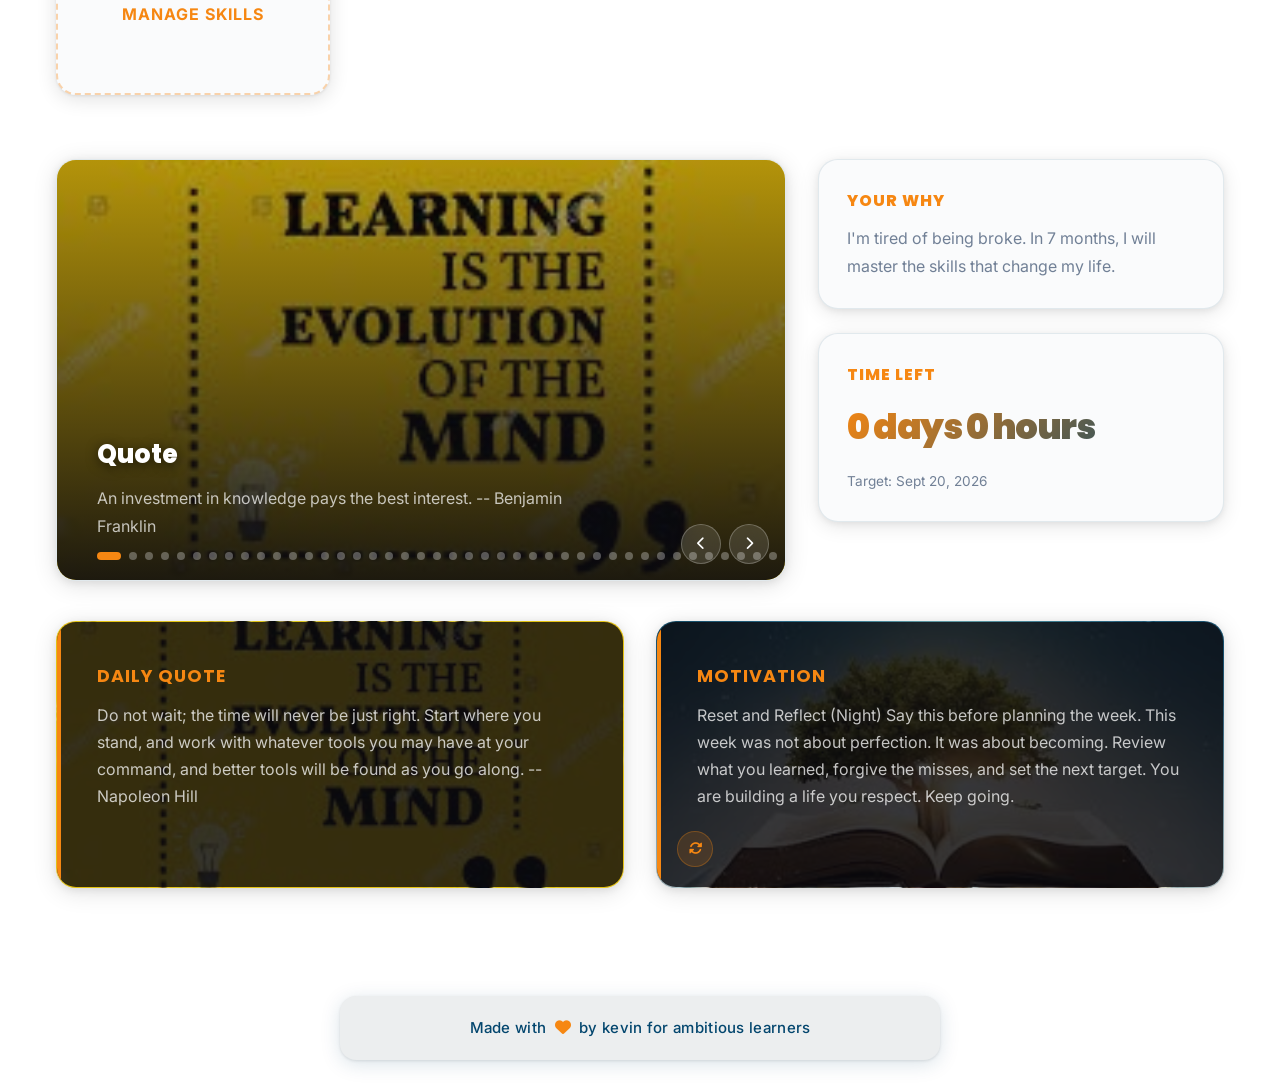
==== commit 02331d4d: "Update site content and assets" ====
--- a/index.html
+++ b/index.html
@@ -60,7 +60,9 @@
         <div class="hero-overlay"></div>
         <div class="hero-content">
           <span class="hero-tagline"><span id="heroTaglineQuote">Master Your Craft</span></span>
-          <h1 data-i18n="hero.title">BECOME SOMEBODY<br>WORTH KNOWING: A BEAST</h1>
+          <h1 data-i18n="hero.title">
+            TODAY IS THE BEST TIME <br>
+            TO MAKE IMPACT </h1>
           <p data-i18n="hero.subtitle">7 months &bull; 20 hours/week &bull; Master the 20% that delivers 80%</p>
           <div class="hero-actions">
             <a href="#skills" class="btn-hero">
--- a/styles.css
+++ b/styles.css
@@ -2370,34 +2370,103 @@
    AI CHAT ASSISTANT
    ═══════════════════════════════════════════════════════════════════════════ */
 
-/* Floating AI Chat Button */
+/* Floating AI Chat Button - ChatGPT Style with Custom Icon */
 .ai-chat-button {
   position: fixed;
   bottom: 24px;
   right: 24px;
   width: 60px;
   height: 60px;
-  background: linear-gradient(135deg, #4285f4 0%, #8b5cf6 50%, #f68712 100%);
+  background: #10a37f;
   color: white;
   border: none;
-  border-radius: 50%;
-  box-shadow: 0 4px 24px rgba(139, 92, 246, 0.45);
+  border-radius: 14px;
+  box-shadow: 0 4px 24px rgba(16, 163, 127, 0.4);
   cursor: pointer;
   display: flex;
   align-items: center;
   justify-content: center;
-  font-size: 1.5rem;
+  font-size: 1.8rem;
   z-index: 999;
   transition: all 0.3s ease;
+  padding: 10px;
+  box-sizing: border-box;
+}
+
+.ai-chat-button img {
+  width: 100%;
+  height: 100%;
+  object-fit: contain;
+  border-radius: 8px;
 }
 
 .ai-chat-button:hover {
   transform: scale(1.1);
-  box-shadow: 0 6px 28px rgba(246, 135, 18, 0.5);
+  box-shadow: 0 6px 28px rgba(16, 163, 127, 0.5);
 }
 
 .ai-chat-button:active {
   transform: scale(0.95);
+}
+
+/* Green Live Indicator */
+.ai-chat-button::before {
+  content: '';
+  position: absolute;
+  top: -4px;
+  right: -4px;
+  width: 14px;
+  height: 14px;
+  background: #22c55e;
+  border: 2px solid white;
+  border-radius: 50%;
+  animation: pulse-green 2s infinite;
+  z-index: 10;
+}
+
+@keyframes pulse-green {
+  0%, 100% {
+    box-shadow: 0 0 0 0 rgba(34, 197, 94, 0.7);
+  }
+  50% {
+    box-shadow: 0 0 0 8px rgba(34, 197, 94, 0);
+  }
+}
+
+/* Ask Me Anything Tooltip */
+.ai-chat-tooltip {
+  position: absolute;
+  bottom: 100%;
+  left: 50%;
+  transform: translateX(-50%);
+  background: #343541;
+  color: white;
+  padding: 8px 16px;
+  border-radius: 8px;
+  font-size: 13px;
+  font-weight: 500;
+  white-space: nowrap;
+  margin-bottom: 12px;
+  opacity: 0;
+  visibility: hidden;
+  transition: all 0.2s ease;
+  box-shadow: 0 4px 12px rgba(0, 0, 0, 0.3);
+}
+
+.ai-chat-tooltip::after {
+  content: '';
+  position: absolute;
+  top: 100%;
+  left: 50%;
+  transform: translateX(-50%);
+  border: 6px solid transparent;
+  border-top-color: #343541;
+}
+
+.ai-chat-button:hover .ai-chat-tooltip {
+  opacity: 1;
+  visibility: visible;
+  margin-bottom: 16px;
 }
 
 .ai-chat-button.has-notification::after {
--- a/styles.css
+++ b/styles.css
@@ -2370,34 +2370,103 @@
    AI CHAT ASSISTANT
    ═══════════════════════════════════════════════════════════════════════════ */
 
-/* Floating AI Chat Button */
+/* Floating AI Chat Button - ChatGPT Style with Custom Icon */
 .ai-chat-button {
   position: fixed;
   bottom: 24px;
   right: 24px;
   width: 60px;
   height: 60px;
-  background: linear-gradient(135deg, #4285f4 0%, #8b5cf6 50%, #f68712 100%);
+  background: #10a37f;
   color: white;
   border: none;
-  border-radius: 50%;
-  box-shadow: 0 4px 24px rgba(139, 92, 246, 0.45);
+  border-radius: 14px;
+  box-shadow: 0 4px 24px rgba(16, 163, 127, 0.4);
   cursor: pointer;
   display: flex;
   align-items: center;
   justify-content: center;
-  font-size: 1.5rem;
+  font-size: 1.8rem;
   z-index: 999;
   transition: all 0.3s ease;
+  padding: 10px;
+  box-sizing: border-box;
+}
+
+.ai-chat-button img {
+  width: 100%;
+  height: 100%;
+  object-fit: contain;
+  border-radius: 8px;
 }
 
 .ai-chat-button:hover {
   transform: scale(1.1);
-  box-shadow: 0 6px 28px rgba(246, 135, 18, 0.5);
+  box-shadow: 0 6px 28px rgba(16, 163, 127, 0.5);
 }
 
 .ai-chat-button:active {
   transform: scale(0.95);
+}
+
+/* Green Live Indicator */
+.ai-chat-button::before {
+  content: '';
+  position: absolute;
+  top: -4px;
+  right: -4px;
+  width: 14px;
+  height: 14px;
+  background: #22c55e;
+  border: 2px solid white;
+  border-radius: 50%;
+  animation: pulse-green 2s infinite;
+  z-index: 10;
+}
+
+@keyframes pulse-green {
+  0%, 100% {
+    box-shadow: 0 0 0 0 rgba(34, 197, 94, 0.7);
+  }
+  50% {
+    box-shadow: 0 0 0 8px rgba(34, 197, 94, 0);
+  }
+}
+
+/* Ask Me Anything Tooltip */
+.ai-chat-tooltip {
+  position: absolute;
+  bottom: 100%;
+  left: 50%;
+  transform: translateX(-50%);
+  background: #343541;
+  color: white;
+  padding: 8px 16px;
+  border-radius: 8px;
+  font-size: 13px;
+  font-weight: 500;
+  white-space: nowrap;
+  margin-bottom: 12px;
+  opacity: 0;
+  visibility: hidden;
+  transition: all 0.2s ease;
+  box-shadow: 0 4px 12px rgba(0, 0, 0, 0.3);
+}
+
+.ai-chat-tooltip::after {
+  content: '';
+  position: absolute;
+  top: 100%;
+  left: 50%;
+  transform: translateX(-50%);
+  border: 6px solid transparent;
+  border-top-color: #343541;
+}
+
+.ai-chat-button:hover .ai-chat-tooltip {
+  opacity: 1;
+  visibility: visible;
+  margin-bottom: 16px;
 }
 
 .ai-chat-button.has-notification::after {
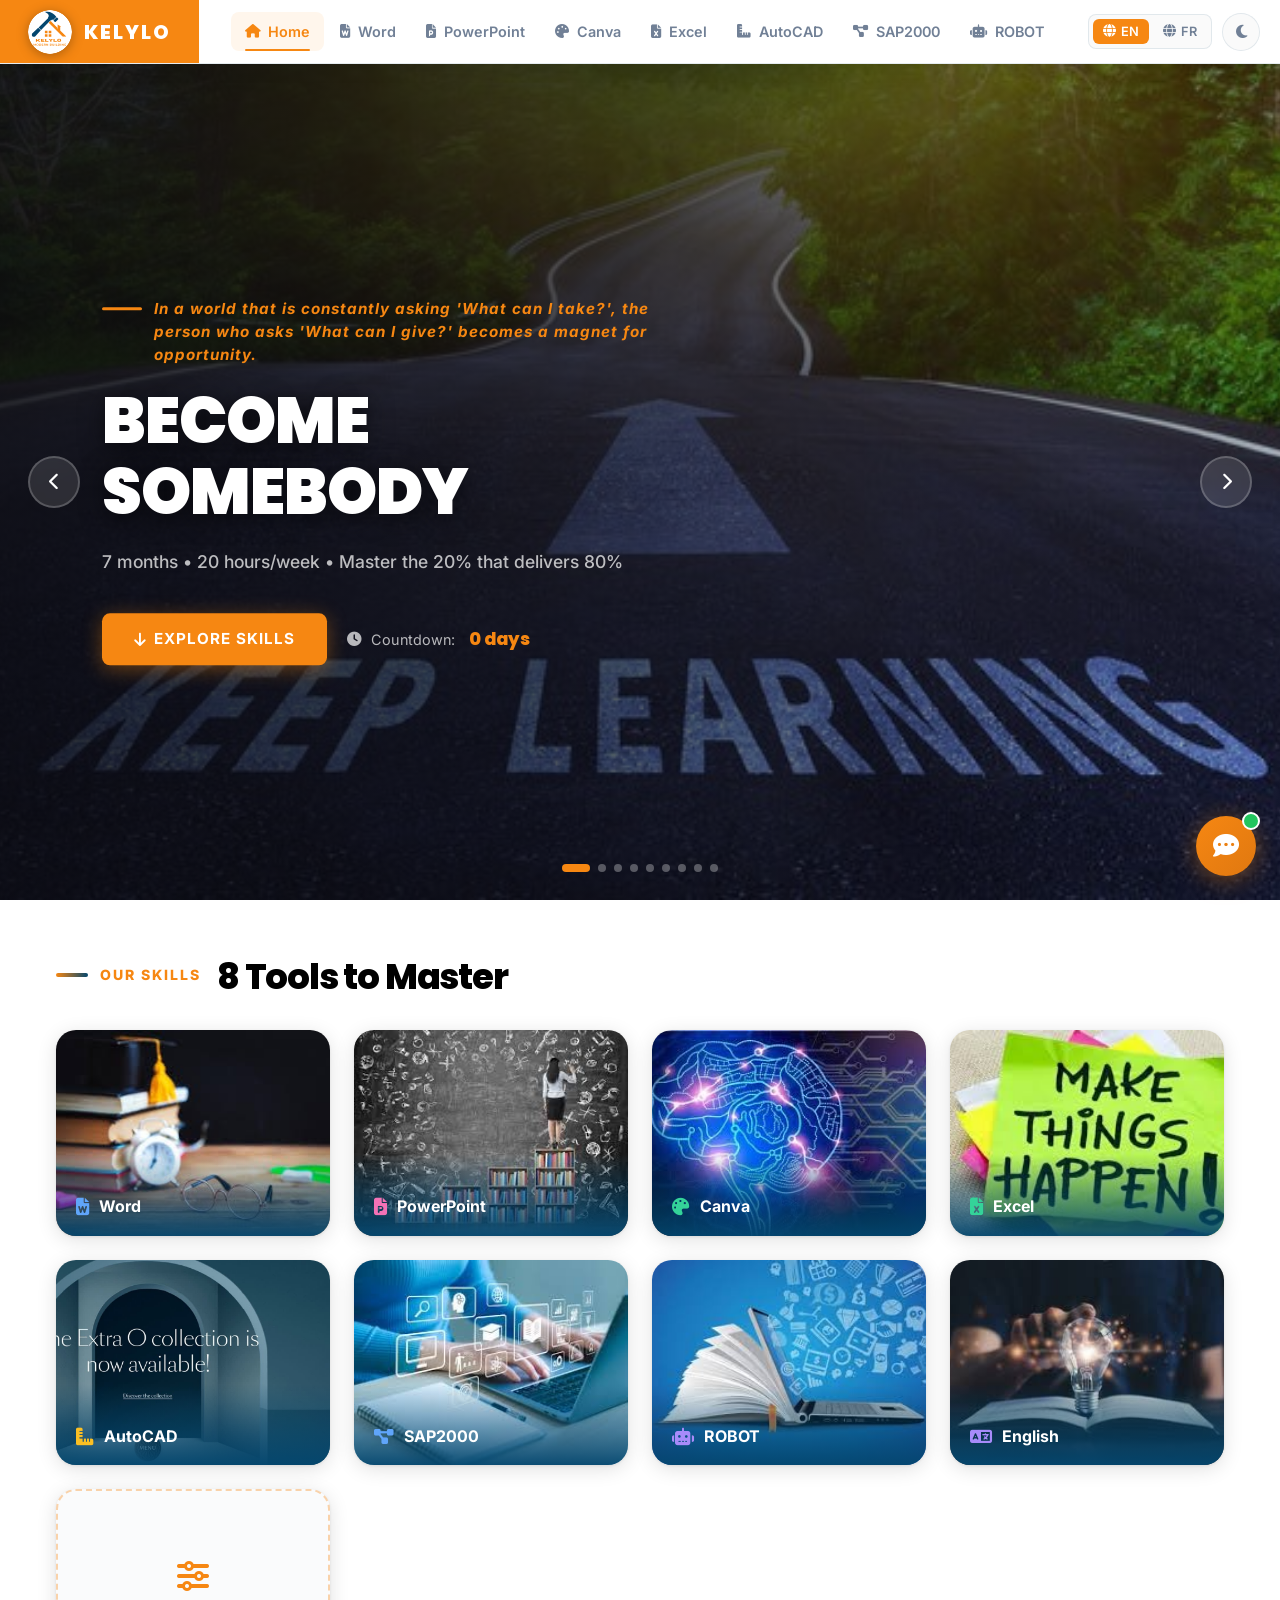
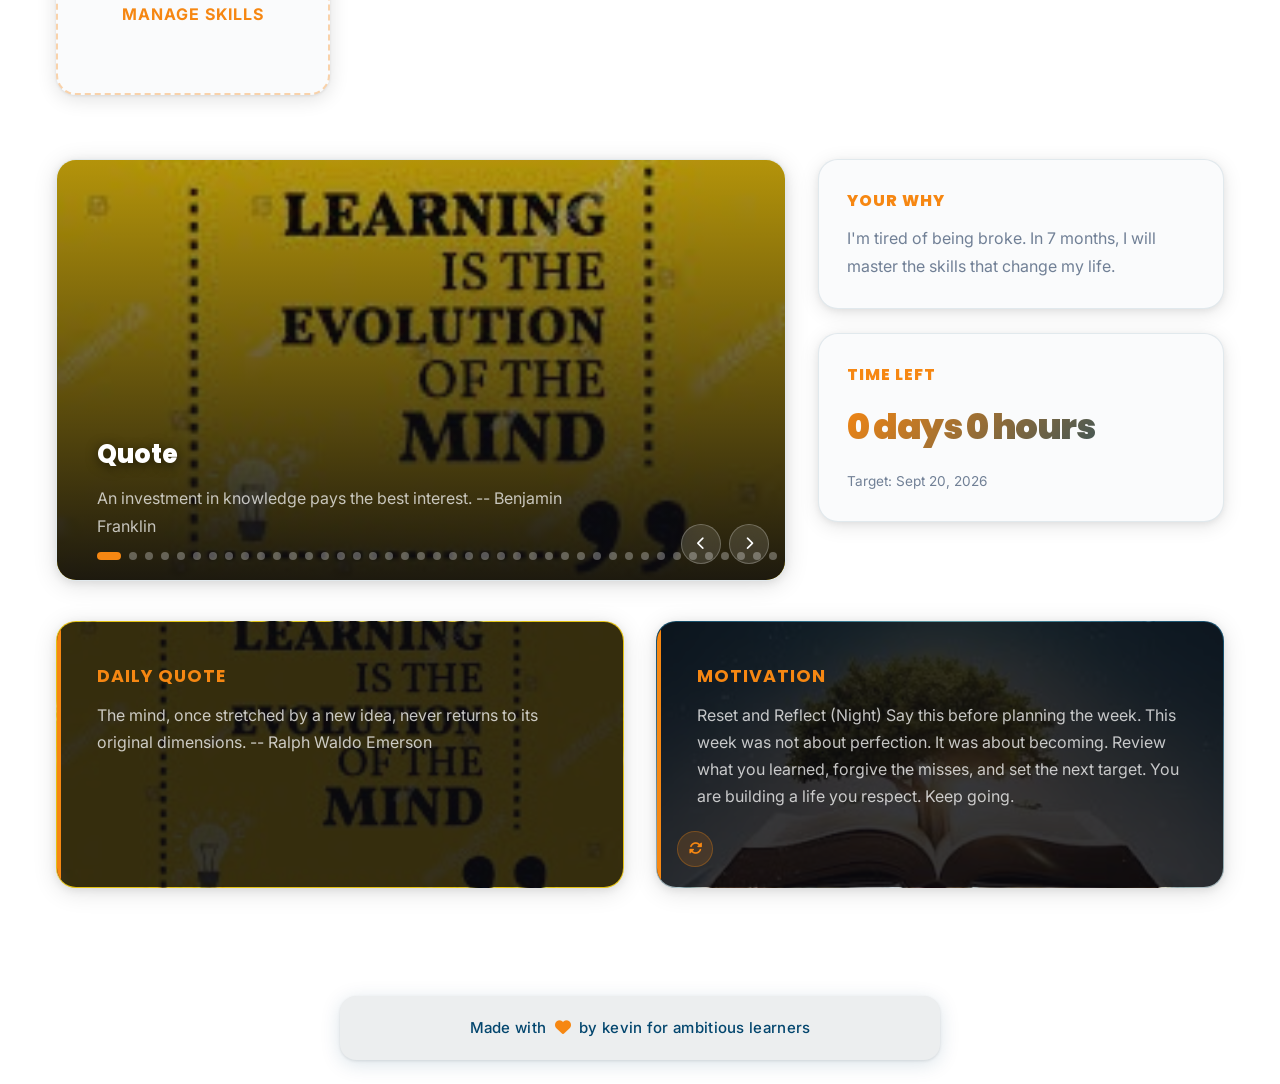
==== commit a542ce1e: "Fix PWA zoom, improve file/video upload, update chatbot icons to conversation style" ====
--- a/index.html
+++ b/index.html
@@ -2,18 +2,39 @@
 <html lang="en">
   <head>
     <meta charset="UTF-8" />
-    <meta name="viewport" content="width=device-width, initial-scale=1.0" />
+    <meta name="viewport" content="width=device-width, initial-scale=1.0, maximum-scale=1.0, user-scalable=no, viewport-fit=cover" />
+    
+    <!-- PWA & Performance Optimization -->
     <meta http-equiv="Cache-Control" content="public, max-age=31536000, immutable" />
-    <title>The Ambition Hub | KELYLO</title>
-    <link rel="preconnect" href="https://fonts.googleapis.com" />
+    <meta http-equiv="X-UA-Compatible" content="IE=edge" />
+    
+    <!-- Connection Hints for Slow Data -->
+    <meta http-equiv="X-DNS-Prefetch-Control" content="on" />
+    <link rel="dns-prefetch" href="//fonts.googleapis.com" />
+    <link rel="dns-prefetch" href="//cdnjs.cloudflare.com" />
+    <link rel="dns-prefetch" href="//fonts.gstatic.com" />
+    
+    <!-- Preconnect to critical origins -->
+    <link rel="preconnect" href="https://fonts.googleapis.com" crossorigin />
     <link rel="preconnect" href="https://fonts.gstatic.com" crossorigin />
-    <link rel="preconnect" href="https://cdnjs.cloudflare.com" />
-    <link rel="preload" href="styles.css?v=20260219" as="style" />
-    <link rel="preload" href="script.js?v=20260219" as="script" />
-    <!-- Removed image preload for faster initial load -->
+    <link rel="preconnect" href="https://cdnjs.cloudflare.com" crossorigin />
+    
+    <!-- Critical CSS preload - force load even on slow data -->
+    <link rel="preload" href="styles.css?v=20260220" as="style" />
+    <link rel="preload" href="script.js?v=20260220" as="script" />
+    
+    <!-- Preload critical images -->
+    <link rel="preload" href="images/logo-best.svg" as="image" type="image/svg+xml" />
+    
+    <!-- Fonts - async loading for speed -->
     <link href="https://fonts.googleapis.com/css2?family=Inter:wght@400;500;600;700;800;900&family=Poppins:wght@600;700;800;900&display=swap" rel="stylesheet" media="print" onload="this.media='all'" />
+    <noscript><link href="https://fonts.googleapis.com/css2?family=Inter:wght@400;500;600;700;800;900&family=Poppins:wght@600;700;800;900&display=swap" rel="stylesheet" /></noscript>
+    
+    <!-- Icons -->
     <link rel="stylesheet" href="https://cdnjs.cloudflare.com/ajax/libs/font-awesome/6.5.1/css/all.min.css" media="print" onload="this.media='all'" />
-    <link rel="stylesheet" href="styles.css?v=20260219" />
+    <noscript><link rel="stylesheet" href="https://cdnjs.cloudflare.com/ajax/libs/font-awesome/6.5.1/css/all.min.css" /></noscript>
+    
+    <link rel="stylesheet" href="styles.css?v=20260220" />
     <link rel="icon" href="images/logo-best.svg" type="image/svg+xml" />
     
     <!-- PWA Configuration -->
@@ -22,7 +43,16 @@
     <meta name="apple-mobile-web-app-capable" content="yes" />
     <meta name="apple-mobile-web-app-status-bar-style" content="default" />
     <meta name="apple-mobile-web-app-title" content="KELYLO" />
+    <meta name="mobile-web-app-capable" content="yes" />
+    <meta name="format-detection" content="telephone=no" />
+    
+    <!-- Offline/Online Status -->
+    <meta name="offline" content="online-only" />
+    <meta name="go offline" content="available" />
+    
+    <!-- Touch icons -->
     <link rel="apple-touch-icon" href="images/logo-best.svg" />
+    <link rel="apple-touch-icon-precomposed" href="images/logo-best.svg" />
   </head>
   <body data-page="landing">
 
@@ -62,7 +92,7 @@
           <span class="hero-tagline"><span id="heroTaglineQuote">Master Your Craft</span></span>
           <h1 data-i18n="hero.title">
             TODAY IS THE BEST TIME <br>
-            TO MAKE IMPACT </h1>
+            TO CHANGE YOUR LIFE</h1>
           <p data-i18n="hero.subtitle">7 months &bull; 20 hours/week &bull; Master the 20% that delivers 80%</p>
           <div class="hero-actions">
             <a href="#skills" class="btn-hero">
@@ -202,7 +232,116 @@
     <script src="ai-manager.js"></script>
     <script src="ai-chat-ui.js"></script>
     
+    <!-- PWA & Network Status Handler -->
+    <script>
+    (function() {
+      'use strict';
+      
+      // Network status detection for slow data handling
+      function updateOnlineStatus() {
+        const isOnline = navigator.onLine;
+        document.body.classList.toggle('offline', !isOnline);
+        
+        if (isOnline) {
+          console.log('[PWA] Back online - content synced');
+        } else {
+          console.log('[PWA] Offline mode - serving cached content');
+        }
+      }
+      
+      // Detect slow connections (Save-Data header or effectiveType)
+      function isSlowConnection() {
+        const conn = navigator.connection || navigator.mozConnection || navigator.webkitConnection;
+        if (conn) {
+          // Check for save-data mode or slow effective connection
+          if (conn.saveData) return true;
+          if (conn.effectiveType === 'slow-2g' || conn.effectiveType === '2g') return true;
+        }
+        return false;
+      }
+      
+      // Register Service Worker
+      if ('serviceWorker' in navigator) {
+        window.addEventListener('load', function() {
+          navigator.serviceWorker.register('./service-worker.js?v=20260220')
+            .then(function(registration) {
+              console.log('[PWA] Service Worker registered:', registration.scope);
+              
+              // Handle updates
+              registration.addEventListener('updatefound', function() {
+                const newWorker = registration.installing;
+                newWorker.addEventListener('statechange', function() {
+                  if (newWorker.state === 'installed' && navigator.serviceWorker.controller) {
+                    // New version available
+                    console.log('[PWA] New version available');
+                    if (confirm('New version available! Refresh to update?')) {
+                      window.location.reload();
+                    }
+                  }
+                });
+              });
+              
+              // Handle slow connection - show loading indicator
+              if (isSlowConnection()) {
+                document.body.classList.add('slow-connection');
+                console.log('[PWA] Slow connection detected - using cached content');
+              }
+            })
+            .catch(function(error) {
+              console.log('[PWA] Service Worker registration failed:', error);
+            });
+        });
+      }
+      
+      // Listen for online/offline events
+      window.addEventListener('online', updateOnlineStatus);
+      window.addEventListener('offline', updateOnlineStatus);
+      
+      // Initial status
+      updateOnlineStatus();
+      
+      // Listen for connection changes
+      if (navigator.connection) {
+        navigator.connection.addEventListener('change', function() {
+          if (isSlowConnection()) {
+            document.body.classList.add('slow-connection');
+          } else {
+            document.body.classList.remove('slow-connection');
+          }
+        });
+      }
+      
+      // Handle beforeinstallprompt for PWA install
+      let deferredPrompt;
+      window.addEventListener('beforeinstallprompt', function(e) {
+        e.preventDefault();
+        deferredPrompt = e;
+        
+        // Show install banner after delay
+        setTimeout(function() {
+          if (deferredPrompt && !localStorage.getItem('pwa-installed')) {
+            if (confirm('Install KELYLO for offline access and faster loading?')) {
+               deferredPrompt.prompt();
+               deferredPrompt.userChoice.then(function(result) {
+                 if (result.outcome === 'accepted') {
+                   localStorage.setItem('pwa-installed', 'true');
+                 }
+                 deferredPrompt = null;
+               });
+            }
+          }
+        }, 5000);
+      });
+      
+      // Handle app installed
+      window.addEventListener('appinstalled', function(e) {
+        console.log('[PWA] App installed successfully');
+        localStorage.setItem('pwa-installed', 'true');
+      });
+    })();
+    </script>
+    
     <!-- Core Scripts -->
-    <script src="script.js?v=20260219" defer></script>
+    <script src="script.js?v=20260220" defer></script>
   </body>
 </html>
--- a/styles.css
+++ b/styles.css
@@ -56,6 +56,18 @@
 /* ── RESET ──────────────────────────────────────────────────────────────── */
 * { box-sizing: border-box; margin: 0; padding: 0; }
 html { scroll-behavior: smooth; }
+
+/* Prevent zoom on PWA */
+html {
+  touch-action: manipulation;
+  -ms-touch-action: manipulation;
+}
+
+/* Prevent pinch zoom */
+body {
+  touch-action: pan-x pan-y;
+  overscroll-behavior: none;
+}
 
 body {
   font-family: "Inter", -apple-system, BlinkMacSystemFont, "Segoe UI", sans-serif;
@@ -2370,18 +2382,18 @@
    AI CHAT ASSISTANT
    ═══════════════════════════════════════════════════════════════════════════ */
 
-/* Floating AI Chat Button - ChatGPT Style with Custom Icon */
+/* Floating AI Chat Button - KELYLO Style with Conversation Icon */
 .ai-chat-button {
   position: fixed;
   bottom: 24px;
   right: 24px;
   width: 60px;
   height: 60px;
-  background: #10a37f;
+  background: linear-gradient(135deg, #f68712 0%, #e07810 100%);
   color: white;
   border: none;
-  border-radius: 14px;
-  box-shadow: 0 4px 24px rgba(16, 163, 127, 0.4);
+  border-radius: 50%;
+  box-shadow: 0 4px 24px rgba(246, 135, 18, 0.4);
   cursor: pointer;
   display: flex;
   align-items: center;
@@ -2389,27 +2401,23 @@
   font-size: 1.8rem;
   z-index: 999;
   transition: all 0.3s ease;
-  padding: 10px;
   box-sizing: border-box;
 }
 
-.ai-chat-button img {
-  width: 100%;
-  height: 100%;
-  object-fit: contain;
-  border-radius: 8px;
+.ai-chat-button i {
+  font-size: 26px;
 }
 
 .ai-chat-button:hover {
   transform: scale(1.1);
-  box-shadow: 0 6px 28px rgba(16, 163, 127, 0.5);
+  box-shadow: 0 6px 28px rgba(246, 135, 18, 0.5);
 }
 
 .ai-chat-button:active {
   transform: scale(0.95);
 }
 
-/* Green Live Indicator */
+/* Orange Live Indicator */
 .ai-chat-button::before {
   content: '';
   position: absolute;
@@ -2821,6 +2829,13 @@
   align-items: center;
 }
 
+.ai-welcome-icon i {
+  font-size: 48px;
+  color: var(--brand-orange);
+  filter: drop-shadow(0 4px 12px rgba(246, 135, 18, 0.3));
+  animation: aiPulse 2s ease-in-out infinite;
+}
+
 .ai-welcome-icon img {
   width: 64px;
   height: 64px;
@@ -2994,3 +3009,114 @@
   30% { transform: scale(1.1); }
   40% { transform: scale(1); }
 }
+
+/* ── PWA OFFLINE & SLOW CONNECTION STYLES ───────────────────────────────── */
+
+/* Offline indicator */
+body.offline::before {
+  content: '📴 You are offline - Using cached content';
+  position: fixed;
+  top: var(--nav-h);
+  left: 0;
+  right: 0;
+  background: linear-gradient(90deg, #f68712, #e07810);
+  color: white;
+  text-align: center;
+  padding: 8px;
+  font-size: 0.85rem;
+  font-weight: 600;
+  z-index: 1000;
+  animation: slideDown 0.3s ease;
+}
+
+body.offline .main {
+  padding-top: calc(var(--nav-h) + 36px);
+}
+
+/* Slow connection indicator */
+body.slow-connection::before {
+  content: '🐢 Slow connection detected - Loading cached content';
+  position: fixed;
+  top: var(--nav-h);
+  left: 0;
+  right: 0;
+  background: linear-gradient(90deg, #06B6D4, #0891B2);
+  color: white;
+  text-align: center;
+  padding: 8px;
+  font-size: 0.85rem;
+  font-weight: 600;
+  z-index: 1000;
+  animation: slideDown 0.3s ease;
+}
+
+body.slow-connection .main {
+  padding-top: calc(var(--nav-h) + 36px);
+}
+
+/* Online status indicator */
+body:not(.offline)::after {
+  content: '🟢 Online';
+  position: fixed;
+  bottom: 16px;
+  right: 16px;
+  background: rgba(16, 185, 129, 0.9);
+  color: white;
+  padding: 8px 16px;
+  border-radius: 20px;
+  font-size: 0.75rem;
+  font-weight: 600;
+  z-index: 1000;
+  opacity: 0;
+  transition: opacity 0.5s ease;
+}
+
+/* Show online indicator briefly on load */
+body:not(.offline):not(.slow-connection):not(.page-loading)::after {
+  animation: fadeInOut 3s ease;
+}
+
+@keyframes slideDown {
+  from {
+    transform: translateY(-100%);
+  }
+  to {
+    transform: translateY(0);
+  }
+}
+
+@keyframes fadeInOut {
+  0% { opacity: 0; }
+  20% { opacity: 1; }
+  80% { opacity: 1; }
+  100% { opacity: 0; }
+}
+
+/* PWA Install prompt styling */
+@media (display-mode: standalone) {
+  body {
+    -webkit-user-select: none;
+    user-select: none;
+  }
+}
+
+/* Reduce animations for slow devices */
+@media (prefers-reduced-motion: reduce) {
+  *,
+  *::before,
+  *::after {
+    animation-duration: 0.01ms !important;
+    animation-iteration-count: 1 !important;
+    transition-duration: 0.01ms !important;
+  }
+}
+
+/* Print styles - hide interactive elements */
+@media print {
+  .ai-chat-button,
+  .nav-hamburger,
+  .theme-toggle,
+  .language-switcher {
+    display: none !important;
+  }
+}
--- a/styles.css
+++ b/styles.css
@@ -56,6 +56,18 @@
 /* ── RESET ──────────────────────────────────────────────────────────────── */
 * { box-sizing: border-box; margin: 0; padding: 0; }
 html { scroll-behavior: smooth; }
+
+/* Prevent zoom on PWA */
+html {
+  touch-action: manipulation;
+  -ms-touch-action: manipulation;
+}
+
+/* Prevent pinch zoom */
+body {
+  touch-action: pan-x pan-y;
+  overscroll-behavior: none;
+}
 
 body {
   font-family: "Inter", -apple-system, BlinkMacSystemFont, "Segoe UI", sans-serif;
@@ -2370,18 +2382,18 @@
    AI CHAT ASSISTANT
    ═══════════════════════════════════════════════════════════════════════════ */
 
-/* Floating AI Chat Button - ChatGPT Style with Custom Icon */
+/* Floating AI Chat Button - KELYLO Style with Conversation Icon */
 .ai-chat-button {
   position: fixed;
   bottom: 24px;
   right: 24px;
   width: 60px;
   height: 60px;
-  background: #10a37f;
+  background: linear-gradient(135deg, #f68712 0%, #e07810 100%);
   color: white;
   border: none;
-  border-radius: 14px;
-  box-shadow: 0 4px 24px rgba(16, 163, 127, 0.4);
+  border-radius: 50%;
+  box-shadow: 0 4px 24px rgba(246, 135, 18, 0.4);
   cursor: pointer;
   display: flex;
   align-items: center;
@@ -2389,27 +2401,23 @@
   font-size: 1.8rem;
   z-index: 999;
   transition: all 0.3s ease;
-  padding: 10px;
   box-sizing: border-box;
 }
 
-.ai-chat-button img {
-  width: 100%;
-  height: 100%;
-  object-fit: contain;
-  border-radius: 8px;
+.ai-chat-button i {
+  font-size: 26px;
 }
 
 .ai-chat-button:hover {
   transform: scale(1.1);
-  box-shadow: 0 6px 28px rgba(16, 163, 127, 0.5);
+  box-shadow: 0 6px 28px rgba(246, 135, 18, 0.5);
 }
 
 .ai-chat-button:active {
   transform: scale(0.95);
 }
 
-/* Green Live Indicator */
+/* Orange Live Indicator */
 .ai-chat-button::before {
   content: '';
   position: absolute;
@@ -2821,6 +2829,13 @@
   align-items: center;
 }
 
+.ai-welcome-icon i {
+  font-size: 48px;
+  color: var(--brand-orange);
+  filter: drop-shadow(0 4px 12px rgba(246, 135, 18, 0.3));
+  animation: aiPulse 2s ease-in-out infinite;
+}
+
 .ai-welcome-icon img {
   width: 64px;
   height: 64px;
@@ -2994,3 +3009,114 @@
   30% { transform: scale(1.1); }
   40% { transform: scale(1); }
 }
+
+/* ── PWA OFFLINE & SLOW CONNECTION STYLES ───────────────────────────────── */
+
+/* Offline indicator */
+body.offline::before {
+  content: '📴 You are offline - Using cached content';
+  position: fixed;
+  top: var(--nav-h);
+  left: 0;
+  right: 0;
+  background: linear-gradient(90deg, #f68712, #e07810);
+  color: white;
+  text-align: center;
+  padding: 8px;
+  font-size: 0.85rem;
+  font-weight: 600;
+  z-index: 1000;
+  animation: slideDown 0.3s ease;
+}
+
+body.offline .main {
+  padding-top: calc(var(--nav-h) + 36px);
+}
+
+/* Slow connection indicator */
+body.slow-connection::before {
+  content: '🐢 Slow connection detected - Loading cached content';
+  position: fixed;
+  top: var(--nav-h);
+  left: 0;
+  right: 0;
+  background: linear-gradient(90deg, #06B6D4, #0891B2);
+  color: white;
+  text-align: center;
+  padding: 8px;
+  font-size: 0.85rem;
+  font-weight: 600;
+  z-index: 1000;
+  animation: slideDown 0.3s ease;
+}
+
+body.slow-connection .main {
+  padding-top: calc(var(--nav-h) + 36px);
+}
+
+/* Online status indicator */
+body:not(.offline)::after {
+  content: '🟢 Online';
+  position: fixed;
+  bottom: 16px;
+  right: 16px;
+  background: rgba(16, 185, 129, 0.9);
+  color: white;
+  padding: 8px 16px;
+  border-radius: 20px;
+  font-size: 0.75rem;
+  font-weight: 600;
+  z-index: 1000;
+  opacity: 0;
+  transition: opacity 0.5s ease;
+}
+
+/* Show online indicator briefly on load */
+body:not(.offline):not(.slow-connection):not(.page-loading)::after {
+  animation: fadeInOut 3s ease;
+}
+
+@keyframes slideDown {
+  from {
+    transform: translateY(-100%);
+  }
+  to {
+    transform: translateY(0);
+  }
+}
+
+@keyframes fadeInOut {
+  0% { opacity: 0; }
+  20% { opacity: 1; }
+  80% { opacity: 1; }
+  100% { opacity: 0; }
+}
+
+/* PWA Install prompt styling */
+@media (display-mode: standalone) {
+  body {
+    -webkit-user-select: none;
+    user-select: none;
+  }
+}
+
+/* Reduce animations for slow devices */
+@media (prefers-reduced-motion: reduce) {
+  *,
+  *::before,
+  *::after {
+    animation-duration: 0.01ms !important;
+    animation-iteration-count: 1 !important;
+    transition-duration: 0.01ms !important;
+  }
+}
+
+/* Print styles - hide interactive elements */
+@media print {
+  .ai-chat-button,
+  .nav-hamburger,
+  .theme-toggle,
+  .language-switcher {
+    display: none !important;
+  }
+}
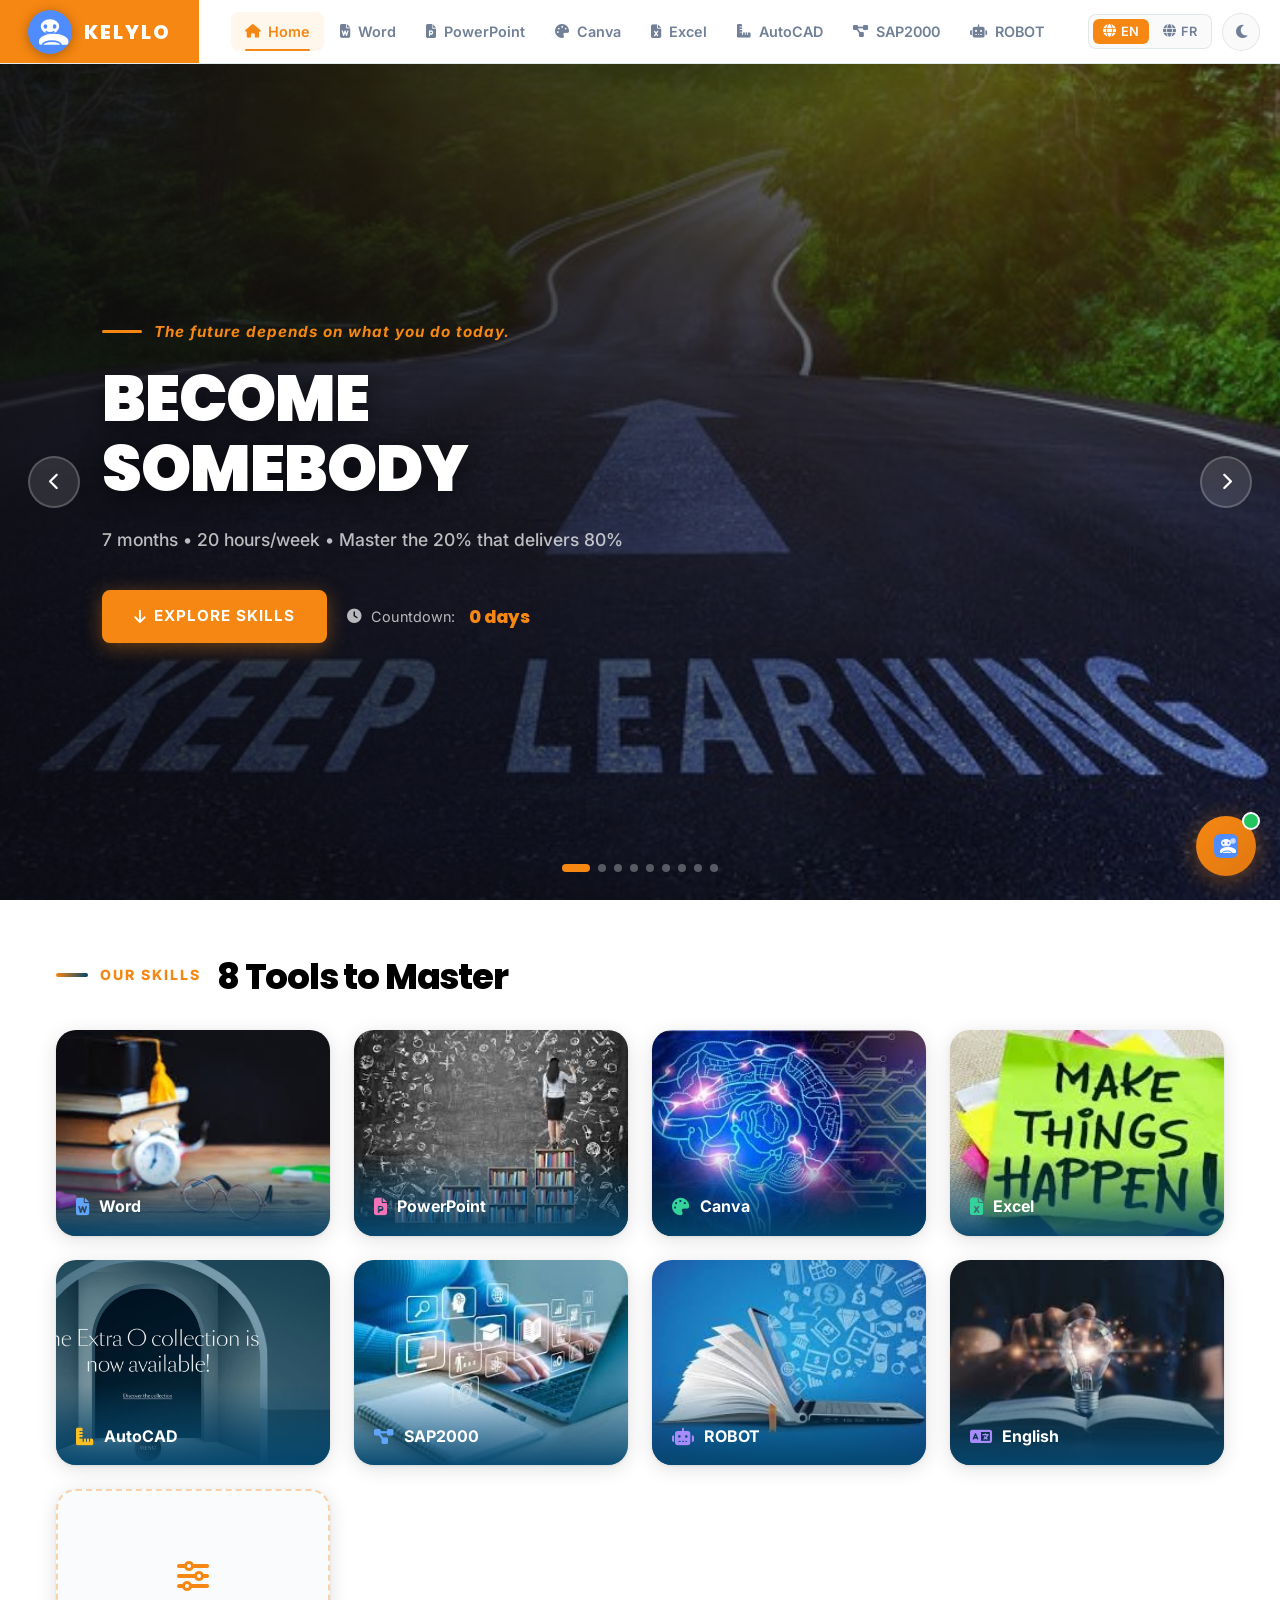
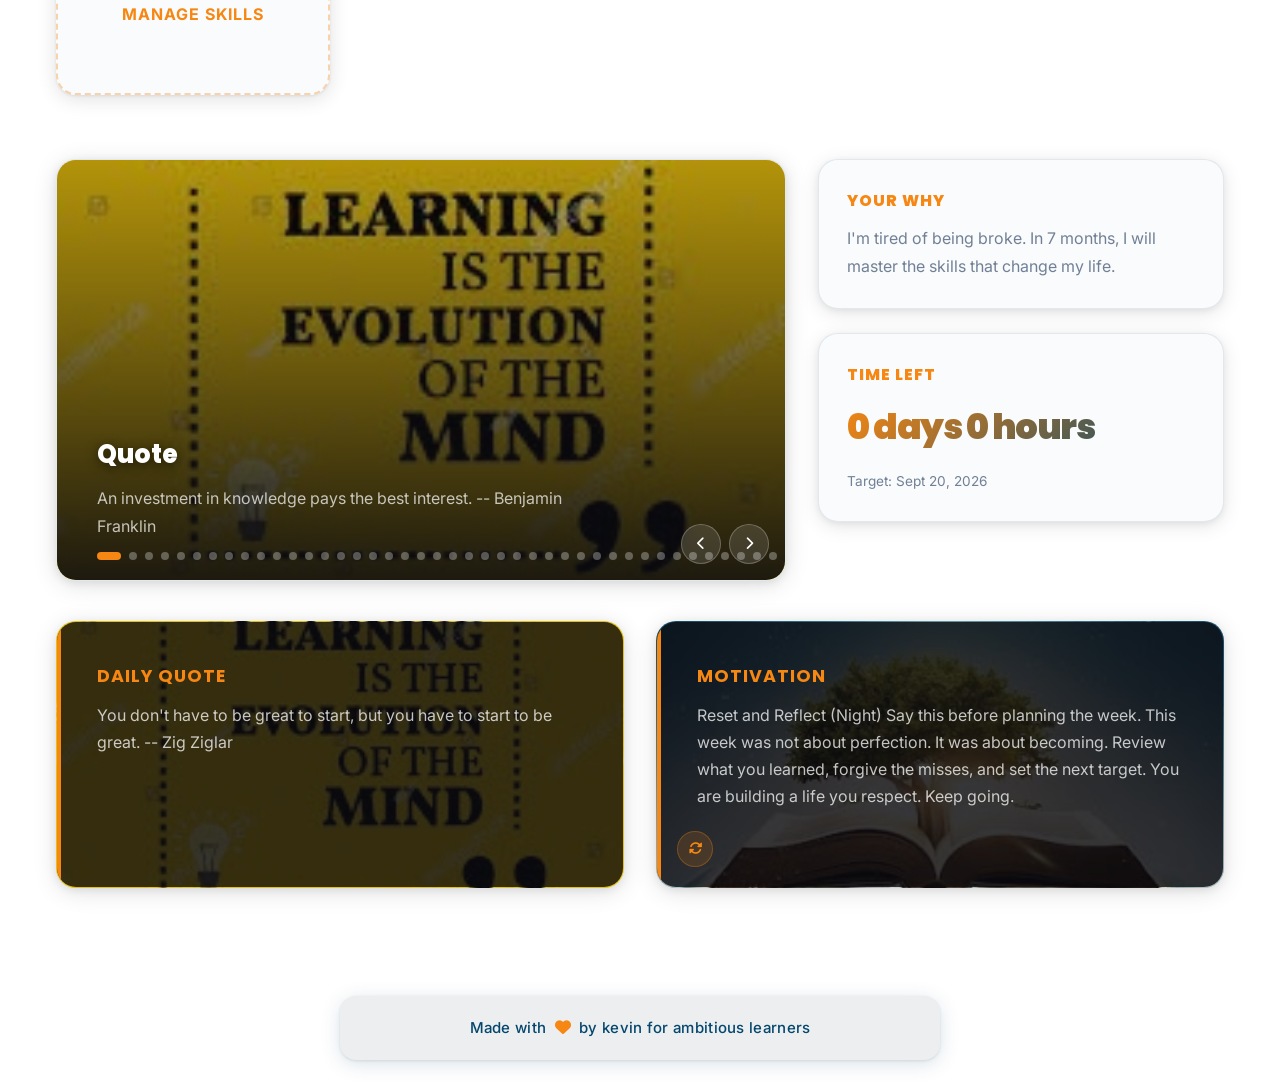
==== commit 5ef0be87: "PWA: Prevent zoom, fix file/video upload, update chatbot logo and icon to conversation style" ====
--- a/index.html
+++ b/index.html
@@ -24,7 +24,7 @@
     <link rel="preload" href="script.js?v=20260220" as="script" />
     
     <!-- Preload critical images -->
-    <link rel="preload" href="images/logo-best.svg" as="image" type="image/svg+xml" />
+    <link rel="preload" href="images/chat-message-logo.svg" as="image" type="image/svg+xml" />
     
     <!-- Fonts - async loading for speed -->
     <link href="https://fonts.googleapis.com/css2?family=Inter:wght@400;500;600;700;800;900&family=Poppins:wght@600;700;800;900&display=swap" rel="stylesheet" media="print" onload="this.media='all'" />
@@ -35,7 +35,7 @@
     <noscript><link rel="stylesheet" href="https://cdnjs.cloudflare.com/ajax/libs/font-awesome/6.5.1/css/all.min.css" /></noscript>
     
     <link rel="stylesheet" href="styles.css?v=20260220" />
-    <link rel="icon" href="images/logo-best.svg" type="image/svg+xml" />
+    <link rel="icon" href="images/chat-message-logo.svg" type="image/svg+xml" />
     
     <!-- PWA Configuration -->
     <link rel="manifest" href="manifest.json" />
@@ -51,15 +51,15 @@
     <meta name="go offline" content="available" />
     
     <!-- Touch icons -->
-    <link rel="apple-touch-icon" href="images/logo-best.svg" />
-    <link rel="apple-touch-icon-precomposed" href="images/logo-best.svg" />
+    <link rel="apple-touch-icon" href="images/chat-message-logo.svg" />
+    <link rel="apple-touch-icon-precomposed" href="images/chat-message-logo.svg" />
   </head>
   <body data-page="landing">
 
     <!-- ── TOP NAV ─────────────────────────────────────────────────────── -->
     <header class="topnav">
       <a href="index.html" class="nav-logo-block">
-        <img src="images/logo-best.svg" alt="KELYLO" class="nav-logo" loading="lazy" decoding="async" />
+        <img src="images/chat-message-logo.svg" alt="KELYLO" class="nav-logo" loading="lazy" decoding="async" />
         <span class="nav-brand-name">KELYLO</span>
       </a>
       <nav class="nav-center" id="navLinks"></nav>
